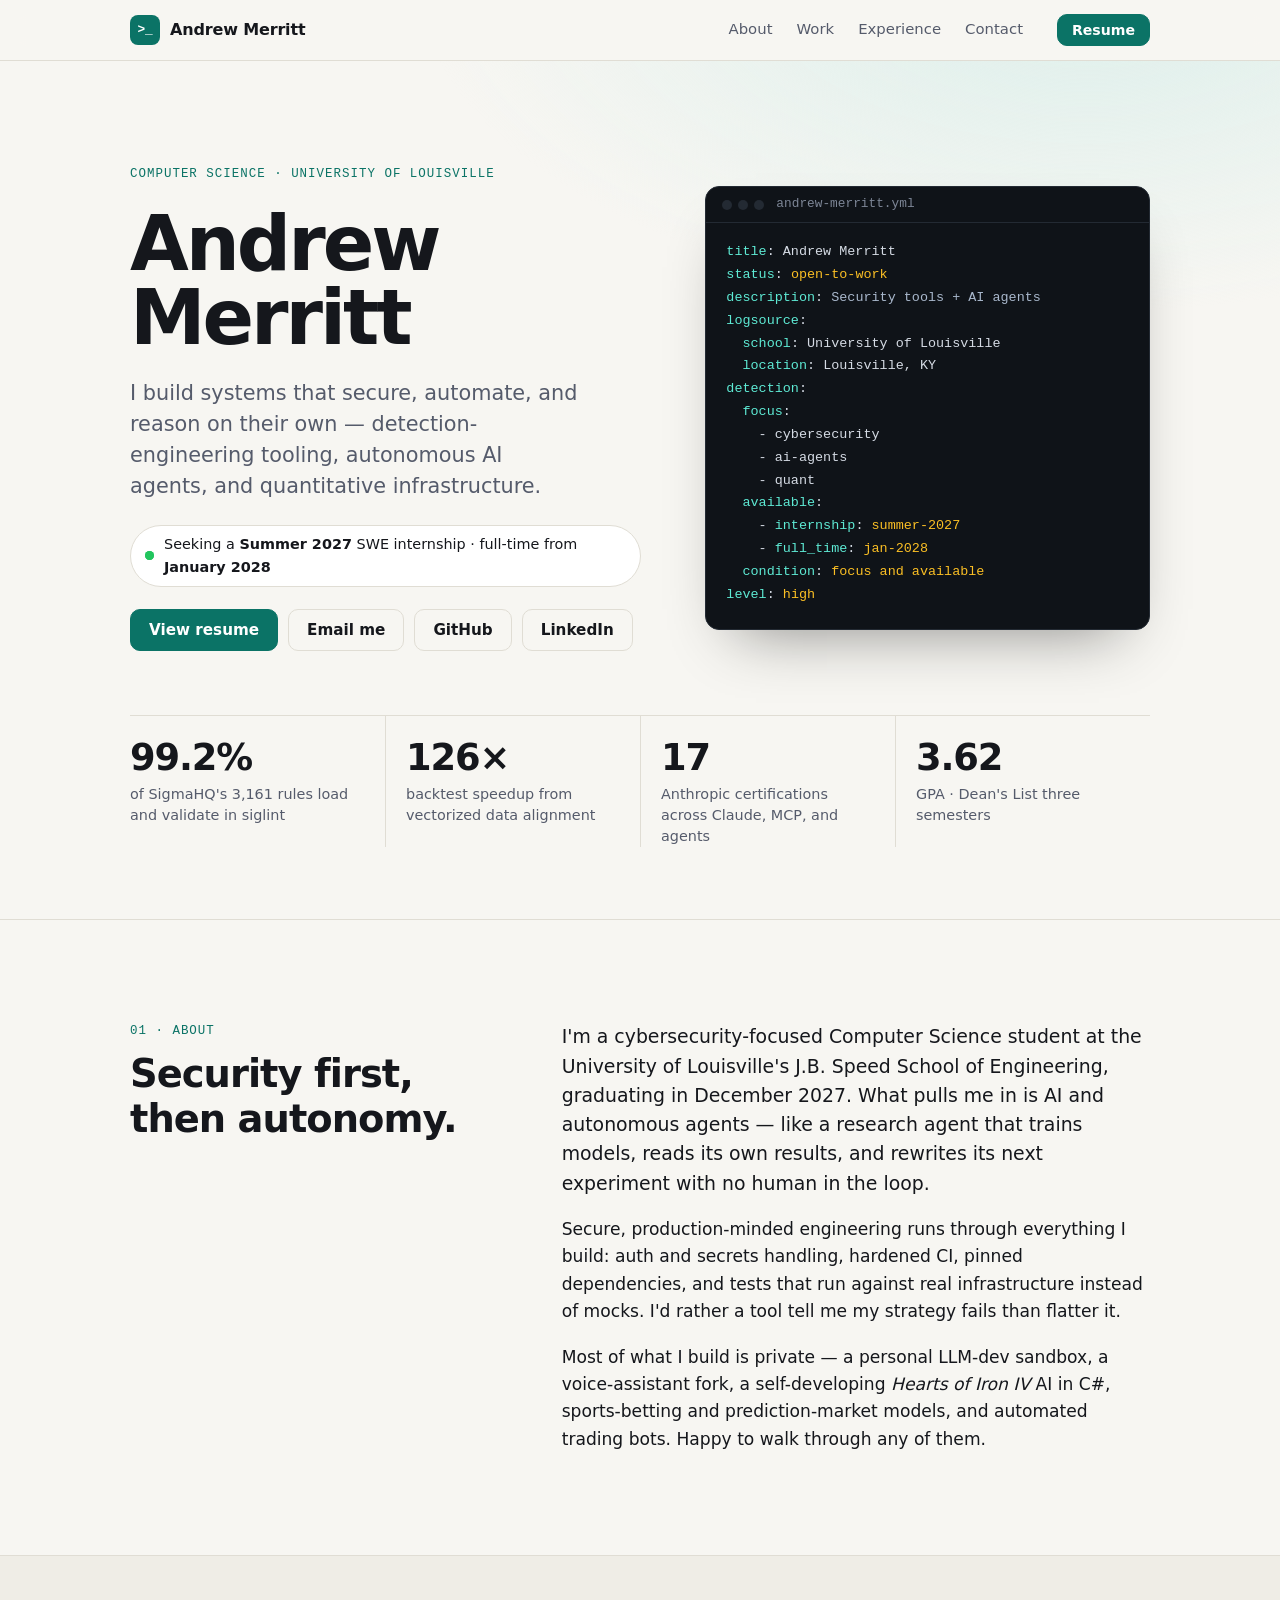
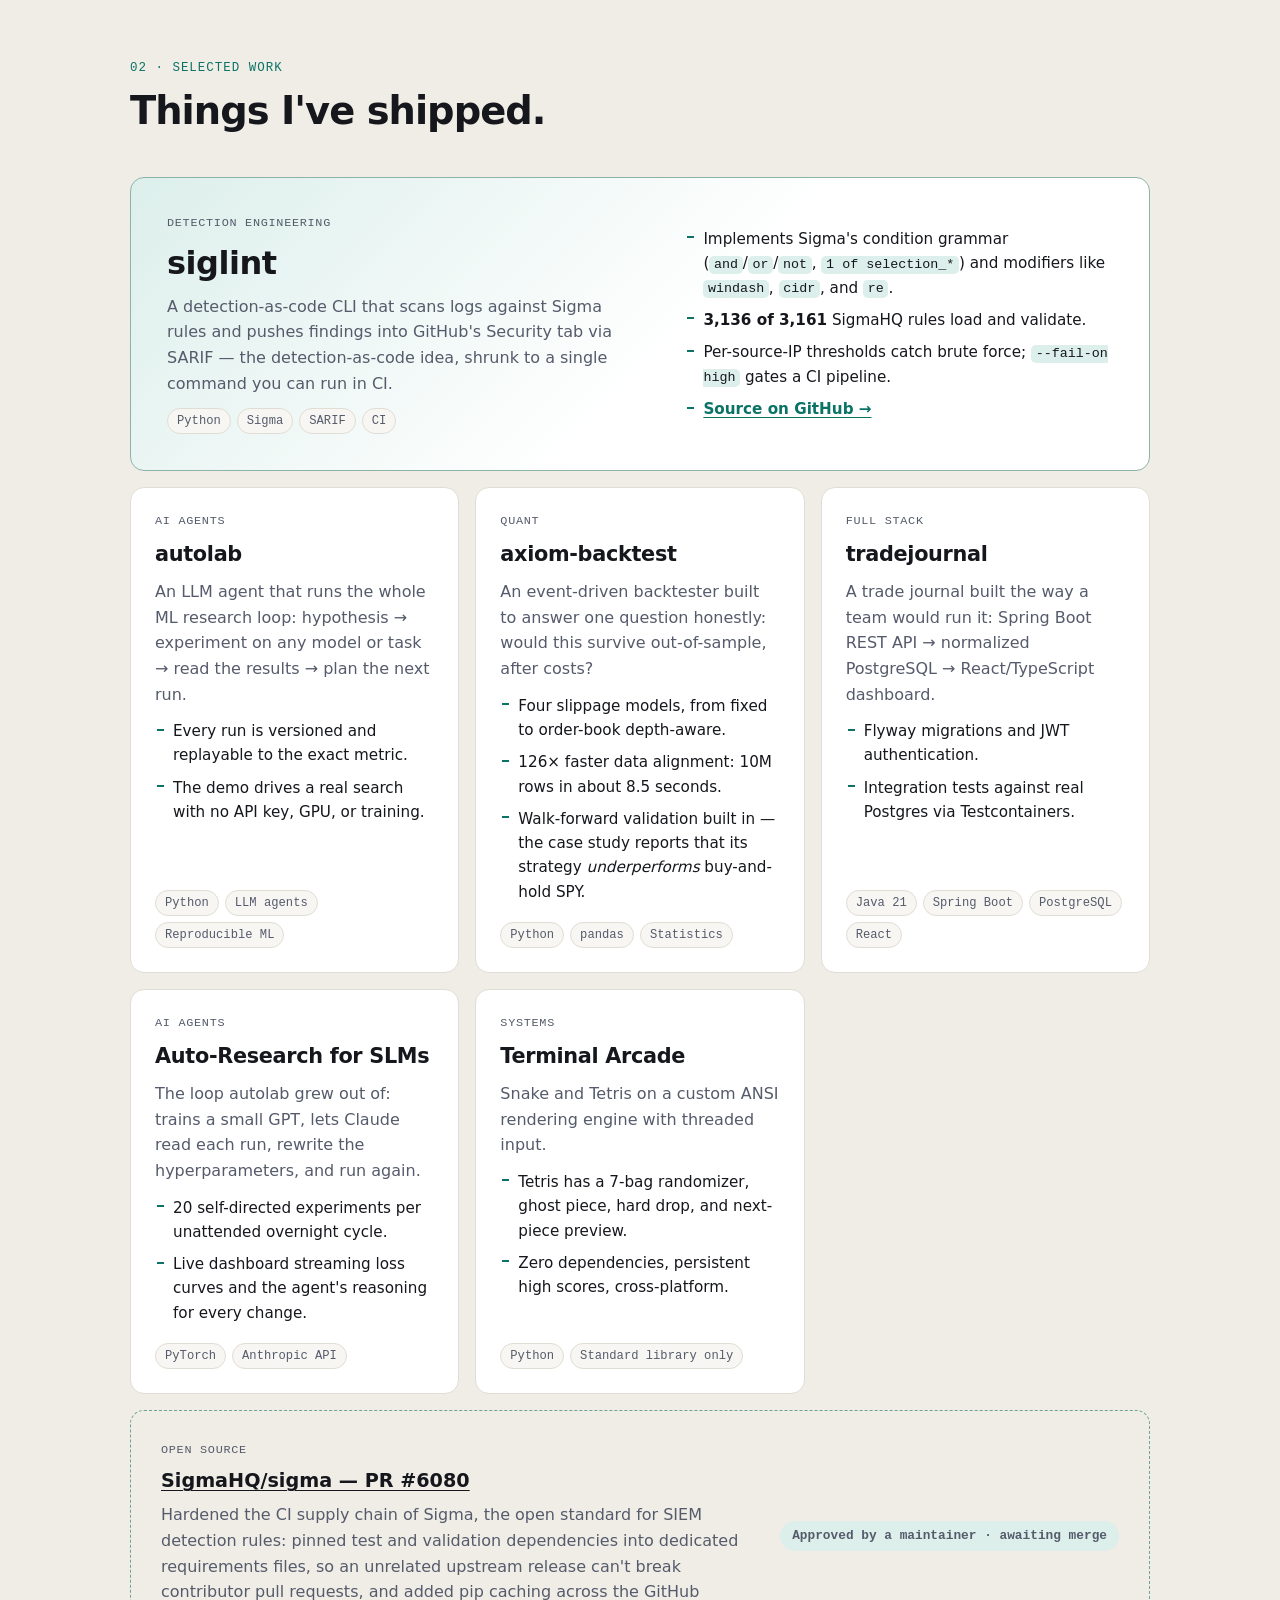
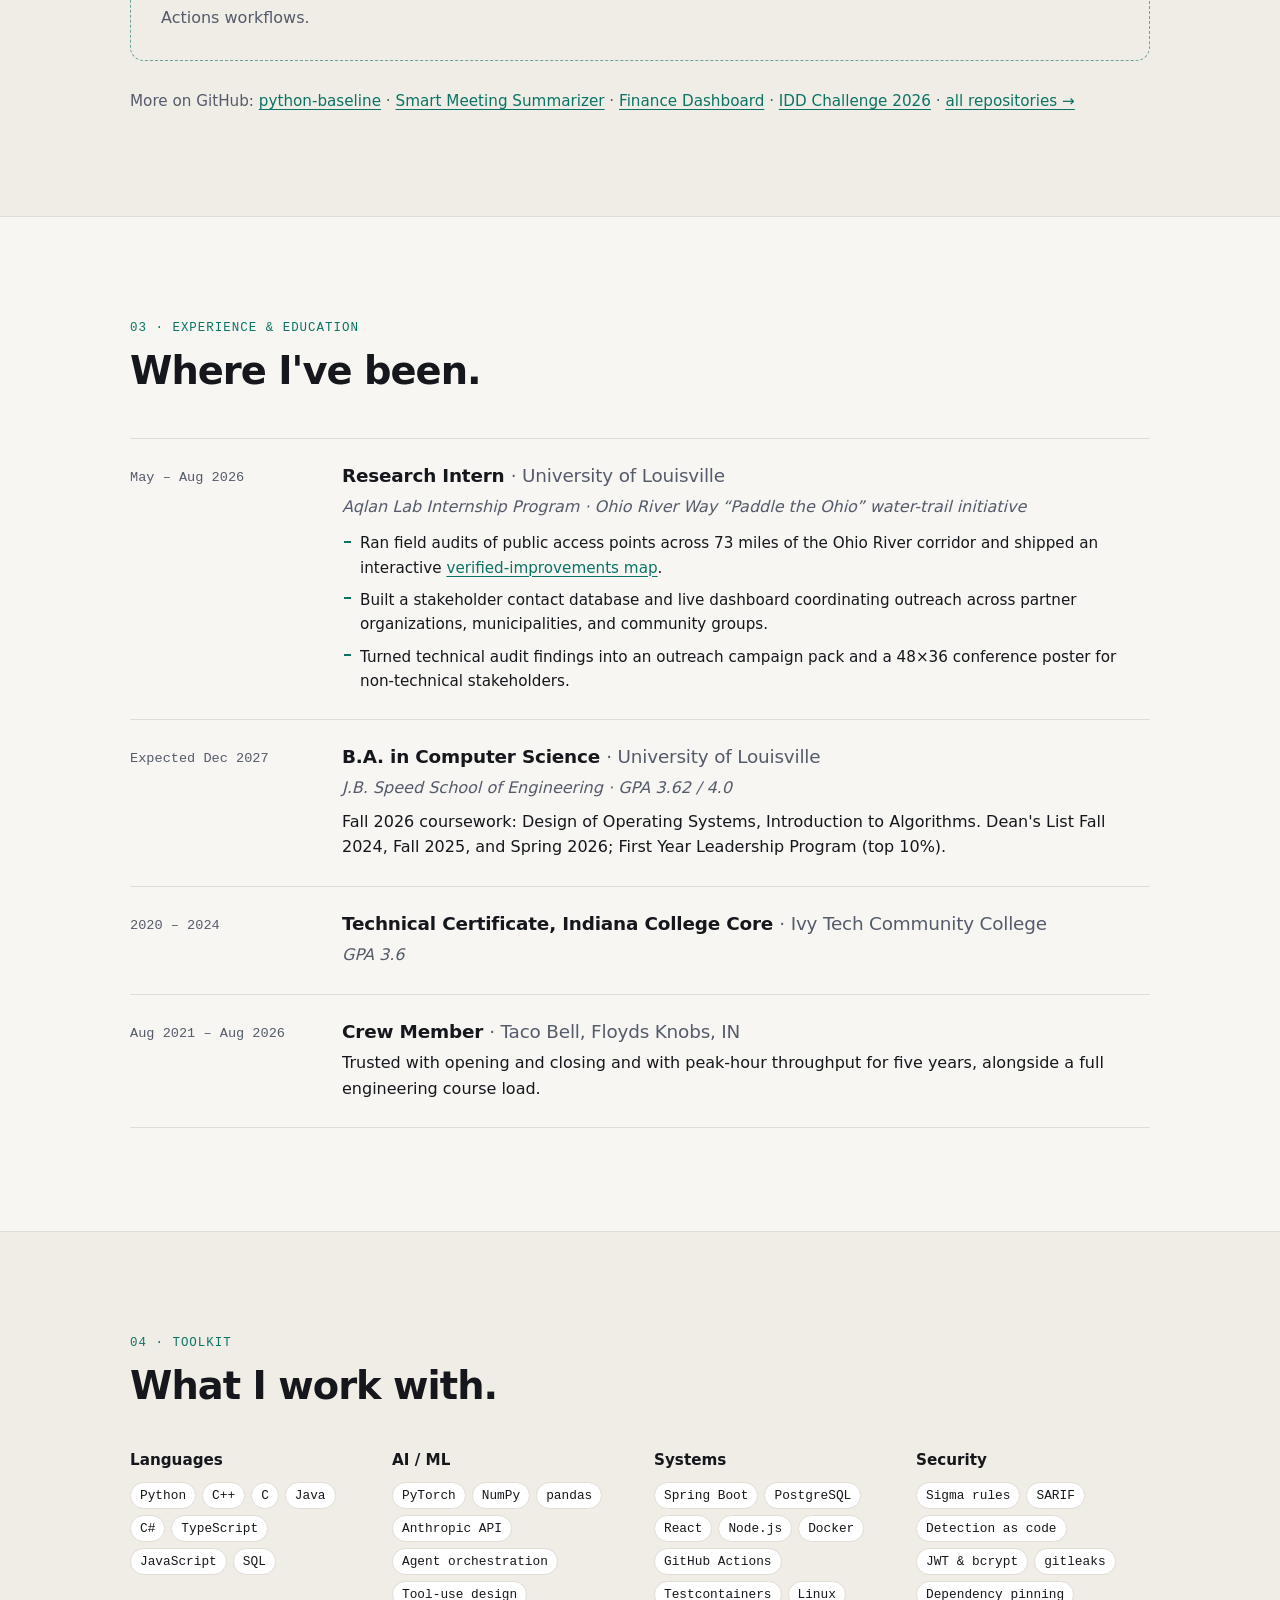
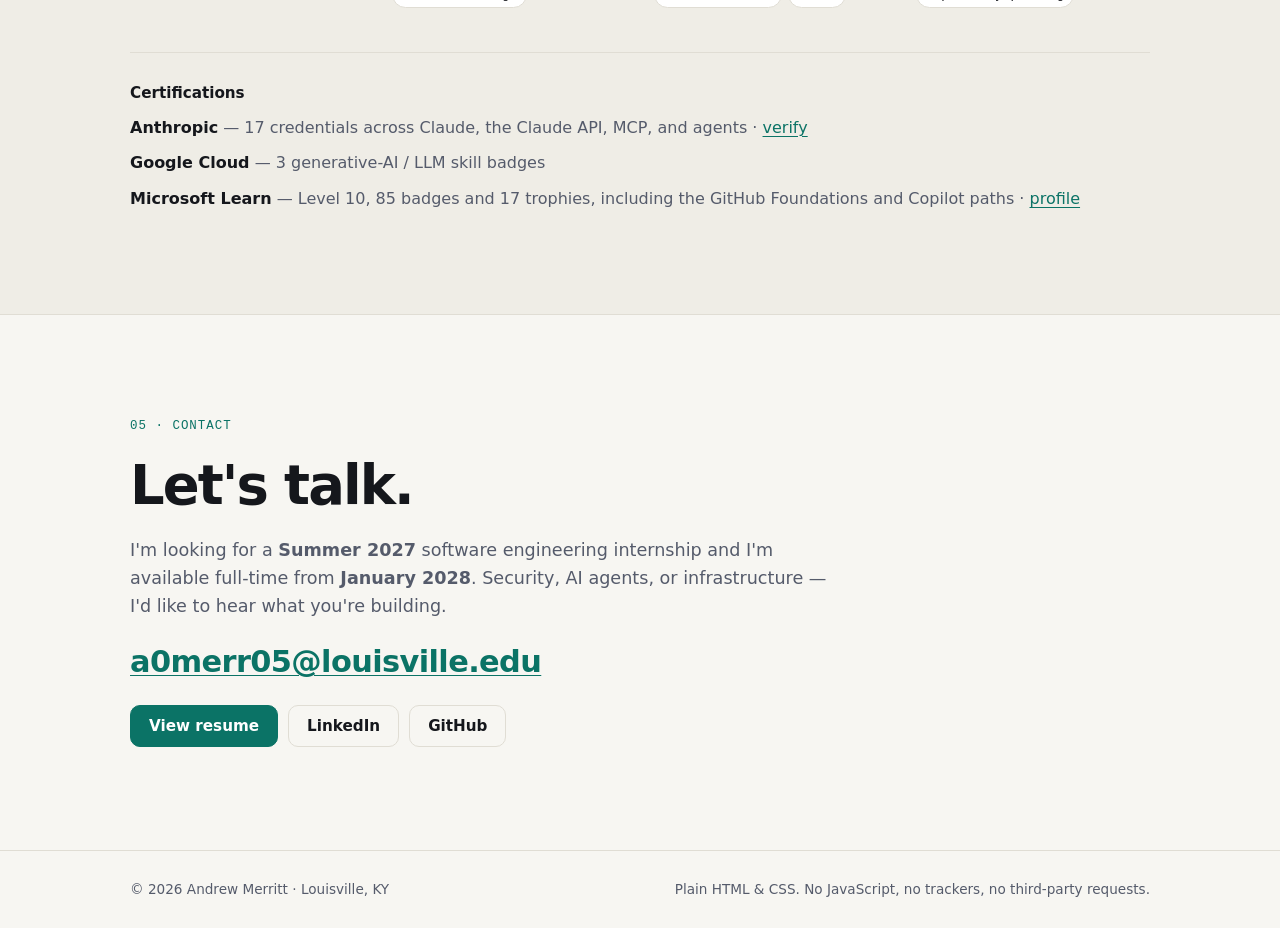
==== index.html @ a45d6a3e "Personal site: plain HTML/CSS, no JavaScript or third-party requests" ====
<!doctype html>
<html lang="en">
<head>
  <meta charset="utf-8">
  <meta name="viewport" content="width=device-width, initial-scale=1">
  <!-- GitHub Pages can't set response headers, so the policy rides in a meta
       tag. Nothing on this site loads from another origin and there is no
       script at all: no analytics, no trackers, no CDN fonts. -->
  <meta http-equiv="Content-Security-Policy" content="default-src 'none'; style-src 'self'; img-src 'self'; base-uri 'none'; form-action 'none'">
  <meta name="referrer" content="strict-origin-when-cross-origin">
  <meta name="color-scheme" content="light dark">
  <title>Andrew Merritt — Security tooling &amp; AI agents</title>
  <meta name="description" content="Andrew Merritt is a cybersecurity-focused Computer Science student at the University of Louisville who builds detection tooling, autonomous AI agents, and quantitative systems. Seeking a Summer 2027 internship.">
  <link rel="canonical" href="https://a0merr.github.io/">
  <link rel="icon" href="favicon.svg" type="image/svg+xml">
  <link rel="stylesheet" href="style.css">
  <meta property="og:type" content="website">
  <meta property="og:url" content="https://a0merr.github.io/">
  <meta property="og:title" content="Andrew Merritt — Security tooling &amp; AI agents">
  <meta property="og:description" content="CS student at the University of Louisville building detection tooling, autonomous AI agents, and quant systems. Seeking a Summer 2027 internship.">
  <meta property="og:image" content="https://a0merr.github.io/og.png">
  <meta property="og:image:width" content="1200">
  <meta property="og:image:height" content="630">
  <meta property="og:image:alt" content="Andrew Merritt — detection-engineering tooling, autonomous AI agents, and quantitative systems. Seeking a Summer 2027 SWE internship.">
  <meta name="twitter:card" content="summary_large_image">
</head>
<body>
  <a class="skip" href="#main">Skip to content</a>

  <header class="site-header">
    <div class="wrap header-row">
      <a class="brand" href="#top" aria-label="Andrew Merritt, back to top"><span class="brand-mark" aria-hidden="true">&gt;_</span> Andrew Merritt</a>
      <nav aria-label="Sections">
        <ul class="nav-links">
          <li><a href="#about">About</a></li>
          <li><a href="#work">Work</a></li>
          <li><a href="#experience">Experience</a></li>
          <li><a href="#contact">Contact</a></li>
        </ul>
      </nav>
      <a class="btn btn-small" href="https://github.com/a0merr/a0merr/blob/main/Andrew_Merritt_Resume.pdf">Resume</a>
    </div>
  </header>

  <main id="main">
    <!-- ================================================================ -->
    <section class="hero" id="top">
      <div class="wrap hero-grid">
        <div class="hero-copy">
          <p class="eyebrow">Computer Science · University of Louisville</p>
          <h1>Andrew Merritt</h1>
          <p class="lede">I build systems that secure, automate, and reason on their own — detection-engineering tooling, autonomous AI agents, and quantitative infrastructure.</p>
          <p class="status"><span class="pulse" aria-hidden="true"></span><span>Seeking a <strong>Summer 2027</strong> SWE internship · full-time from <strong>January 2028</strong></span></p>
          <div class="actions">
            <a class="btn" href="https://github.com/a0merr/a0merr/blob/main/Andrew_Merritt_Resume.pdf">View resume</a>
            <a class="btn btn-ghost" href="mailto:a0merr05@louisville.edu">Email me</a>
            <a class="btn btn-ghost" href="https://github.com/a0merr" rel="me">GitHub</a>
            <a class="btn btn-ghost" href="https://www.linkedin.com/in/andrew-merritt-ab425537a" rel="me">LinkedIn</a>
          </div>
        </div>

        <!-- The same facts as the copy beside it, written as a Sigma detection
             rule. Decorative, so hidden from screen readers. -->
        <figure class="rule" aria-hidden="true">
          <figcaption><span class="dots"><i></i><i></i><i></i></span>andrew-merritt.yml</figcaption>
<pre><code><span class="k">title</span>: Andrew Merritt
<span class="k">status</span>: <span class="v">open-to-work</span>
<span class="k">description</span>: <span class="s">Security tools + AI agents</span>
<span class="k">logsource</span>:
  <span class="k">school</span>: University of Louisville
  <span class="k">location</span>: Louisville, KY
<span class="k">detection</span>:
  <span class="k">focus</span>:
    - cybersecurity
    - ai-agents
    - quant
  <span class="k">available</span>:
    - <span class="k">internship</span>: <span class="v">summer-2027</span>
    - <span class="k">full_time</span>: <span class="v">jan-2028</span>
  <span class="k">condition</span>: <span class="v">focus and available</span>
<span class="k">level</span>: <span class="v">high</span></code></pre>
        </figure>
      </div>

      <div class="wrap">
        <dl class="stats">
          <div><dt>99.2%</dt><dd>of SigmaHQ's 3,161 rules load and validate in siglint</dd></div>
          <div><dt>126×</dt><dd>backtest speedup from vectorized data alignment</dd></div>
          <div><dt>17</dt><dd>Anthropic certifications across Claude, MCP, and agents</dd></div>
          <div><dt>3.62</dt><dd>GPA · Dean's List three semesters</dd></div>
        </dl>
      </div>
    </section>

    <!-- ================================================================ -->
    <section id="about" class="section">
      <div class="wrap two-col">
        <header class="section-head">
          <p class="eyebrow">01 · About</p>
          <h2>Security first, then autonomy.</h2>
        </header>
        <div class="prose">
          <p>I'm a cybersecurity-focused Computer Science student at the University of Louisville's J.B. Speed School of Engineering, graduating in December 2027. What pulls me in is AI and autonomous agents — like a research agent that trains models, reads its own results, and rewrites its next experiment with no human in the loop.</p>
          <p>Secure, production-minded engineering runs through everything I build: auth and secrets handling, hardened CI, pinned dependencies, and tests that run against real infrastructure instead of mocks. I'd rather a tool tell me my strategy fails than flatter it.</p>
          <p>Most of what I build is private — a personal LLM-dev sandbox, a voice-assistant fork, a self-developing <cite>Hearts of Iron IV</cite> AI in C#, sports-betting and prediction-market models, and automated trading bots. Happy to walk through any of them.</p>
        </div>
      </div>
    </section>

    <!-- ================================================================ -->
    <section id="work" class="section section-alt">
      <div class="wrap">
        <header class="section-head">
          <p class="eyebrow">02 · Selected work</p>
          <h2>Things I've shipped.</h2>
        </header>

        <div class="cards">
          <article class="card featured">
            <div class="card-main">
              <p class="card-kicker">Detection engineering</p>
              <h3><a href="https://github.com/a0merr/siglint">siglint</a></h3>
              <p>A detection-as-code CLI that scans logs against Sigma rules and pushes findings into GitHub's Security tab via SARIF — the detection-as-code idea, shrunk to a single command you can run in CI.</p>
              <ul class="tags"><li>Python</li><li>Sigma</li><li>SARIF</li><li>CI</li></ul>
            </div>
            <ul class="points">
              <li>Implements Sigma's condition grammar (<code>and</code>/<code>or</code>/<code>not</code>, <code>1 of selection_*</code>) and modifiers like <code>windash</code>, <code>cidr</code>, and <code>re</code>.</li>
              <li><strong>3,136 of 3,161</strong> SigmaHQ rules load and validate.</li>
              <li>Per-source-IP thresholds catch brute force; <code>--fail-on high</code> gates a CI pipeline.</li>
              <li><a class="more" href="https://github.com/a0merr/siglint">Source on GitHub →</a></li>
            </ul>
          </article>

          <article class="card">
            <p class="card-kicker">AI agents</p>
            <h3><a href="https://github.com/a0merr/autolab">autolab</a></h3>
            <p>An LLM agent that runs the whole ML research loop: hypothesis → experiment on any model or task → read the results → plan the next run.</p>
            <ul class="points">
              <li>Every run is versioned and replayable to the exact metric.</li>
              <li>The demo drives a real search with no API key, GPU, or training.</li>
            </ul>
            <ul class="tags"><li>Python</li><li>LLM agents</li><li>Reproducible ML</li></ul>
          </article>

          <article class="card">
            <p class="card-kicker">Quant</p>
            <h3><a href="https://github.com/a0merr/axiom-backtest">axiom-backtest</a></h3>
            <p>An event-driven backtester built to answer one question honestly: would this survive out-of-sample, after costs?</p>
            <ul class="points">
              <li>Four slippage models, from fixed to order-book depth-aware.</li>
              <li>126× faster data alignment: 10M rows in about 8.5 seconds.</li>
              <li>Walk-forward validation built in — the case study reports that its strategy <em>underperforms</em> buy-and-hold SPY.</li>
            </ul>
            <ul class="tags"><li>Python</li><li>pandas</li><li>Statistics</li></ul>
          </article>

          <article class="card">
            <p class="card-kicker">Full stack</p>
            <h3><a href="https://github.com/a0merr/tradejournal">tradejournal</a></h3>
            <p>A trade journal built the way a team would run it: Spring Boot REST API → normalized PostgreSQL → React/TypeScript dashboard.</p>
            <ul class="points">
              <li>Flyway migrations and JWT authentication.</li>
              <li>Integration tests against real Postgres via Testcontainers.</li>
            </ul>
            <ul class="tags"><li>Java 21</li><li>Spring Boot</li><li>PostgreSQL</li><li>React</li></ul>
          </article>

          <article class="card">
            <p class="card-kicker">AI agents</p>
            <h3><a href="https://github.com/a0merr/auto-research-slm">Auto-Research for SLMs</a></h3>
            <p>The loop autolab grew out of: trains a small GPT, lets Claude read each run, rewrite the hyperparameters, and run again.</p>
            <ul class="points">
              <li>20 self-directed experiments per unattended overnight cycle.</li>
              <li>Live dashboard streaming loss curves and the agent's reasoning for every change.</li>
            </ul>
            <ul class="tags"><li>PyTorch</li><li>Anthropic API</li></ul>
          </article>

          <article class="card">
            <p class="card-kicker">Systems</p>
            <h3><a href="https://github.com/a0merr/Arcade">Terminal Arcade</a></h3>
            <p>Snake and Tetris on a custom ANSI rendering engine with threaded input.</p>
            <ul class="points">
              <li>Tetris has a 7-bag randomizer, ghost piece, hard drop, and next-piece preview.</li>
              <li>Zero dependencies, persistent high scores, cross-platform.</li>
            </ul>
            <ul class="tags"><li>Python</li><li>Standard library only</li></ul>
          </article>
        </div>

        <div class="oss">
          <div>
            <p class="card-kicker">Open source</p>
            <h3><a href="https://github.com/SigmaHQ/sigma/pull/6080">SigmaHQ/sigma — PR #6080</a></h3>
            <p>Hardened the CI supply chain of Sigma, the open standard for SIEM detection rules: pinned test and validation dependencies into dedicated requirements files, so an unrelated upstream release can't break contributor pull requests, and added pip caching across the GitHub Actions workflows.</p>
          </div>
          <p class="badge">Approved by a maintainer · awaiting merge</p>
        </div>

        <p class="more-list">More on GitHub:
          <a href="https://github.com/a0merr/python-baseline">python-baseline</a> ·
          <a href="https://github.com/a0merr/Smart-Meeting-Summarizer">Smart Meeting Summarizer</a> ·
          <a href="https://github.com/a0merr/finance-dashboard">Finance Dashboard</a> ·
          <a href="https://github.com/a0merr/IDD_Programming_Challenge_2026">IDD Challenge 2026</a> ·
          <a href="https://github.com/a0merr?tab=repositories">all repositories →</a>
        </p>
      </div>
    </section>

    <!-- ================================================================ -->
    <section id="experience" class="section">
      <div class="wrap">
        <header class="section-head">
          <p class="eyebrow">03 · Experience &amp; education</p>
          <h2>Where I've been.</h2>
        </header>

        <ol class="timeline">
          <li>
            <p class="when">May – Aug 2026</p>
            <div>
              <h3>Research Intern <span class="at">· University of Louisville</span></h3>
              <p class="sub">Aqlan Lab Internship Program · Ohio River Way “Paddle the Ohio” water-trail initiative</p>
              <ul class="points">
                <li>Ran field audits of public access points across 73 miles of the Ohio River corridor and shipped an interactive <a href="https://github.com/a0merr/ohio-river-way-map">verified-improvements map</a>.</li>
                <li>Built a stakeholder contact database and live dashboard coordinating outreach across partner organizations, municipalities, and community groups.</li>
                <li>Turned technical audit findings into an outreach campaign pack and a 48×36 conference poster for non-technical stakeholders.</li>
              </ul>
            </div>
          </li>
          <li>
            <p class="when">Expected Dec 2027</p>
            <div>
              <h3>B.A. in Computer Science <span class="at">· University of Louisville</span></h3>
              <p class="sub">J.B. Speed School of Engineering · GPA 3.62 / 4.0</p>
              <p>Fall 2026 coursework: Design of Operating Systems, Introduction to Algorithms. Dean's List Fall 2024, Fall 2025, and Spring 2026; First Year Leadership Program (top 10%).</p>
            </div>
          </li>
          <li>
            <p class="when">2020 – 2024</p>
            <div>
              <h3>Technical Certificate, Indiana College Core <span class="at">· Ivy Tech Community College</span></h3>
              <p class="sub">GPA 3.6</p>
            </div>
          </li>
          <li>
            <p class="when">Aug 2021 – Aug 2026</p>
            <div>
              <h3>Crew Member <span class="at">· Taco Bell, Floyds Knobs, IN</span></h3>
              <p>Trusted with opening and closing and with peak-hour throughput for five years, alongside a full engineering course load.</p>
            </div>
          </li>
        </ol>
      </div>
    </section>

    <!-- ================================================================ -->
    <section id="skills" class="section section-alt">
      <div class="wrap">
        <header class="section-head">
          <p class="eyebrow">04 · Toolkit</p>
          <h2>What I work with.</h2>
        </header>

        <div class="skills">
          <div>
            <h3>Languages</h3>
            <ul class="tags"><li>Python</li><li>C++</li><li>C</li><li>Java</li><li>C#</li><li>TypeScript</li><li>JavaScript</li><li>SQL</li></ul>
          </div>
          <div>
            <h3>AI / ML</h3>
            <ul class="tags"><li>PyTorch</li><li>NumPy</li><li>pandas</li><li>Anthropic API</li><li>Agent orchestration</li><li>Tool-use design</li></ul>
          </div>
          <div>
            <h3>Systems</h3>
            <ul class="tags"><li>Spring Boot</li><li>PostgreSQL</li><li>React</li><li>Node.js</li><li>Docker</li><li>GitHub Actions</li><li>Testcontainers</li><li>Linux</li></ul>
          </div>
          <div>
            <h3>Security</h3>
            <ul class="tags"><li>Sigma rules</li><li>SARIF</li><li>Detection as code</li><li>JWT &amp; bcrypt</li><li>gitleaks</li><li>Dependency pinning</li></ul>
          </div>
        </div>

        <div class="certs">
          <h3>Certifications</h3>
          <ul>
            <li><strong>Anthropic</strong> — 17 credentials across Claude, the Claude API, MCP, and agents · <a href="https://github.com/a0merr#-honors--certifications">verify</a></li>
            <li><strong>Google Cloud</strong> — 3 generative-AI / LLM skill badges</li>
            <li><strong>Microsoft Learn</strong> — Level 10, 85 badges and 17 trophies, including the GitHub Foundations and Copilot paths · <a href="https://learn.microsoft.com/en-us/users/andrewmerritt-3862/">profile</a></li>
          </ul>
        </div>
      </div>
    </section>

    <!-- ================================================================ -->
    <section id="contact" class="section">
      <div class="wrap">
        <div class="contact">
          <p class="eyebrow">05 · Contact</p>
          <h2>Let's talk.</h2>
          <p>I'm looking for a <strong>Summer 2027</strong> software engineering internship and I'm available full-time from <strong>January 2028</strong>. Security, AI agents, or infrastructure — I'd like to hear what you're building.</p>
          <p class="email"><a href="mailto:a0merr05@louisville.edu">a0merr05@louisville.edu</a></p>
          <div class="actions">
            <a class="btn" href="https://github.com/a0merr/a0merr/blob/main/Andrew_Merritt_Resume.pdf">View resume</a>
            <a class="btn btn-ghost" href="https://www.linkedin.com/in/andrew-merritt-ab425537a" rel="me">LinkedIn</a>
            <a class="btn btn-ghost" href="https://github.com/a0merr" rel="me">GitHub</a>
          </div>
        </div>
      </div>
    </section>
  </main>

  <footer class="site-footer">
    <div class="wrap footer-row">
      <p>© 2026 Andrew Merritt · Louisville, KY</p>
      <p>Plain HTML &amp; CSS. No JavaScript, no trackers, no third-party requests.</p>
    </div>
  </footer>
</body>
</html>
---- style.css ----
/* a0merr.github.io
 *
 * One stylesheet, system fonts only (nothing is fetched from another origin -
 * see the Content-Security-Policy in index.html). Light and dark follow the
 * visitor's OS setting via prefers-color-scheme.
 */

/* ---- Tokens ------------------------------------------------------------ */

:root {
  color-scheme: light;
  --bg: #f7f6f2;
  --bg-alt: #efede6;
  --surface: #ffffff;
  --ink: #15171c;
  --muted: #555b6b;
  --line: #e0ddd4;
  --accent: #0b7366;
  --accent-ink: #ffffff;
  --accent-soft: #dcefeb;

  /* The rule card is a terminal in both themes. */
  --code-bg: #0f1318;
  --code-line: #232a33;
  --code-ink: #d5dbe4;
  --code-dim: #7d8696;
  --code-key: #5eead4;
  --code-val: #fbbf24;
  --code-str: #a9b8cc;

  --radius: 14px;
  --sans: ui-sans-serif, system-ui, -apple-system, "Segoe UI", Roboto, "Helvetica Neue", Arial, sans-serif;
  --mono: ui-monospace, "SF Mono", "Cascadia Code", "JetBrains Mono", Menlo, Consolas, "Liberation Mono", monospace;
}

@media (prefers-color-scheme: dark) {
  :root {
    color-scheme: dark;
    --bg: #0b0e12;
    --bg-alt: #0f1318;
    --surface: #131820;
    --ink: #e8ebf0;
    --muted: #9aa2b2;
    --line: #232a35;
    --accent: #4fd1c0;
    --accent-ink: #052520;
    --accent-soft: #0e2a27;
    --code-bg: #080b0e;
  }
}

/* ---- Base -------------------------------------------------------------- */

*,
*::before,
*::after {
  box-sizing: border-box;
}

html {
  scroll-behavior: smooth;
  -webkit-text-size-adjust: 100%;
}

@media (prefers-reduced-motion: reduce) {
  html { scroll-behavior: auto; }
  *, *::before, *::after { animation: none !important; transition: none !important; }
}

body {
  margin: 0;
  background: var(--bg);
  color: var(--ink);
  font: 400 1rem/1.6 var(--sans);
  text-rendering: optimizeLegibility;
}

a {
  color: var(--accent);
  text-decoration-thickness: 1px;
  text-underline-offset: 3px;
}

a:hover {
  text-decoration-thickness: 2px;
}

:focus-visible {
  outline: 2px solid var(--accent);
  outline-offset: 3px;
  border-radius: 4px;
}

h1, h2, h3 {
  line-height: 1.15;
  margin: 0;
}

p {
  margin: 0;
}

code {
  font-family: var(--mono);
  font-size: 0.88em;
  padding: 0.1em 0.35em;
  border-radius: 5px;
  background: var(--accent-soft);
}

strong {
  font-weight: 650;
}

.wrap {
  width: 100%;
  max-width: 1100px;
  margin-inline: auto;
  padding-inline: clamp(16px, 5vw, 40px);
}

.skip {
  position: absolute;
  left: 16px;
  top: -100px;
  z-index: 100;
  padding: 10px 14px;
  border-radius: 8px;
  background: var(--accent);
  color: var(--accent-ink);
}

.skip:focus {
  top: 12px;
}

.eyebrow {
  font-family: var(--mono);
  font-size: 0.78rem;
  letter-spacing: 0.08em;
  text-transform: uppercase;
  color: var(--accent);
}

/* ---- Buttons ----------------------------------------------------------- */

.btn {
  display: inline-flex;
  align-items: center;
  gap: 8px;
  padding: 11px 18px;
  border: 1px solid var(--accent);
  border-radius: 10px;
  background: var(--accent);
  color: var(--accent-ink);
  font-weight: 600;
  font-size: 0.95rem;
  line-height: 1.2;
  text-decoration: none;
  transition: transform 0.15s ease, background-color 0.15s ease, border-color 0.15s ease;
}

.btn:hover {
  transform: translateY(-1px);
}

.btn-ghost {
  background: transparent;
  color: var(--ink);
  border-color: var(--line);
}

.btn-ghost:hover {
  border-color: var(--accent);
  color: var(--accent);
}

.btn-small {
  padding: 7px 14px;
  font-size: 0.88rem;
}

.actions {
  display: flex;
  flex-wrap: wrap;
  gap: 10px;
}

/* ---- Header ------------------------------------------------------------ */

.site-header {
  position: sticky;
  top: 0;
  z-index: 50;
  background: color-mix(in srgb, var(--bg) 85%, transparent);
  -webkit-backdrop-filter: saturate(160%) blur(12px);
  backdrop-filter: saturate(160%) blur(12px);
  border-bottom: 1px solid var(--line);
}

.header-row {
  display: flex;
  align-items: center;
  gap: 24px;
  min-height: 60px;
}

.brand {
  display: inline-flex;
  align-items: center;
  gap: 10px;
  font-weight: 700;
  color: var(--ink);
  text-decoration: none;
  letter-spacing: -0.01em;
}

.brand-mark {
  display: inline-grid;
  place-items: center;
  width: 30px;
  height: 30px;
  border-radius: 8px;
  background: var(--accent);
  color: var(--accent-ink);
  font: 700 0.8rem/1 var(--mono);
}

nav {
  margin-left: auto;
}

.nav-links {
  display: flex;
  gap: 4px;
  margin: 0;
  padding: 0;
  list-style: none;
}

.nav-links a {
  display: block;
  padding: 6px 10px;
  border-radius: 8px;
  color: var(--muted);
  font-size: 0.93rem;
  text-decoration: none;
}

.nav-links a:hover {
  color: var(--ink);
  background: var(--bg-alt);
}

@media (max-width: 680px) {
  nav { display: none; }
  .header-row > .btn { margin-left: auto; }
}

/* ---- Hero -------------------------------------------------------------- */

.hero {
  padding-block: clamp(48px, 9vw, 104px) clamp(40px, 6vw, 72px);
  border-bottom: 1px solid var(--line);
  background:
    radial-gradient(60rem 30rem at 85% -10%, var(--accent-soft), transparent 70%),
    var(--bg);
}

.hero-grid {
  display: grid;
  grid-template-columns: minmax(0, 1.15fr) minmax(0, 1fr);
  gap: clamp(32px, 5vw, 64px);
  align-items: center;
}

.hero-copy {
  display: grid;
  gap: 22px;
  justify-items: start;
}

h1 {
  font-size: clamp(2.7rem, 7.5vw, 4.75rem);
  font-weight: 800;
  letter-spacing: -0.04em;
  line-height: 0.98;
}

.lede {
  font-size: clamp(1.1rem, 2.1vw, 1.3rem);
  line-height: 1.5;
  color: var(--muted);
  max-width: 34ch;
}

.status {
  display: inline-flex;
  align-items: center;
  gap: 10px;
  padding: 7px 14px;
  border: 1px solid var(--line);
  border-radius: 999px;
  background: var(--surface);
  font-size: 0.9rem;
}

.pulse {
  position: relative;
  flex: none;
  width: 9px;
  height: 9px;
  border-radius: 50%;
  background: #22c55e;
}

.pulse::after {
  content: "";
  position: absolute;
  inset: 0;
  border-radius: 50%;
  background: #22c55e;
  animation: pulse 2.2s ease-out infinite;
}

@keyframes pulse {
  from { transform: scale(1); opacity: 0.6; }
  to { transform: scale(3); opacity: 0; }
}

/* The Sigma-rule card */
.rule {
  margin: 0;
  min-width: 0;
  border: 1px solid var(--code-line);
  border-radius: var(--radius);
  background: var(--code-bg);
  color: var(--code-ink);
  box-shadow: 0 30px 60px -30px rgb(0 0 0 / 0.45);
  overflow: hidden;
}

.rule figcaption {
  display: flex;
  align-items: center;
  gap: 12px;
  padding: 11px 16px;
  border-bottom: 1px solid var(--code-line);
  color: var(--code-dim);
  font: 0.8rem/1 var(--mono);
}

.dots {
  display: inline-flex;
  gap: 6px;
}

.dots i {
  width: 10px;
  height: 10px;
  border-radius: 50%;
  background: var(--code-line);
}

.rule pre {
  margin: 0;
  padding: 18px 20px 22px;
  overflow-x: auto;
  font: 0.84rem/1.7 var(--mono);
}

.rule code {
  padding: 0;
  background: none;
  font-size: inherit;
}

.rule .k { color: var(--code-key); }
.rule .v { color: var(--code-val); }
.rule .s { color: var(--code-str); }

/* Stats strip */
.stats {
  display: grid;
  grid-template-columns: repeat(4, minmax(0, 1fr));
  gap: 0;
  margin: clamp(40px, 6vw, 64px) 0 0;
  border-top: 1px solid var(--line);
}

.stats > div {
  padding: 22px 20px 0 0;
}

.stats > div + div {
  padding-left: 20px;
  border-left: 1px solid var(--line);
}

.stats dt {
  font-size: clamp(1.7rem, 3.4vw, 2.3rem);
  font-weight: 800;
  letter-spacing: -0.03em;
  line-height: 1.1;
}

.stats dd {
  margin: 6px 0 0;
  color: var(--muted);
  font-size: 0.9rem;
  line-height: 1.45;
}

@media (max-width: 880px) {
  .hero-grid { grid-template-columns: minmax(0, 1fr); }
  .stats { grid-template-columns: repeat(2, minmax(0, 1fr)); }
  .stats > div:nth-child(3) { padding-left: 0; border-left: 0; }
  .stats > div:nth-child(n + 3) { margin-top: 8px; }
}

@media (max-width: 420px) {
  .stats dd { font-size: 0.84rem; }
  .rule pre { padding-inline: 16px; font-size: 0.78rem; }
}

/* ---- Sections ---------------------------------------------------------- */

.section {
  padding-block: clamp(56px, 8vw, 104px);
  scroll-margin-top: 60px;
}

.section-alt {
  background: var(--bg-alt);
  border-block: 1px solid var(--line);
}

.section-head {
  display: grid;
  gap: 10px;
  margin-bottom: clamp(28px, 4vw, 44px);
}

h2 {
  font-size: clamp(1.75rem, 3.6vw, 2.4rem);
  font-weight: 750;
  letter-spacing: -0.025em;
}

.two-col {
  display: grid;
  grid-template-columns: minmax(0, 1fr) minmax(0, 1.6fr);
  gap: clamp(24px, 5vw, 64px);
}

.two-col .section-head {
  margin-bottom: 0;
  align-content: start;
}

@media (max-width: 880px) {
  .two-col { grid-template-columns: minmax(0, 1fr); }
}

.prose {
  display: grid;
  gap: 18px;
  font-size: 1.07rem;
  max-width: 64ch;
}

.prose p:first-child {
  font-size: 1.18rem;
  line-height: 1.55;
}

/* ---- Project cards ----------------------------------------------------- */

.cards {
  display: grid;
  grid-template-columns: repeat(auto-fill, minmax(min(100%, 320px), 1fr));
  gap: 16px;
}

.card {
  display: flex;
  flex-direction: column;
  gap: 12px;
  padding: 24px;
  border: 1px solid var(--line);
  border-radius: var(--radius);
  background: var(--surface);
  transition: border-color 0.15s ease, transform 0.15s ease;
}

.card:hover {
  border-color: var(--accent);
}

.card > .tags {
  margin-top: auto;
  padding-top: 6px;
}

.card-kicker {
  font-family: var(--mono);
  font-size: 0.74rem;
  letter-spacing: 0.06em;
  text-transform: uppercase;
  color: var(--muted);
}

.card h3 {
  font-size: 1.3rem;
  letter-spacing: -0.015em;
}

.card h3 a {
  color: var(--ink);
  text-decoration: none;
}

.card h3 a:hover {
  color: var(--accent);
}

.card p {
  color: var(--muted);
}

.featured {
  grid-column: 1 / -1;
  display: grid;
  grid-template-columns: minmax(0, 1.1fr) minmax(0, 1fr);
  gap: clamp(20px, 4vw, 48px);
  padding: clamp(24px, 4vw, 36px);
  border-color: color-mix(in srgb, var(--accent) 40%, var(--line));
  background:
    linear-gradient(135deg, var(--accent-soft), transparent 55%),
    var(--surface);
}

.featured .card-main {
  display: grid;
  gap: 12px;
  align-content: start;
}

.featured h3 {
  font-size: clamp(1.6rem, 3vw, 2rem);
}

.featured > .points {
  align-self: center;
}

@media (max-width: 760px) {
  .featured { grid-template-columns: minmax(0, 1fr); }
}

.points {
  display: grid;
  gap: 8px;
  margin: 0;
  padding: 0;
  list-style: none;
}

.points li {
  position: relative;
  padding-left: 18px;
  font-size: 0.95rem;
}

.points li::before {
  content: "";
  position: absolute;
  left: 2px;
  top: 0.62em;
  width: 7px;
  height: 2px;
  background: var(--accent);
}

.points .more {
  font-weight: 600;
}

.tags {
  display: flex;
  flex-wrap: wrap;
  gap: 6px;
  margin: 0;
  padding: 0;
  list-style: none;
}

.tags li {
  padding: 3px 9px;
  border: 1px solid var(--line);
  border-radius: 999px;
  background: var(--bg);
  color: var(--muted);
  font: 0.76rem/1.5 var(--mono);
}

/* Open-source callout */
.oss {
  display: flex;
  flex-wrap: wrap;
  align-items: center;
  justify-content: space-between;
  gap: 16px 32px;
  margin-top: 16px;
  padding: clamp(22px, 3vw, 30px);
  border: 1px dashed color-mix(in srgb, var(--accent) 55%, var(--line));
  border-radius: var(--radius);
}

.oss > div {
  display: grid;
  gap: 10px;
  flex: 1 1 420px;
}

.oss h3 {
  font-size: 1.2rem;
}

.oss h3 a {
  color: var(--ink);
}

.oss p {
  color: var(--muted);
}

.badge {
  flex: 0 1 auto;
  max-width: 100%;
  padding: 6px 12px;
  border-radius: 999px;
  background: var(--accent-soft);
  color: var(--accent);
  font: 600 0.8rem/1.4 var(--mono);
}

.more-list {
  margin-top: 28px;
  color: var(--muted);
  font-size: 0.95rem;
}

/* ---- Timeline ---------------------------------------------------------- */

.timeline {
  margin: 0;
  padding: 0;
  list-style: none;
  border-top: 1px solid var(--line);
}

.timeline > li {
  display: grid;
  grid-template-columns: 180px minmax(0, 1fr);
  gap: 8px 32px;
  padding-block: 26px;
  border-bottom: 1px solid var(--line);
}

.timeline > li > div {
  display: grid;
  gap: 8px;
}

.when {
  padding-top: 3px;
  color: var(--muted);
  font: 0.85rem/1.5 var(--mono);
}

.timeline h3 {
  font-size: 1.15rem;
  letter-spacing: -0.01em;
}

.timeline .at {
  color: var(--muted);
  font-weight: 500;
}

.timeline .sub {
  color: var(--muted);
  font-style: italic;
}

.timeline .points {
  margin-top: 4px;
}

@media (max-width: 680px) {
  .timeline > li { grid-template-columns: minmax(0, 1fr); }
}

/* ---- Skills ------------------------------------------------------------ */

.skills {
  display: grid;
  grid-template-columns: repeat(auto-fit, minmax(min(100%, 230px), 1fr));
  gap: 28px;
}

.skills h3,
.certs h3 {
  margin-bottom: 12px;
  font-size: 0.95rem;
  font-weight: 700;
}

.skills .tags li {
  background: var(--surface);
  color: var(--ink);
  font-size: 0.8rem;
}

.certs {
  margin-top: 44px;
  padding-top: 32px;
  border-top: 1px solid var(--line);
}

.certs ul {
  display: grid;
  gap: 10px;
  margin: 0;
  padding: 0;
  list-style: none;
  color: var(--muted);
}

.certs strong {
  color: var(--ink);
}

/* ---- Contact ----------------------------------------------------------- */

.contact {
  display: grid;
  gap: 18px;
  justify-items: start;
  max-width: 720px;
}

.contact > p:not(.eyebrow):not(.email) {
  color: var(--muted);
  font-size: 1.1rem;
}

.contact h2 {
  font-size: clamp(2.2rem, 5vw, 3.4rem);
  letter-spacing: -0.035em;
}

.email a {
  font-size: clamp(1.25rem, 3.4vw, 1.9rem);
  font-weight: 700;
  letter-spacing: -0.02em;
  overflow-wrap: anywhere;
}

/* ---- Footer ------------------------------------------------------------ */

.site-footer {
  padding-block: 28px;
  border-top: 1px solid var(--line);
  color: var(--muted);
  font-size: 0.85rem;
}

.footer-row {
  display: flex;
  flex-wrap: wrap;
  justify-content: space-between;
  gap: 8px 24px;
}

/* ---- 404 --------------------------------------------------------------- */

.not-found {
  display: grid;
  gap: 18px;
  justify-items: start;
  min-height: 70vh;
  align-content: center;
}
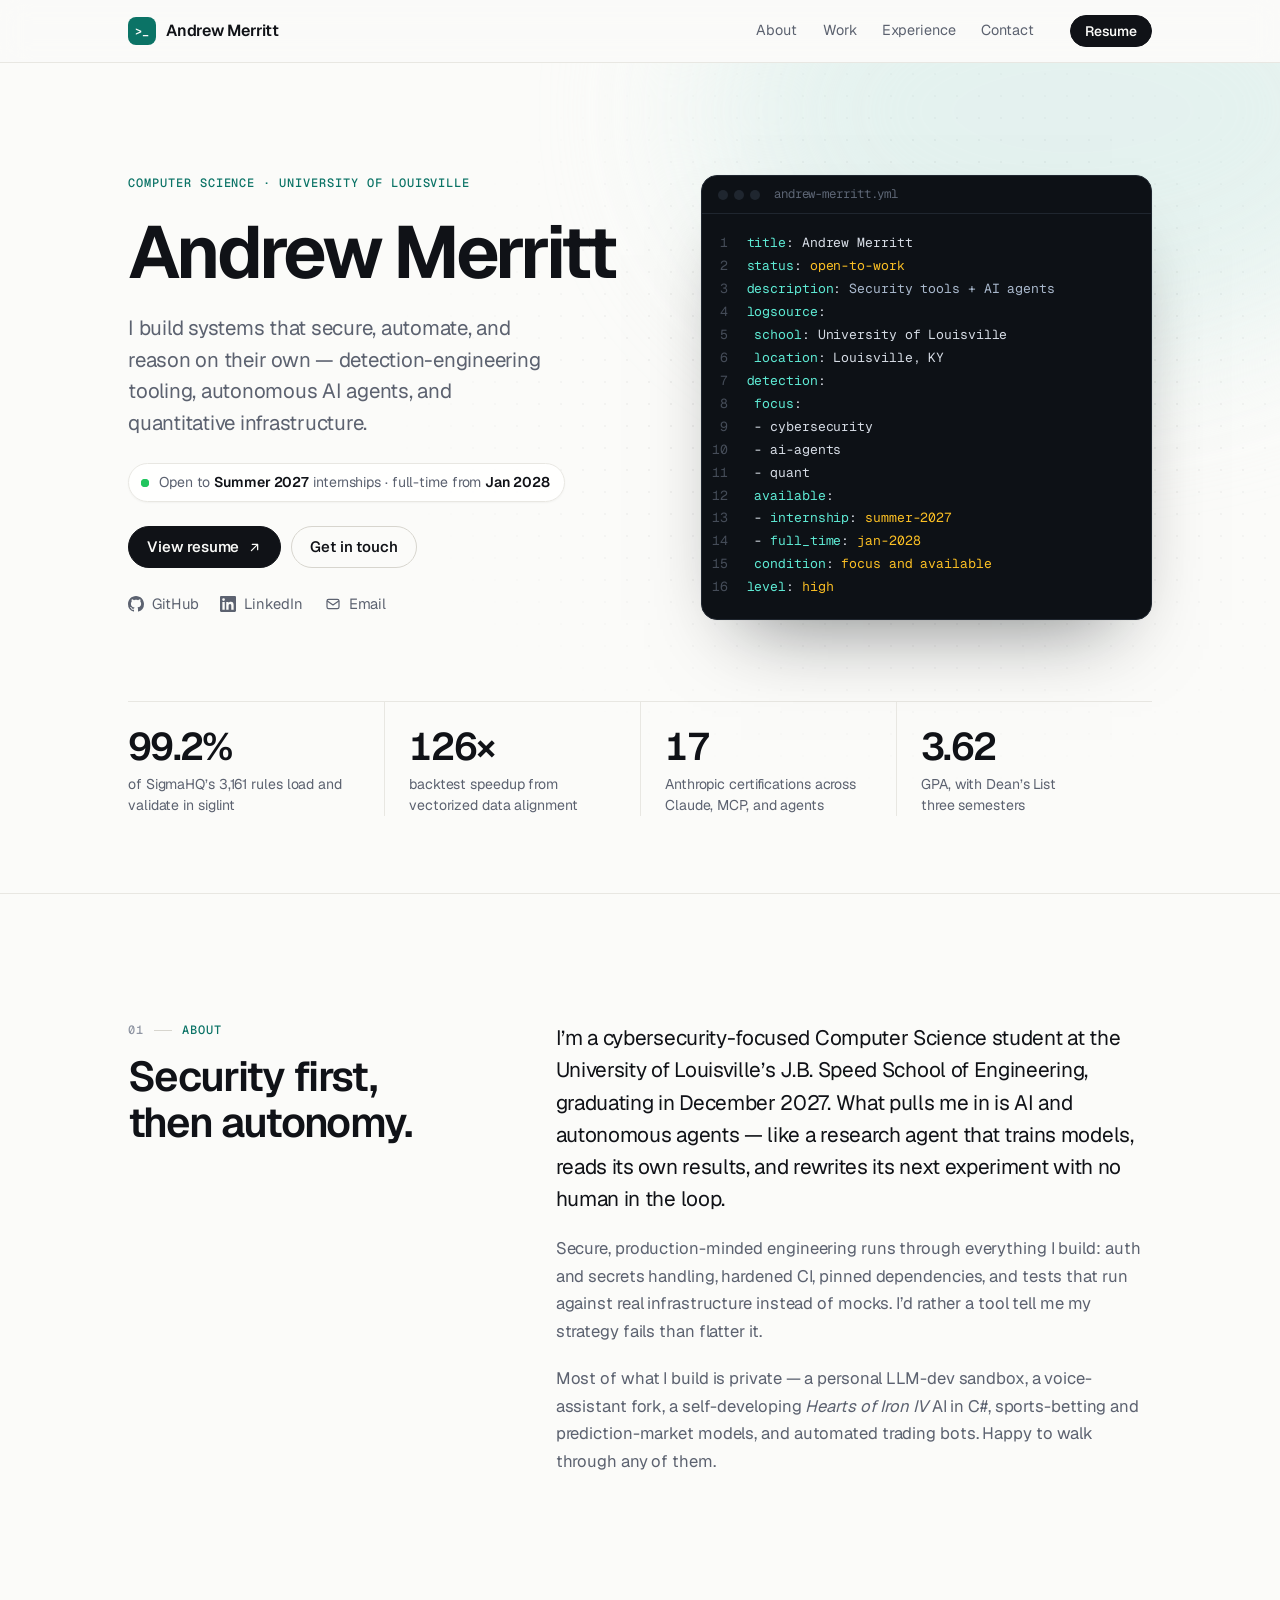
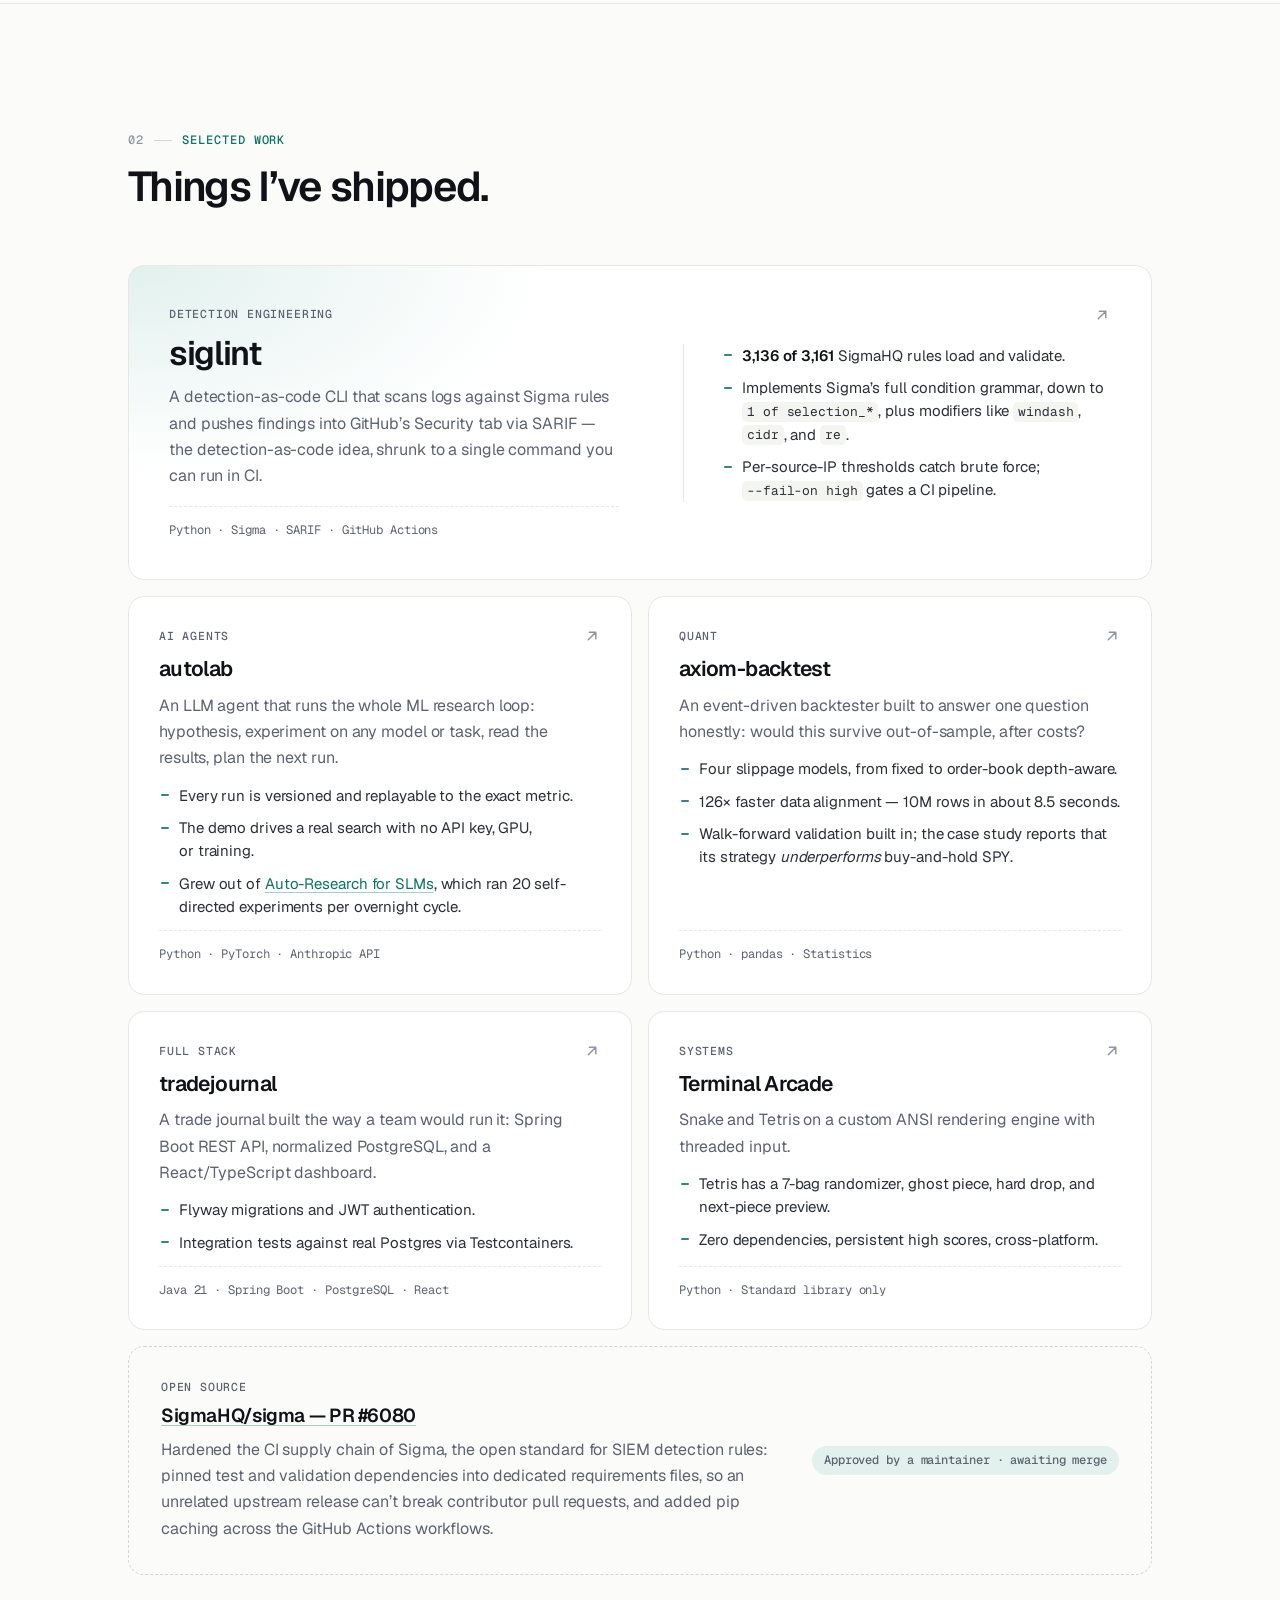
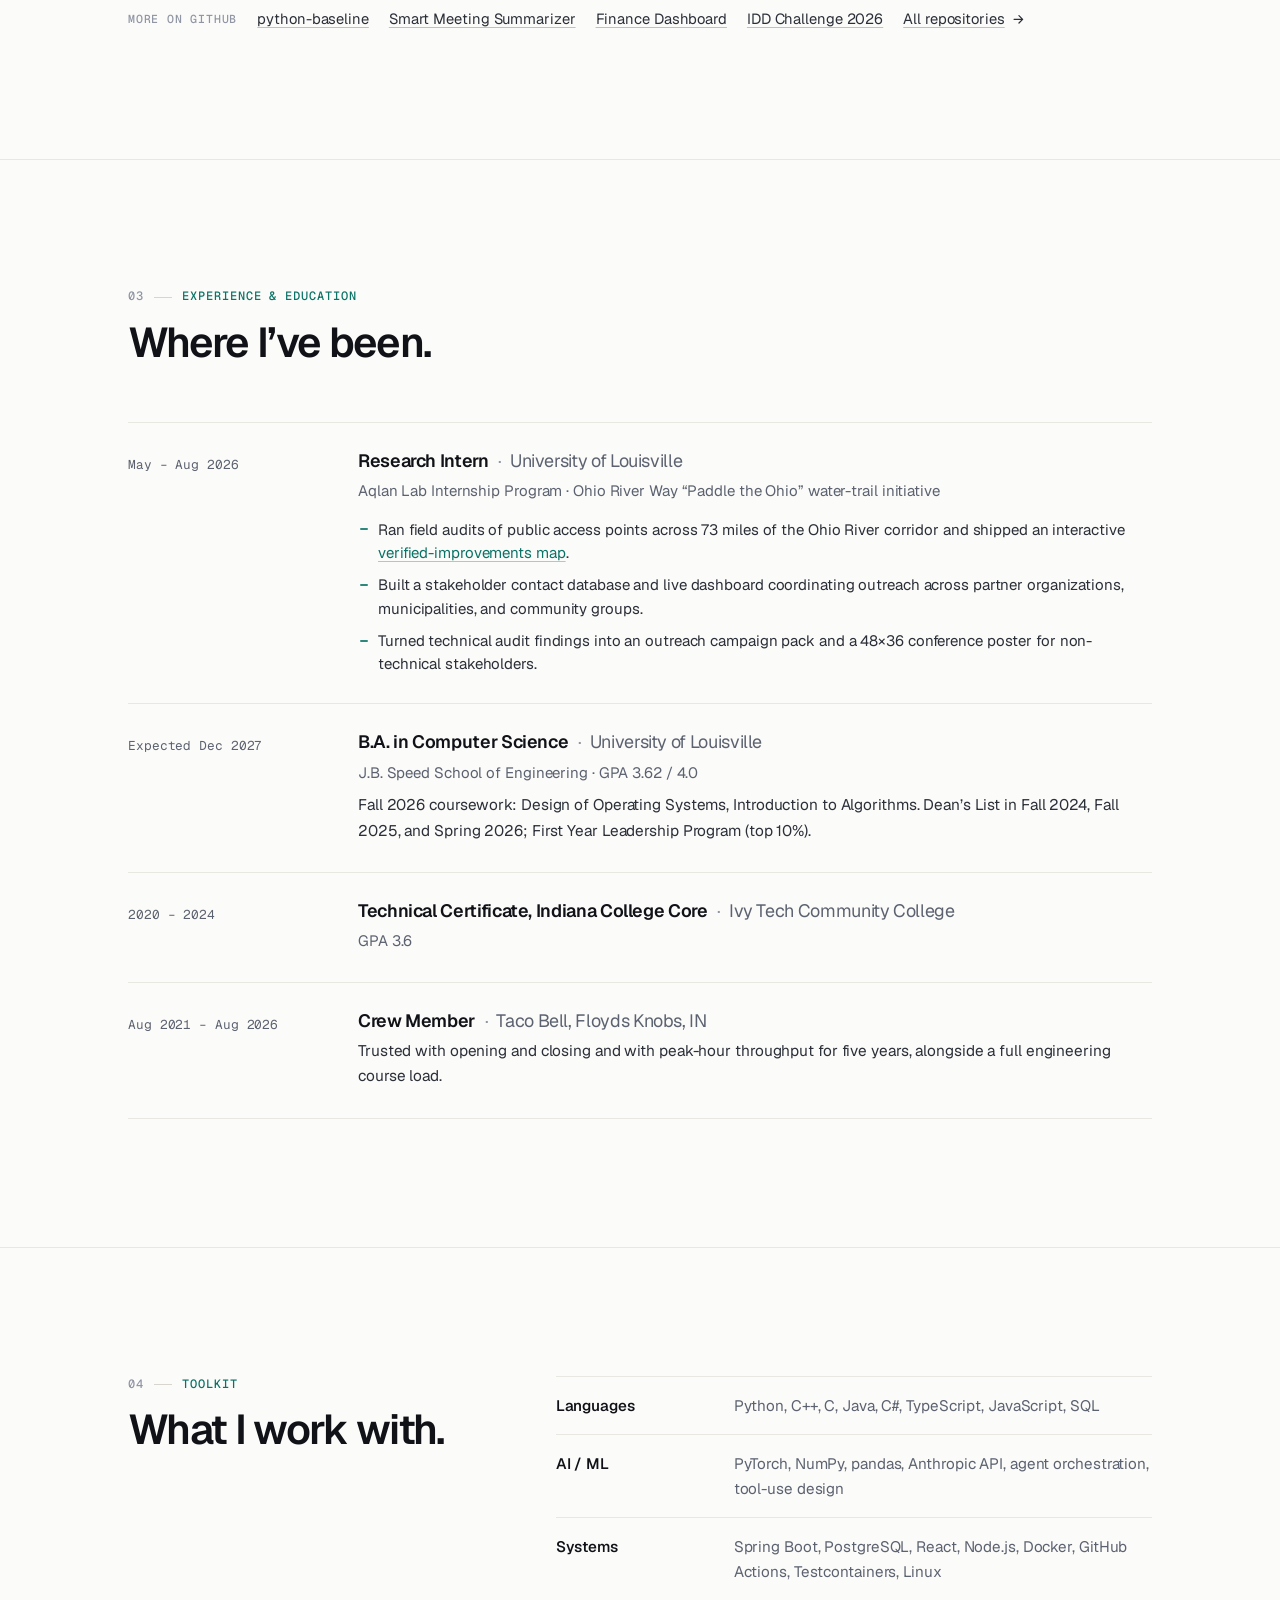
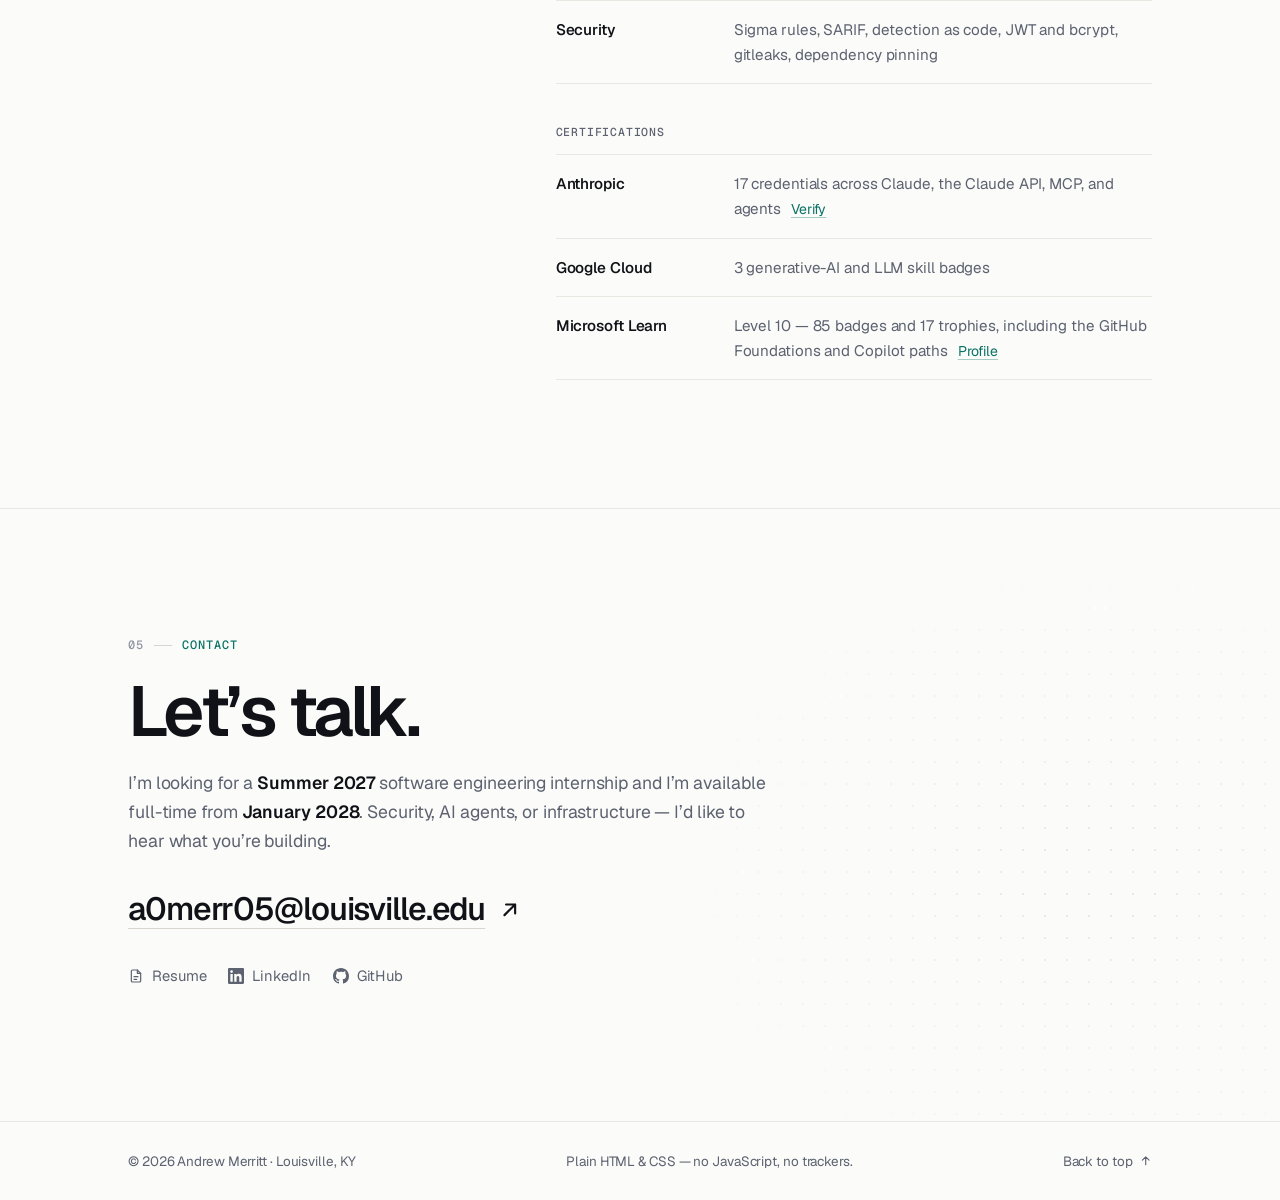
==== commit afd18876: "Refine design: self-hosted Geist, calmer hero, cleaner work grid - Self-host Geist and Geist Mono (O" ====
--- a/index.html
+++ b/index.html
@@ -4,15 +4,17 @@
   <meta charset="utf-8">
   <meta name="viewport" content="width=device-width, initial-scale=1">
   <!-- GitHub Pages can't set response headers, so the policy rides in a meta
-       tag. Nothing on this site loads from another origin and there is no
-       script at all: no analytics, no trackers, no CDN fonts. -->
-  <meta http-equiv="Content-Security-Policy" content="default-src 'none'; style-src 'self'; img-src 'self'; base-uri 'none'; form-action 'none'">
+       tag. Everything - fonts included - is served from this origin, and
+       there is no script at all: no analytics, no trackers, no CDNs. -->
+  <meta http-equiv="Content-Security-Policy" content="default-src 'none'; style-src 'self'; img-src 'self'; font-src 'self'; base-uri 'none'; form-action 'none'">
   <meta name="referrer" content="strict-origin-when-cross-origin">
   <meta name="color-scheme" content="light dark">
   <title>Andrew Merritt — Security tooling &amp; AI agents</title>
   <meta name="description" content="Andrew Merritt is a cybersecurity-focused Computer Science student at the University of Louisville who builds detection tooling, autonomous AI agents, and quantitative systems. Seeking a Summer 2027 internship.">
   <link rel="canonical" href="https://a0merr.github.io/">
   <link rel="icon" href="favicon.svg" type="image/svg+xml">
+  <link rel="preload" href="fonts/geist-latin-wght-normal.woff2" as="font" type="font/woff2" crossorigin>
+  <link rel="preload" href="fonts/geist-mono-latin-wght-normal.woff2" as="font" type="font/woff2" crossorigin>
   <link rel="stylesheet" href="style.css">
   <meta property="og:type" content="website">
   <meta property="og:url" content="https://a0merr.github.io/">
@@ -25,11 +27,22 @@
   <meta name="twitter:card" content="summary_large_image">
 </head>
 <body>
+  <!-- Icon sprite, referenced below with <use href="#…">. -->
+  <svg class="sprite" aria-hidden="true" focusable="false">
+    <symbol id="i-arrow" viewBox="0 0 24 24"><path d="M7 17 17 7M8.5 7H17v8.5" fill="none" stroke="currentColor" stroke-width="2" stroke-linecap="round" stroke-linejoin="round"/></symbol>
+    <symbol id="i-right" viewBox="0 0 24 24"><path d="M5 12h14M13 6l6 6-6 6" fill="none" stroke="currentColor" stroke-width="2" stroke-linecap="round" stroke-linejoin="round"/></symbol>
+    <symbol id="i-up" viewBox="0 0 24 24"><path d="M12 19V5M6 11l6-6 6 6" fill="none" stroke="currentColor" stroke-width="2" stroke-linecap="round" stroke-linejoin="round"/></symbol>
+    <symbol id="i-mail" viewBox="0 0 24 24"><g fill="none" stroke="currentColor" stroke-width="1.8" stroke-linecap="round" stroke-linejoin="round"><rect x="3" y="5" width="18" height="14" rx="2.5"/><path d="m3.5 7.5 8.5 6 8.5-6"/></g></symbol>
+    <symbol id="i-github" viewBox="0 0 16 16"><path fill="currentColor" d="M8 0c4.42 0 8 3.58 8 8a8.013 8.013 0 0 1-5.45 7.59c-.4.08-.55-.17-.55-.38 0-.27.01-1.13.01-2.2 0-.75-.25-1.23-.54-1.48 1.78-.2 3.65-.88 3.65-3.95 0-.88-.31-1.59-.82-2.15.08-.2.36-1.02-.08-2.12 0 0-.67-.22-2.2.82-.64-.18-1.32-.27-2-.27-.68 0-1.36.09-2 .27-1.53-1.03-2.2-.82-2.2-.82-.44 1.1-.16 1.92-.08 2.12-.51.56-.82 1.28-.82 2.15 0 3.06 1.86 3.75 3.64 3.95-.23.2-.44.55-.51 1.07-.46.21-1.61.55-2.33-.66-.15-.24-.6-.83-1.23-.82-.67.01-.27.38.01.53.34.19.73.9.82 1.13.16.45.68 1.31 2.69.94 0 .67.01 1.3.01 1.49 0 .21-.15.45-.55.38A7.995 7.995 0 0 1 0 8c0-4.42 3.58-8 8-8Z"/></symbol>
+    <symbol id="i-linkedin" viewBox="0 0 24 24"><path fill="currentColor" d="M20.447 20.452h-3.554v-5.569c0-1.328-.027-3.037-1.852-3.037-1.853 0-2.136 1.445-2.136 2.939v5.667H9.351V9h3.414v1.561h.046c.477-.9 1.637-1.85 3.37-1.85 3.601 0 4.267 2.37 4.267 5.455v6.286zM5.337 7.433a2.062 2.062 0 1 1 0-4.125 2.062 2.062 0 0 1 0 4.125zM7.119 20.452H3.555V9h3.564v11.452zM22.225 0H1.771C.792 0 0 .774 0 1.729v20.542C0 23.227.792 24 1.771 24h20.451C23.2 24 24 23.227 24 22.271V1.729C24 .774 23.2 0 22.222 0h.003z"/></symbol>
+    <symbol id="i-doc" viewBox="0 0 24 24"><g fill="none" stroke="currentColor" stroke-width="1.8" stroke-linecap="round" stroke-linejoin="round"><path d="M14 3H7a2 2 0 0 0-2 2v14a2 2 0 0 0 2 2h10a2 2 0 0 0 2-2V8z"/><path d="M14 3v5h5M9 13h6M9 17h4"/></g></symbol>
+  </svg>
+
   <a class="skip" href="#main">Skip to content</a>
 
   <header class="site-header">
     <div class="wrap header-row">
-      <a class="brand" href="#top" aria-label="Andrew Merritt, back to top"><span class="brand-mark" aria-hidden="true">&gt;_</span> Andrew Merritt</a>
+      <a class="brand" href="#top"><span class="brand-mark" aria-hidden="true">&gt;_</span><span>Andrew Merritt</span></a>
       <nav aria-label="Sections">
         <ul class="nav-links">
           <li><a href="#about">About</a></li>
@@ -50,159 +63,168 @@
           <p class="eyebrow">Computer Science · University of Louisville</p>
           <h1>Andrew Merritt</h1>
           <p class="lede">I build systems that secure, automate, and reason on their own — detection-engineering tooling, autonomous AI agents, and quantitative infrastructure.</p>
-          <p class="status"><span class="pulse" aria-hidden="true"></span><span>Seeking a <strong>Summer 2027</strong> SWE internship · full-time from <strong>January 2028</strong></span></p>
+          <p class="status"><span class="pulse" aria-hidden="true"></span><span>Open to <strong>Summer 2027</strong> internships · full-time from <strong>Jan 2028</strong></span></p>
           <div class="actions">
-            <a class="btn" href="https://github.com/a0merr/a0merr/blob/main/Andrew_Merritt_Resume.pdf">View resume</a>
-            <a class="btn btn-ghost" href="mailto:a0merr05@louisville.edu">Email me</a>
-            <a class="btn btn-ghost" href="https://github.com/a0merr" rel="me">GitHub</a>
-            <a class="btn btn-ghost" href="https://www.linkedin.com/in/andrew-merritt-ab425537a" rel="me">LinkedIn</a>
+            <a class="btn" href="https://github.com/a0merr/a0merr/blob/main/Andrew_Merritt_Resume.pdf">View resume <svg class="icon" aria-hidden="true"><use href="#i-arrow"/></svg></a>
+            <a class="btn btn-ghost" href="#contact">Get in touch</a>
           </div>
+          <ul class="social">
+            <li><a href="https://github.com/a0merr" rel="me"><svg class="icon" aria-hidden="true"><use href="#i-github"/></svg>GitHub</a></li>
+            <li><a href="https://www.linkedin.com/in/andrew-merritt-ab425537a" rel="me"><svg class="icon" aria-hidden="true"><use href="#i-linkedin"/></svg>LinkedIn</a></li>
+            <li><a href="mailto:a0merr05@louisville.edu"><svg class="icon" aria-hidden="true"><use href="#i-mail"/></svg>Email</a></li>
+          </ul>
         </div>
 
         <!-- The same facts as the copy beside it, written as a Sigma detection
-             rule. Decorative, so hidden from screen readers. -->
+             rule. Decorative, so hidden from screen readers. Each line is its
+             own block for the line-number gutter; the line breaks sit inside
+             the tags so <pre> doesn't render them as blank lines. -->
         <figure class="rule" aria-hidden="true">
           <figcaption><span class="dots"><i></i><i></i><i></i></span>andrew-merritt.yml</figcaption>
-<pre><code><span class="k">title</span>: Andrew Merritt
-<span class="k">status</span>: <span class="v">open-to-work</span>
-<span class="k">description</span>: <span class="s">Security tools + AI agents</span>
-<span class="k">logsource</span>:
-  <span class="k">school</span>: University of Louisville
-  <span class="k">location</span>: Louisville, KY
-<span class="k">detection</span>:
-  <span class="k">focus</span>:
-    - cybersecurity
-    - ai-agents
-    - quant
-  <span class="k">available</span>:
-    - <span class="k">internship</span>: <span class="v">summer-2027</span>
-    - <span class="k">full_time</span>: <span class="v">jan-2028</span>
-  <span class="k">condition</span>: <span class="v">focus and available</span>
-<span class="k">level</span>: <span class="v">high</span></code></pre>
+<pre><code><span class="l"><span class="k">title</span>: Andrew Merritt</span
+><span class="l"><span class="k">status</span>: <span class="v">open-to-work</span></span
+><span class="l"><span class="k">description</span>: <span class="s">Security tools + AI agents</span></span
+><span class="l"><span class="k">logsource</span>:</span
+><span class="l">  <span class="k">school</span>: University of Louisville</span
+><span class="l">  <span class="k">location</span>: Louisville, KY</span
+><span class="l"><span class="k">detection</span>:</span
+><span class="l">  <span class="k">focus</span>:</span
+><span class="l">    - cybersecurity</span
+><span class="l">    - ai-agents</span
+><span class="l">    - quant</span
+><span class="l">  <span class="k">available</span>:</span
+><span class="l">    - <span class="k">internship</span>: <span class="v">summer-2027</span></span
+><span class="l">    - <span class="k">full_time</span>: <span class="v">jan-2028</span></span
+><span class="l">  <span class="k">condition</span>: <span class="v">focus and available</span></span
+><span class="l"><span class="k">level</span>: <span class="v">high</span></span></code></pre>
         </figure>
       </div>
 
       <div class="wrap">
         <dl class="stats">
-          <div><dt>99.2%</dt><dd>of SigmaHQ's 3,161 rules load and validate in siglint</dd></div>
+          <div><dt>99.2%</dt><dd>of SigmaHQ’s 3,161 rules load and validate in siglint</dd></div>
           <div><dt>126×</dt><dd>backtest speedup from vectorized data alignment</dd></div>
           <div><dt>17</dt><dd>Anthropic certifications across Claude, MCP, and agents</dd></div>
-          <div><dt>3.62</dt><dd>GPA · Dean's List three semesters</dd></div>
+          <div><dt>3.62</dt><dd>GPA, with Dean’s List three semesters</dd></div>
         </dl>
       </div>
     </section>
 
     <!-- ================================================================ -->
     <section id="about" class="section">
-      <div class="wrap two-col">
+      <div class="wrap split">
         <header class="section-head">
-          <p class="eyebrow">01 · About</p>
+          <p class="eyebrow"><span>01</span>About</p>
           <h2>Security first, then autonomy.</h2>
         </header>
         <div class="prose">
-          <p>I'm a cybersecurity-focused Computer Science student at the University of Louisville's J.B. Speed School of Engineering, graduating in December 2027. What pulls me in is AI and autonomous agents — like a research agent that trains models, reads its own results, and rewrites its next experiment with no human in the loop.</p>
-          <p>Secure, production-minded engineering runs through everything I build: auth and secrets handling, hardened CI, pinned dependencies, and tests that run against real infrastructure instead of mocks. I'd rather a tool tell me my strategy fails than flatter it.</p>
+          <p class="prose-lead">I’m a cybersecurity-focused Computer Science student at the University of Louisville’s J.B. Speed School of Engineering, graduating in December 2027. What pulls me in is AI and autonomous agents — like a research agent that trains models, reads its own results, and rewrites its next experiment with no human in the loop.</p>
+          <p>Secure, production-minded engineering runs through everything I build: auth and secrets handling, hardened CI, pinned dependencies, and tests that run against real infrastructure instead of mocks. I’d rather a tool tell me my strategy fails than flatter it.</p>
           <p>Most of what I build is private — a personal LLM-dev sandbox, a voice-assistant fork, a self-developing <cite>Hearts of Iron IV</cite> AI in C#, sports-betting and prediction-market models, and automated trading bots. Happy to walk through any of them.</p>
         </div>
       </div>
     </section>
 
     <!-- ================================================================ -->
-    <section id="work" class="section section-alt">
+    <section id="work" class="section">
       <div class="wrap">
         <header class="section-head">
-          <p class="eyebrow">02 · Selected work</p>
-          <h2>Things I've shipped.</h2>
+          <p class="eyebrow"><span>02</span>Selected work</p>
+          <h2>Things I’ve shipped.</h2>
         </header>
 
+        <article class="card featured">
+          <div class="featured-main">
+            <div class="card-top">
+              <p class="kicker">Detection engineering</p>
+              <svg class="icon card-arrow" aria-hidden="true"><use href="#i-arrow"/></svg>
+            </div>
+            <h3><a class="stretched" href="https://github.com/a0merr/siglint">siglint</a></h3>
+            <p>A detection-as-code CLI that scans logs against Sigma rules and pushes findings into GitHub’s Security tab via SARIF — the detection-as-code idea, shrunk to a single command you can run in CI.</p>
+            <p class="stack">Python · Sigma · SARIF · GitHub Actions</p>
+          </div>
+          <ul class="points">
+            <li><strong>3,136 of 3,161</strong> SigmaHQ rules load and validate.</li>
+            <li>Implements Sigma’s full condition grammar, down to <code>1 of selection_*</code>, plus modifiers like <code>windash</code>, <code>cidr</code>, and <code>re</code>.</li>
+            <li>Per-source-IP thresholds catch brute force; <code>--fail-on high</code> gates a CI pipeline.</li>
+          </ul>
+        </article>
+
         <div class="cards">
-          <article class="card featured">
-            <div class="card-main">
-              <p class="card-kicker">Detection engineering</p>
-              <h3><a href="https://github.com/a0merr/siglint">siglint</a></h3>
-              <p>A detection-as-code CLI that scans logs against Sigma rules and pushes findings into GitHub's Security tab via SARIF — the detection-as-code idea, shrunk to a single command you can run in CI.</p>
-              <ul class="tags"><li>Python</li><li>Sigma</li><li>SARIF</li><li>CI</li></ul>
-            </div>
-            <ul class="points">
-              <li>Implements Sigma's condition grammar (<code>and</code>/<code>or</code>/<code>not</code>, <code>1 of selection_*</code>) and modifiers like <code>windash</code>, <code>cidr</code>, and <code>re</code>.</li>
-              <li><strong>3,136 of 3,161</strong> SigmaHQ rules load and validate.</li>
-              <li>Per-source-IP thresholds catch brute force; <code>--fail-on high</code> gates a CI pipeline.</li>
-              <li><a class="more" href="https://github.com/a0merr/siglint">Source on GitHub →</a></li>
-            </ul>
-          </article>
-
           <article class="card">
-            <p class="card-kicker">AI agents</p>
-            <h3><a href="https://github.com/a0merr/autolab">autolab</a></h3>
-            <p>An LLM agent that runs the whole ML research loop: hypothesis → experiment on any model or task → read the results → plan the next run.</p>
+            <div class="card-top">
+              <p class="kicker">AI agents</p>
+              <svg class="icon card-arrow" aria-hidden="true"><use href="#i-arrow"/></svg>
+            </div>
+            <h3><a class="stretched" href="https://github.com/a0merr/autolab">autolab</a></h3>
+            <p>An LLM agent that runs the whole ML research loop: hypothesis, experiment on any model or task, read the results, plan the next run.</p>
             <ul class="points">
               <li>Every run is versioned and replayable to the exact metric.</li>
               <li>The demo drives a real search with no API key, GPU, or training.</li>
+              <li>Grew out of <a class="inner" href="https://github.com/a0merr/auto-research-slm">Auto-Research for SLMs</a>, which ran 20 self-directed experiments per overnight cycle.</li>
             </ul>
-            <ul class="tags"><li>Python</li><li>LLM agents</li><li>Reproducible ML</li></ul>
+            <p class="stack">Python · PyTorch · Anthropic API</p>
           </article>
 
           <article class="card">
-            <p class="card-kicker">Quant</p>
-            <h3><a href="https://github.com/a0merr/axiom-backtest">axiom-backtest</a></h3>
+            <div class="card-top">
+              <p class="kicker">Quant</p>
+              <svg class="icon card-arrow" aria-hidden="true"><use href="#i-arrow"/></svg>
+            </div>
+            <h3><a class="stretched" href="https://github.com/a0merr/axiom-backtest">axiom-backtest</a></h3>
             <p>An event-driven backtester built to answer one question honestly: would this survive out-of-sample, after costs?</p>
             <ul class="points">
               <li>Four slippage models, from fixed to order-book depth-aware.</li>
-              <li>126× faster data alignment: 10M rows in about 8.5 seconds.</li>
-              <li>Walk-forward validation built in — the case study reports that its strategy <em>underperforms</em> buy-and-hold SPY.</li>
+              <li>126× faster data alignment — 10M rows in about 8.5 seconds.</li>
+              <li>Walk-forward validation built in; the case study reports that its strategy <em>underperforms</em> buy-and-hold SPY.</li>
             </ul>
-            <ul class="tags"><li>Python</li><li>pandas</li><li>Statistics</li></ul>
+            <p class="stack">Python · pandas · Statistics</p>
           </article>
 
           <article class="card">
-            <p class="card-kicker">Full stack</p>
-            <h3><a href="https://github.com/a0merr/tradejournal">tradejournal</a></h3>
-            <p>A trade journal built the way a team would run it: Spring Boot REST API → normalized PostgreSQL → React/TypeScript dashboard.</p>
+            <div class="card-top">
+              <p class="kicker">Full stack</p>
+              <svg class="icon card-arrow" aria-hidden="true"><use href="#i-arrow"/></svg>
+            </div>
+            <h3><a class="stretched" href="https://github.com/a0merr/tradejournal">tradejournal</a></h3>
+            <p>A trade journal built the way a team would run it: Spring Boot REST API, normalized PostgreSQL, and a React/TypeScript dashboard.</p>
             <ul class="points">
               <li>Flyway migrations and JWT authentication.</li>
               <li>Integration tests against real Postgres via Testcontainers.</li>
             </ul>
-            <ul class="tags"><li>Java 21</li><li>Spring Boot</li><li>PostgreSQL</li><li>React</li></ul>
+            <p class="stack">Java 21 · Spring Boot · PostgreSQL · React</p>
           </article>
 
           <article class="card">
-            <p class="card-kicker">AI agents</p>
-            <h3><a href="https://github.com/a0merr/auto-research-slm">Auto-Research for SLMs</a></h3>
-            <p>The loop autolab grew out of: trains a small GPT, lets Claude read each run, rewrite the hyperparameters, and run again.</p>
-            <ul class="points">
-              <li>20 self-directed experiments per unattended overnight cycle.</li>
-              <li>Live dashboard streaming loss curves and the agent's reasoning for every change.</li>
-            </ul>
-            <ul class="tags"><li>PyTorch</li><li>Anthropic API</li></ul>
-          </article>
-
-          <article class="card">
-            <p class="card-kicker">Systems</p>
-            <h3><a href="https://github.com/a0merr/Arcade">Terminal Arcade</a></h3>
+            <div class="card-top">
+              <p class="kicker">Systems</p>
+              <svg class="icon card-arrow" aria-hidden="true"><use href="#i-arrow"/></svg>
+            </div>
+            <h3><a class="stretched" href="https://github.com/a0merr/Arcade">Terminal Arcade</a></h3>
             <p>Snake and Tetris on a custom ANSI rendering engine with threaded input.</p>
             <ul class="points">
               <li>Tetris has a 7-bag randomizer, ghost piece, hard drop, and next-piece preview.</li>
               <li>Zero dependencies, persistent high scores, cross-platform.</li>
             </ul>
-            <ul class="tags"><li>Python</li><li>Standard library only</li></ul>
+            <p class="stack">Python · Standard library only</p>
           </article>
         </div>
 
-        <div class="oss">
-          <div>
-            <p class="card-kicker">Open source</p>
+        <article class="oss">
+          <div class="oss-body">
+            <p class="kicker">Open source</p>
             <h3><a href="https://github.com/SigmaHQ/sigma/pull/6080">SigmaHQ/sigma — PR #6080</a></h3>
-            <p>Hardened the CI supply chain of Sigma, the open standard for SIEM detection rules: pinned test and validation dependencies into dedicated requirements files, so an unrelated upstream release can't break contributor pull requests, and added pip caching across the GitHub Actions workflows.</p>
+            <p>Hardened the CI supply chain of Sigma, the open standard for SIEM detection rules: pinned test and validation dependencies into dedicated requirements files, so an unrelated upstream release can’t break contributor pull requests, and added pip caching across the GitHub Actions workflows.</p>
           </div>
           <p class="badge">Approved by a maintainer · awaiting merge</p>
-        </div>
-
-        <p class="more-list">More on GitHub:
-          <a href="https://github.com/a0merr/python-baseline">python-baseline</a> ·
-          <a href="https://github.com/a0merr/Smart-Meeting-Summarizer">Smart Meeting Summarizer</a> ·
-          <a href="https://github.com/a0merr/finance-dashboard">Finance Dashboard</a> ·
-          <a href="https://github.com/a0merr/IDD_Programming_Challenge_2026">IDD Challenge 2026</a> ·
-          <a href="https://github.com/a0merr?tab=repositories">all repositories →</a>
+        </article>
+
+        <p class="more-list"><span>More on GitHub</span>
+          <a href="https://github.com/a0merr/python-baseline">python-baseline</a>
+          <a href="https://github.com/a0merr/Smart-Meeting-Summarizer">Smart Meeting Summarizer</a>
+          <a href="https://github.com/a0merr/finance-dashboard">Finance Dashboard</a>
+          <a href="https://github.com/a0merr/IDD_Programming_Challenge_2026">IDD Challenge 2026</a>
+          <a href="https://github.com/a0merr?tab=repositories">All repositories <svg class="icon" aria-hidden="true"><use href="#i-right"/></svg></a>
         </p>
       </div>
     </section>
@@ -211,15 +233,15 @@
     <section id="experience" class="section">
       <div class="wrap">
         <header class="section-head">
-          <p class="eyebrow">03 · Experience &amp; education</p>
-          <h2>Where I've been.</h2>
+          <p class="eyebrow"><span>03</span>Experience &amp; education</p>
+          <h2>Where I’ve been.</h2>
         </header>
 
         <ol class="timeline">
           <li>
             <p class="when">May – Aug 2026</p>
             <div>
-              <h3>Research Intern <span class="at">· University of Louisville</span></h3>
+              <h3>Research Intern <span class="at">University of Louisville</span></h3>
               <p class="sub">Aqlan Lab Internship Program · Ohio River Way “Paddle the Ohio” water-trail initiative</p>
               <ul class="points">
                 <li>Ran field audits of public access points across 73 miles of the Ohio River corridor and shipped an interactive <a href="https://github.com/a0merr/ohio-river-way-map">verified-improvements map</a>.</li>
@@ -231,22 +253,22 @@
           <li>
             <p class="when">Expected Dec 2027</p>
             <div>
-              <h3>B.A. in Computer Science <span class="at">· University of Louisville</span></h3>
+              <h3>B.A. in Computer Science <span class="at">University of Louisville</span></h3>
               <p class="sub">J.B. Speed School of Engineering · GPA 3.62 / 4.0</p>
-              <p>Fall 2026 coursework: Design of Operating Systems, Introduction to Algorithms. Dean's List Fall 2024, Fall 2025, and Spring 2026; First Year Leadership Program (top 10%).</p>
+              <p>Fall 2026 coursework: Design of Operating Systems, Introduction to Algorithms. Dean’s List in Fall 2024, Fall 2025, and Spring 2026; First Year Leadership Program (top 10%).</p>
             </div>
           </li>
           <li>
             <p class="when">2020 – 2024</p>
             <div>
-              <h3>Technical Certificate, Indiana College Core <span class="at">· Ivy Tech Community College</span></h3>
+              <h3>Technical Certificate, Indiana College Core <span class="at">Ivy Tech Community College</span></h3>
               <p class="sub">GPA 3.6</p>
             </div>
           </li>
           <li>
             <p class="when">Aug 2021 – Aug 2026</p>
             <div>
-              <h3>Crew Member <span class="at">· Taco Bell, Floyds Knobs, IN</span></h3>
+              <h3>Crew Member <span class="at">Taco Bell, Floyds Knobs, IN</span></h3>
               <p>Trusted with opening and closing and with peak-hour throughput for five years, alongside a full engineering course load.</p>
             </div>
           </li>
@@ -255,57 +277,43 @@
     </section>
 
     <!-- ================================================================ -->
-    <section id="skills" class="section section-alt">
-      <div class="wrap">
+    <section id="skills" class="section">
+      <div class="wrap split">
         <header class="section-head">
-          <p class="eyebrow">04 · Toolkit</p>
+          <p class="eyebrow"><span>04</span>Toolkit</p>
           <h2>What I work with.</h2>
         </header>
 
-        <div class="skills">
-          <div>
-            <h3>Languages</h3>
-            <ul class="tags"><li>Python</li><li>C++</li><li>C</li><li>Java</li><li>C#</li><li>TypeScript</li><li>JavaScript</li><li>SQL</li></ul>
-          </div>
-          <div>
-            <h3>AI / ML</h3>
-            <ul class="tags"><li>PyTorch</li><li>NumPy</li><li>pandas</li><li>Anthropic API</li><li>Agent orchestration</li><li>Tool-use design</li></ul>
-          </div>
-          <div>
-            <h3>Systems</h3>
-            <ul class="tags"><li>Spring Boot</li><li>PostgreSQL</li><li>React</li><li>Node.js</li><li>Docker</li><li>GitHub Actions</li><li>Testcontainers</li><li>Linux</li></ul>
-          </div>
-          <div>
-            <h3>Security</h3>
-            <ul class="tags"><li>Sigma rules</li><li>SARIF</li><li>Detection as code</li><li>JWT &amp; bcrypt</li><li>gitleaks</li><li>Dependency pinning</li></ul>
-          </div>
+        <div>
+          <dl class="rows">
+            <div><dt>Languages</dt><dd>Python, C++, C, Java, C#, TypeScript, JavaScript, SQL</dd></div>
+            <div><dt>AI / ML</dt><dd>PyTorch, NumPy, pandas, Anthropic API, agent orchestration, tool-use design</dd></div>
+            <div><dt>Systems</dt><dd>Spring Boot, PostgreSQL, React, Node.js, Docker, GitHub Actions, Testcontainers, Linux</dd></div>
+            <div><dt>Security</dt><dd>Sigma rules, SARIF, detection as code, JWT and bcrypt, gitleaks, dependency pinning</dd></div>
+          </dl>
+
+          <h3 class="rows-title">Certifications</h3>
+          <dl class="rows">
+            <div><dt>Anthropic</dt><dd>17 credentials across Claude, the Claude API, MCP, and agents <a href="https://github.com/a0merr#-honors--certifications">Verify</a></dd></div>
+            <div><dt>Google Cloud</dt><dd>3 generative-AI and LLM skill badges</dd></div>
+            <div><dt>Microsoft Learn</dt><dd>Level 10 — 85 badges and 17 trophies, including the GitHub Foundations and Copilot paths <a href="https://learn.microsoft.com/en-us/users/andrewmerritt-3862/">Profile</a></dd></div>
+          </dl>
         </div>
-
-        <div class="certs">
-          <h3>Certifications</h3>
-          <ul>
-            <li><strong>Anthropic</strong> — 17 credentials across Claude, the Claude API, MCP, and agents · <a href="https://github.com/a0merr#-honors--certifications">verify</a></li>
-            <li><strong>Google Cloud</strong> — 3 generative-AI / LLM skill badges</li>
-            <li><strong>Microsoft Learn</strong> — Level 10, 85 badges and 17 trophies, including the GitHub Foundations and Copilot paths · <a href="https://learn.microsoft.com/en-us/users/andrewmerritt-3862/">profile</a></li>
-          </ul>
-        </div>
-      </div>
-    </section>
-
-    <!-- ================================================================ -->
-    <section id="contact" class="section">
-      <div class="wrap">
-        <div class="contact">
-          <p class="eyebrow">05 · Contact</p>
-          <h2>Let's talk.</h2>
-          <p>I'm looking for a <strong>Summer 2027</strong> software engineering internship and I'm available full-time from <strong>January 2028</strong>. Security, AI agents, or infrastructure — I'd like to hear what you're building.</p>
-          <p class="email"><a href="mailto:a0merr05@louisville.edu">a0merr05@louisville.edu</a></p>
-          <div class="actions">
-            <a class="btn" href="https://github.com/a0merr/a0merr/blob/main/Andrew_Merritt_Resume.pdf">View resume</a>
-            <a class="btn btn-ghost" href="https://www.linkedin.com/in/andrew-merritt-ab425537a" rel="me">LinkedIn</a>
-            <a class="btn btn-ghost" href="https://github.com/a0merr" rel="me">GitHub</a>
-          </div>
-        </div>
+      </div>
+    </section>
+
+    <!-- ================================================================ -->
+    <section id="contact" class="section contact-section">
+      <div class="wrap contact">
+        <p class="eyebrow"><span>05</span>Contact</p>
+        <h2>Let’s talk.</h2>
+        <p class="contact-lede">I’m looking for a <strong>Summer 2027</strong> software engineering internship and I’m available full-time from <strong>January 2028</strong>. Security, AI agents, or infrastructure — I’d like to hear what you’re building.</p>
+        <a class="email" href="mailto:a0merr05@louisville.edu">a0merr05@louisville.edu <svg class="icon" aria-hidden="true"><use href="#i-arrow"/></svg></a>
+        <ul class="social">
+          <li><a href="https://github.com/a0merr/a0merr/blob/main/Andrew_Merritt_Resume.pdf"><svg class="icon" aria-hidden="true"><use href="#i-doc"/></svg>Resume</a></li>
+          <li><a href="https://www.linkedin.com/in/andrew-merritt-ab425537a" rel="me"><svg class="icon" aria-hidden="true"><use href="#i-linkedin"/></svg>LinkedIn</a></li>
+          <li><a href="https://github.com/a0merr" rel="me"><svg class="icon" aria-hidden="true"><use href="#i-github"/></svg>GitHub</a></li>
+        </ul>
       </div>
     </section>
   </main>
@@ -313,7 +321,8 @@
   <footer class="site-footer">
     <div class="wrap footer-row">
       <p>© 2026 Andrew Merritt · Louisville, KY</p>
-      <p>Plain HTML &amp; CSS. No JavaScript, no trackers, no third-party requests.</p>
+      <p>Plain HTML &amp; CSS — no JavaScript, no trackers.</p>
+      <p><a href="#top">Back to top <svg class="icon" aria-hidden="true"><use href="#i-up"/></svg></a></p>
     </div>
   </footer>
 </body>
--- a/style.css
+++ b/style.css
@@ -1,51 +1,79 @@
 /* a0merr.github.io
  *
- * One stylesheet, system fonts only (nothing is fetched from another origin -
- * see the Content-Security-Policy in index.html). Light and dark follow the
- * visitor's OS setting via prefers-color-scheme.
+ * One stylesheet. Fonts are self-hosted (fonts/, SIL OFL) so nothing is
+ * fetched from another origin - see the Content-Security-Policy in
+ * index.html. Light and dark follow the visitor's OS setting.
  */
+
+/* ---- Fonts ------------------------------------------------------------- */
+
+@font-face {
+  font-family: "Geist";
+  src: url("fonts/geist-latin-wght-normal.woff2") format("woff2");
+  font-weight: 100 900;
+  font-style: normal;
+  font-display: swap;
+}
+
+@font-face {
+  font-family: "Geist Mono";
+  src: url("fonts/geist-mono-latin-wght-normal.woff2") format("woff2");
+  font-weight: 100 900;
+  font-style: normal;
+  font-display: swap;
+}
 
 /* ---- Tokens ------------------------------------------------------------ */
 
 :root {
   color-scheme: light;
-  --bg: #f7f6f2;
-  --bg-alt: #efede6;
+
+  --bg: #fbfbf9;
+  --bg-soft: #f4f4f1;
   --surface: #ffffff;
-  --ink: #15171c;
-  --muted: #555b6b;
-  --line: #e0ddd4;
+  --ink: #101217;
+  --ink-2: #2b2f38;
+  --muted: #5c6270;
+  --faint: #9096a3;
+  --line: #e8e7e2;
+  --line-strong: #d7d5ce;
   --accent: #0b7366;
-  --accent-ink: #ffffff;
-  --accent-soft: #dcefeb;
+  --accent-soft: #e2f1ee;
+  --grid: rgb(16 18 23 / 0.07);
+  --shadow: 0 1px 2px rgb(16 18 23 / 0.04), 0 12px 32px -16px rgb(16 18 23 / 0.16);
 
   /* The rule card is a terminal in both themes. */
-  --code-bg: #0f1318;
-  --code-line: #232a33;
-  --code-ink: #d5dbe4;
-  --code-dim: #7d8696;
+  --code-bg: #0d1116;
+  --code-line: #1f262f;
+  --code-ink: #d6dce5;
+  --code-dim: #5d6675;
   --code-key: #5eead4;
   --code-val: #fbbf24;
   --code-str: #a9b8cc;
 
-  --radius: 14px;
-  --sans: ui-sans-serif, system-ui, -apple-system, "Segoe UI", Roboto, "Helvetica Neue", Arial, sans-serif;
-  --mono: ui-monospace, "SF Mono", "Cascadia Code", "JetBrains Mono", Menlo, Consolas, "Liberation Mono", monospace;
+  --radius: 16px;
+  --sans: "Geist", ui-sans-serif, system-ui, -apple-system, "Segoe UI", Roboto, "Helvetica Neue", Arial, sans-serif;
+  --mono: "Geist Mono", ui-monospace, "SF Mono", "Cascadia Code", Menlo, Consolas, monospace;
+  --ease: cubic-bezier(0.2, 0.7, 0.2, 1);
 }
 
 @media (prefers-color-scheme: dark) {
   :root {
     color-scheme: dark;
-    --bg: #0b0e12;
-    --bg-alt: #0f1318;
-    --surface: #131820;
-    --ink: #e8ebf0;
-    --muted: #9aa2b2;
-    --line: #232a35;
-    --accent: #4fd1c0;
-    --accent-ink: #052520;
-    --accent-soft: #0e2a27;
-    --code-bg: #080b0e;
+    --bg: #0a0c10;
+    --bg-soft: #0e1116;
+    --surface: #11151b;
+    --ink: #eceef2;
+    --ink-2: #c8cdd7;
+    --muted: #949bab;
+    --faint: #687082;
+    --line: #1d232c;
+    --line-strong: #2a313c;
+    --accent: #5fd4c4;
+    --accent-soft: rgb(95 212 196 / 0.1);
+    --grid: rgb(255 255 255 / 0.06);
+    --shadow: 0 1px 2px rgb(0 0 0 / 0.3), 0 16px 40px -20px rgb(0 0 0 / 0.7);
+    --code-bg: #07090c;
   }
 }
 
@@ -59,64 +87,96 @@
 
 html {
   scroll-behavior: smooth;
+  scroll-padding-top: 72px;
   -webkit-text-size-adjust: 100%;
-}
-
-@media (prefers-reduced-motion: reduce) {
-  html { scroll-behavior: auto; }
-  *, *::before, *::after { animation: none !important; transition: none !important; }
 }
 
 body {
   margin: 0;
   background: var(--bg);
   color: var(--ink);
-  font: 400 1rem/1.6 var(--sans);
+  font: 400 1rem/1.65 var(--sans);
+  letter-spacing: -0.006em;
+  -webkit-font-smoothing: antialiased;
+  -moz-osx-font-smoothing: grayscale;
   text-rendering: optimizeLegibility;
+}
+
+::selection {
+  background: var(--accent-soft);
+  color: var(--ink);
+}
+
+h1, h2, h3 {
+  margin: 0;
+  line-height: 1.12;
+  text-wrap: balance;
+}
+
+p, li, dd {
+  text-wrap: pretty;
+}
+
+p {
+  margin: 0;
 }
 
 a {
   color: var(--accent);
+  text-decoration-line: underline;
   text-decoration-thickness: 1px;
+  text-decoration-color: color-mix(in srgb, var(--accent) 35%, transparent);
   text-underline-offset: 3px;
+  transition: color 0.15s ease, text-decoration-color 0.15s ease;
 }
 
 a:hover {
-  text-decoration-thickness: 2px;
+  text-decoration-color: currentColor;
 }
 
 :focus-visible {
   outline: 2px solid var(--accent);
   outline-offset: 3px;
-  border-radius: 4px;
-}
-
-h1, h2, h3 {
-  line-height: 1.15;
-  margin: 0;
-}
-
-p {
-  margin: 0;
+  border-radius: 6px;
+}
+
+strong {
+  font-weight: 600;
+  color: var(--ink);
 }
 
 code {
   font-family: var(--mono);
-  font-size: 0.88em;
-  padding: 0.1em 0.35em;
+  font-size: 0.86em;
+  padding: 0.1em 0.38em;
   border-radius: 5px;
-  background: var(--accent-soft);
-}
-
-strong {
-  font-weight: 650;
+  background: var(--bg-soft);
+  color: var(--ink-2);
+  white-space: nowrap;
+}
+
+cite {
+  font-style: italic;
+}
+
+.sprite {
+  position: absolute;
+  width: 0;
+  height: 0;
+  overflow: hidden;
+}
+
+.icon {
+  flex: none;
+  width: 1em;
+  height: 1em;
 }
 
 .wrap {
   width: 100%;
-  max-width: 1100px;
+  max-width: 1120px;
   margin-inline: auto;
-  padding-inline: clamp(16px, 5vw, 40px);
+  padding-inline: clamp(20px, 5vw, 48px);
 }
 
 .skip {
@@ -125,9 +185,9 @@
   top: -100px;
   z-index: 100;
   padding: 10px 14px;
-  border-radius: 8px;
-  background: var(--accent);
-  color: var(--accent-ink);
+  border-radius: 10px;
+  background: var(--ink);
+  color: var(--bg);
 }
 
 .skip:focus {
@@ -135,49 +195,83 @@
 }
 
 .eyebrow {
-  font-family: var(--mono);
-  font-size: 0.78rem;
+  display: flex;
+  align-items: center;
+  gap: 10px;
+  font: 500 0.75rem/1.4 var(--mono);
   letter-spacing: 0.08em;
   text-transform: uppercase;
   color: var(--accent);
 }
 
-/* ---- Buttons ----------------------------------------------------------- */
+.eyebrow span {
+  color: var(--faint);
+}
+
+.eyebrow span::after {
+  content: "";
+  display: inline-block;
+  width: 18px;
+  height: 1px;
+  margin-left: 10px;
+  vertical-align: middle;
+  background: var(--line-strong);
+}
+
+.kicker {
+  font: 500 0.72rem/1.4 var(--mono);
+  letter-spacing: 0.07em;
+  text-transform: uppercase;
+  color: var(--muted);
+}
+
+/* ---- Buttons & link rows ----------------------------------------------- */
 
 .btn {
   display: inline-flex;
   align-items: center;
   gap: 8px;
   padding: 11px 18px;
-  border: 1px solid var(--accent);
-  border-radius: 10px;
-  background: var(--accent);
-  color: var(--accent-ink);
-  font-weight: 600;
-  font-size: 0.95rem;
+  border: 1px solid var(--ink);
+  border-radius: 999px;
+  background: var(--ink);
+  color: var(--bg);
+  font-weight: 550;
+  font-size: 0.94rem;
   line-height: 1.2;
+  letter-spacing: -0.01em;
   text-decoration: none;
-  transition: transform 0.15s ease, background-color 0.15s ease, border-color 0.15s ease;
+  transition: transform 0.2s var(--ease), background-color 0.2s ease, border-color 0.2s ease, color 0.2s ease;
 }
 
 .btn:hover {
   transform: translateY(-1px);
+  background: var(--ink-2);
+  border-color: var(--ink-2);
+}
+
+.btn .icon {
+  transition: transform 0.2s var(--ease);
+}
+
+.btn:hover .icon {
+  transform: translate(2px, -2px);
 }
 
 .btn-ghost {
   background: transparent;
   color: var(--ink);
-  border-color: var(--line);
+  border-color: var(--line-strong);
 }
 
 .btn-ghost:hover {
-  border-color: var(--accent);
-  color: var(--accent);
+  background: var(--surface);
+  border-color: var(--ink);
 }
 
 .btn-small {
   padding: 7px 14px;
-  font-size: 0.88rem;
+  font-size: 0.86rem;
 }
 
 .actions {
@@ -186,15 +280,42 @@
   gap: 10px;
 }
 
+.social {
+  display: flex;
+  flex-wrap: wrap;
+  gap: 6px 22px;
+  margin: 0;
+  padding: 0;
+  list-style: none;
+}
+
+.social a {
+  display: inline-flex;
+  align-items: center;
+  gap: 8px;
+  color: var(--muted);
+  font-size: 0.92rem;
+  text-decoration: none;
+}
+
+.social a:hover {
+  color: var(--ink);
+}
+
+.social .icon {
+  width: 16px;
+  height: 16px;
+}
+
 /* ---- Header ------------------------------------------------------------ */
 
 .site-header {
   position: sticky;
   top: 0;
   z-index: 50;
-  background: color-mix(in srgb, var(--bg) 85%, transparent);
-  -webkit-backdrop-filter: saturate(160%) blur(12px);
-  backdrop-filter: saturate(160%) blur(12px);
+  background: color-mix(in srgb, var(--bg) 80%, transparent);
+  -webkit-backdrop-filter: saturate(170%) blur(14px);
+  backdrop-filter: saturate(170%) blur(14px);
   border-bottom: 1px solid var(--line);
 }
 
@@ -202,28 +323,28 @@
   display: flex;
   align-items: center;
   gap: 24px;
-  min-height: 60px;
+  min-height: 62px;
 }
 
 .brand {
   display: inline-flex;
   align-items: center;
   gap: 10px;
-  font-weight: 700;
+  font-weight: 600;
+  letter-spacing: -0.015em;
   color: var(--ink);
   text-decoration: none;
-  letter-spacing: -0.01em;
 }
 
 .brand-mark {
   display: inline-grid;
   place-items: center;
-  width: 30px;
-  height: 30px;
+  width: 28px;
+  height: 28px;
   border-radius: 8px;
   background: var(--accent);
-  color: var(--accent-ink);
-  font: 700 0.8rem/1 var(--mono);
+  color: var(--bg);
+  font: 600 0.74rem/1 var(--mono);
 }
 
 nav {
@@ -232,7 +353,7 @@
 
 .nav-links {
   display: flex;
-  gap: 4px;
+  gap: 2px;
   margin: 0;
   padding: 0;
   list-style: none;
@@ -240,19 +361,19 @@
 
 .nav-links a {
   display: block;
-  padding: 6px 10px;
-  border-radius: 8px;
-  color: var(--muted);
-  font-size: 0.93rem;
+  padding: 6px 12px;
+  border-radius: 999px;
+  color: var(--muted);
+  font-size: 0.9rem;
   text-decoration: none;
 }
 
 .nav-links a:hover {
   color: var(--ink);
-  background: var(--bg-alt);
-}
-
-@media (max-width: 680px) {
+  background: var(--bg-soft);
+}
+
+@media (max-width: 720px) {
   nav { display: none; }
   .header-row > .btn { margin-left: auto; }
 }
@@ -260,56 +381,88 @@
 /* ---- Hero -------------------------------------------------------------- */
 
 .hero {
-  padding-block: clamp(48px, 9vw, 104px) clamp(40px, 6vw, 72px);
-  border-bottom: 1px solid var(--line);
-  background:
-    radial-gradient(60rem 30rem at 85% -10%, var(--accent-soft), transparent 70%),
-    var(--bg);
+  position: relative;
+  isolation: isolate;
+  overflow: hidden;
+  padding-block: clamp(56px, 9vw, 112px) clamp(48px, 6vw, 80px);
+}
+
+/* A faint dot grid, faded out toward the edges. */
+.hero::before {
+  content: "";
+  position: absolute;
+  inset: 0;
+  z-index: -1;
+  background-image: radial-gradient(var(--grid) 1px, transparent 1.2px);
+  background-size: 22px 22px;
+  -webkit-mask-image: radial-gradient(ellipse 60% 70% at 72% 40%, #000 15%, transparent 70%);
+  mask-image: radial-gradient(ellipse 60% 70% at 72% 40%, #000 15%, transparent 70%);
+}
+
+.hero::after {
+  content: "";
+  position: absolute;
+  z-index: -2;
+  width: 46rem;
+  height: 30rem;
+  right: -10rem;
+  top: -12rem;
+  border-radius: 50%;
+  background: var(--accent-soft);
+  filter: blur(80px);
+  opacity: 0.9;
 }
 
 .hero-grid {
   display: grid;
-  grid-template-columns: minmax(0, 1.15fr) minmax(0, 1fr);
-  gap: clamp(32px, 5vw, 64px);
+  grid-template-columns: minmax(0, 1.1fr) minmax(0, 1fr);
+  gap: clamp(40px, 6vw, 80px);
   align-items: center;
 }
 
 .hero-copy {
   display: grid;
-  gap: 22px;
+  gap: 24px;
   justify-items: start;
 }
 
 h1 {
-  font-size: clamp(2.7rem, 7.5vw, 4.75rem);
-  font-weight: 800;
-  letter-spacing: -0.04em;
+  font-size: clamp(2.8rem, 7vw, 4.6rem);
+  font-weight: 650;
+  letter-spacing: -0.05em;
   line-height: 0.98;
 }
 
 .lede {
-  font-size: clamp(1.1rem, 2.1vw, 1.3rem);
-  line-height: 1.5;
-  color: var(--muted);
   max-width: 34ch;
+  font-size: clamp(1.1rem, 2vw, 1.28rem);
+  line-height: 1.55;
+  color: var(--muted);
+  letter-spacing: -0.012em;
 }
 
 .status {
   display: inline-flex;
   align-items: center;
   gap: 10px;
-  padding: 7px 14px;
+  padding: 7px 14px 7px 12px;
   border: 1px solid var(--line);
   border-radius: 999px;
-  background: var(--surface);
-  font-size: 0.9rem;
+  background: color-mix(in srgb, var(--surface) 85%, transparent);
+  font-size: 0.88rem;
+  color: var(--muted);
+  box-shadow: 0 1px 2px rgb(16 18 23 / 0.04);
+}
+
+@media (min-width: 560px) {
+  .status { white-space: nowrap; }
 }
 
 .pulse {
   position: relative;
   flex: none;
-  width: 9px;
-  height: 9px;
+  width: 8px;
+  height: 8px;
   border-radius: 50%;
   background: #22c55e;
 }
@@ -320,12 +473,12 @@
   inset: 0;
   border-radius: 50%;
   background: #22c55e;
-  animation: pulse 2.2s ease-out infinite;
+  animation: pulse 2.4s ease-out infinite;
 }
 
 @keyframes pulse {
-  from { transform: scale(1); opacity: 0.6; }
-  to { transform: scale(3); opacity: 0; }
+  from { transform: scale(1); opacity: 0.55; }
+  to { transform: scale(3.2); opacity: 0; }
 }
 
 /* The Sigma-rule card */
@@ -336,18 +489,18 @@
   border-radius: var(--radius);
   background: var(--code-bg);
   color: var(--code-ink);
-  box-shadow: 0 30px 60px -30px rgb(0 0 0 / 0.45);
+  box-shadow: 0 0 0 1px rgb(0 0 0 / 0.02), 0 40px 80px -40px rgb(8 12 16 / 0.55);
   overflow: hidden;
 }
 
 .rule figcaption {
   display: flex;
   align-items: center;
-  gap: 12px;
-  padding: 11px 16px;
+  gap: 14px;
+  padding: 12px 16px;
   border-bottom: 1px solid var(--code-line);
   color: var(--code-dim);
-  font: 0.8rem/1 var(--mono);
+  font: 0.78rem/1 var(--mono);
 }
 
 .dots {
@@ -364,15 +517,34 @@
 
 .rule pre {
   margin: 0;
-  padding: 18px 20px 22px;
+  padding: 18px 20px 20px 0;
   overflow-x: auto;
-  font: 0.84rem/1.7 var(--mono);
+  font: 0.82rem/1.75 var(--mono);
 }
 
 .rule code {
+  display: block;
   padding: 0;
+  border: 0;
   background: none;
+  color: inherit;
   font-size: inherit;
+  counter-reset: ln;
+}
+
+.rule .l {
+  display: block;
+  counter-increment: ln;
+}
+
+.rule .l::before {
+  content: counter(ln);
+  display: inline-block;
+  width: 3.4em;
+  padding-right: 1.4em;
+  text-align: right;
+  color: var(--code-dim);
+  opacity: 0.7;
 }
 
 .rule .k { color: var(--code-key); }
@@ -383,136 +555,170 @@
 .stats {
   display: grid;
   grid-template-columns: repeat(4, minmax(0, 1fr));
-  gap: 0;
-  margin: clamp(40px, 6vw, 64px) 0 0;
+  margin: clamp(48px, 7vw, 80px) 0 0;
   border-top: 1px solid var(--line);
 }
 
 .stats > div {
-  padding: 22px 20px 0 0;
+  padding: 24px 24px 0 0;
 }
 
 .stats > div + div {
-  padding-left: 20px;
+  padding-left: 24px;
   border-left: 1px solid var(--line);
 }
 
 .stats dt {
-  font-size: clamp(1.7rem, 3.4vw, 2.3rem);
-  font-weight: 800;
-  letter-spacing: -0.03em;
-  line-height: 1.1;
+  font-size: clamp(1.8rem, 3.4vw, 2.4rem);
+  font-weight: 600;
+  letter-spacing: -0.045em;
+  line-height: 1.05;
+  font-variant-numeric: tabular-nums;
 }
 
 .stats dd {
-  margin: 6px 0 0;
-  color: var(--muted);
-  font-size: 0.9rem;
-  line-height: 1.45;
-}
-
-@media (max-width: 880px) {
+  margin: 8px 0 0;
+  max-width: 24ch;
+  color: var(--muted);
+  font-size: 0.88rem;
+  line-height: 1.5;
+}
+
+/* Gentle entrance. Disabled under prefers-reduced-motion (see the end). */
+.hero-copy > *,
+.rule,
+.stats > div {
+  animation: rise 0.7s var(--ease) both;
+}
+
+.hero-copy > :nth-child(2) { animation-delay: 0.05s; }
+.hero-copy > :nth-child(3) { animation-delay: 0.1s; }
+.hero-copy > :nth-child(4) { animation-delay: 0.15s; }
+.hero-copy > :nth-child(5) { animation-delay: 0.2s; }
+.hero-copy > :nth-child(6) { animation-delay: 0.25s; }
+.rule { animation-delay: 0.15s; }
+.stats > div:nth-child(1) { animation-delay: 0.3s; }
+.stats > div:nth-child(2) { animation-delay: 0.35s; }
+.stats > div:nth-child(3) { animation-delay: 0.4s; }
+.stats > div:nth-child(4) { animation-delay: 0.45s; }
+
+@keyframes rise {
+  from { opacity: 0; transform: translateY(10px); }
+  to { opacity: 1; transform: none; }
+}
+
+@media (max-width: 900px) {
   .hero-grid { grid-template-columns: minmax(0, 1fr); }
   .stats { grid-template-columns: repeat(2, minmax(0, 1fr)); }
   .stats > div:nth-child(3) { padding-left: 0; border-left: 0; }
-  .stats > div:nth-child(n + 3) { margin-top: 8px; }
-}
-
-@media (max-width: 420px) {
-  .stats dd { font-size: 0.84rem; }
-  .rule pre { padding-inline: 16px; font-size: 0.78rem; }
+  .stats > div:nth-child(n + 3) { margin-top: 12px; }
+}
+
+@media (max-width: 440px) {
+  .rule pre { font-size: 0.74rem; padding-right: 14px; }
+  .rule .l::before { width: 2.8em; padding-right: 1.1em; }
+  .stats > div { padding-right: 14px; }
+  .stats > div + div { padding-left: 14px; }
+  .stats dd { font-size: 0.82rem; }
 }
 
 /* ---- Sections ---------------------------------------------------------- */
 
 .section {
-  padding-block: clamp(56px, 8vw, 104px);
-  scroll-margin-top: 60px;
-}
-
-.section-alt {
-  background: var(--bg-alt);
-  border-block: 1px solid var(--line);
+  padding-block: clamp(72px, 10vw, 128px);
+  border-top: 1px solid var(--line);
 }
 
 .section-head {
   display: grid;
-  gap: 10px;
-  margin-bottom: clamp(28px, 4vw, 44px);
+  gap: 14px;
+  margin-bottom: clamp(32px, 5vw, 56px);
 }
 
 h2 {
-  font-size: clamp(1.75rem, 3.6vw, 2.4rem);
-  font-weight: 750;
-  letter-spacing: -0.025em;
-}
-
-.two-col {
-  display: grid;
-  grid-template-columns: minmax(0, 1fr) minmax(0, 1.6fr);
-  gap: clamp(24px, 5vw, 64px);
-}
-
-.two-col .section-head {
+  font-size: clamp(1.9rem, 3.8vw, 2.6rem);
+  font-weight: 600;
+  letter-spacing: -0.04em;
+}
+
+/* Heading on the left, content on the right. */
+.split {
+  display: grid;
+  grid-template-columns: minmax(0, 1fr) minmax(0, 1.7fr);
+  gap: clamp(28px, 6vw, 80px);
+}
+
+.split .section-head {
   margin-bottom: 0;
   align-content: start;
 }
 
-@media (max-width: 880px) {
-  .two-col { grid-template-columns: minmax(0, 1fr); }
+@media (max-width: 900px) {
+  .split { grid-template-columns: minmax(0, 1fr); }
 }
 
 .prose {
   display: grid;
-  gap: 18px;
-  font-size: 1.07rem;
-  max-width: 64ch;
-}
-
-.prose p:first-child {
-  font-size: 1.18rem;
+  gap: 20px;
+  max-width: 62ch;
+  color: var(--muted);
+  font-size: 1.04rem;
+}
+
+.prose-lead {
+  color: var(--ink);
+  font-size: clamp(1.15rem, 2vw, 1.3rem);
   line-height: 1.55;
+  letter-spacing: -0.015em;
 }
 
 /* ---- Project cards ----------------------------------------------------- */
 
-.cards {
-  display: grid;
-  grid-template-columns: repeat(auto-fill, minmax(min(100%, 320px), 1fr));
-  gap: 16px;
-}
-
 .card {
+  position: relative;
   display: flex;
   flex-direction: column;
   gap: 12px;
-  padding: 24px;
+  padding: clamp(22px, 3vw, 30px);
   border: 1px solid var(--line);
   border-radius: var(--radius);
   background: var(--surface);
-  transition: border-color 0.15s ease, transform 0.15s ease;
+  transition: border-color 0.25s ease, box-shadow 0.25s ease, transform 0.25s var(--ease);
 }
 
 .card:hover {
-  border-color: var(--accent);
-}
-
-.card > .tags {
-  margin-top: auto;
-  padding-top: 6px;
-}
-
-.card-kicker {
-  font-family: var(--mono);
-  font-size: 0.74rem;
-  letter-spacing: 0.06em;
-  text-transform: uppercase;
-  color: var(--muted);
+  border-color: var(--line-strong);
+  box-shadow: var(--shadow);
+  transform: translateY(-2px);
+}
+
+.card:has(.stretched:focus-visible) {
+  outline: 2px solid var(--accent);
+  outline-offset: 3px;
+}
+
+.card-top {
+  display: flex;
+  align-items: center;
+  justify-content: space-between;
+}
+
+.card-arrow {
+  width: 18px;
+  height: 18px;
+  color: var(--faint);
+  transition: transform 0.25s var(--ease), color 0.25s ease;
+}
+
+.card:hover .card-arrow {
+  color: var(--accent);
+  transform: translate(2px, -2px);
 }
 
 .card h3 {
-  font-size: 1.3rem;
-  letter-spacing: -0.015em;
+  font-size: 1.32rem;
+  font-weight: 600;
+  letter-spacing: -0.03em;
 }
 
 .card h3 a {
@@ -520,47 +726,94 @@
   text-decoration: none;
 }
 
-.card h3 a:hover {
-  color: var(--accent);
-}
-
-.card p {
+/* The title link covers the whole card, so the card is one click target. */
+.stretched::after {
+  content: "";
+  position: absolute;
+  inset: 0;
+  border-radius: inherit;
+}
+
+.stretched:focus-visible {
+  outline: none;
+}
+
+/* A link inside a stretched card has to sit above the overlay. */
+.card .inner {
+  position: relative;
+  z-index: 1;
+}
+
+.card > p:not(.kicker):not(.stack),
+.featured-main > p:not(.kicker):not(.stack) {
+  color: var(--muted);
+}
+
+.stack {
+  margin-top: auto;
+  padding-top: 14px;
+  border-top: 1px dashed var(--line);
+  font: 0.76rem/1.5 var(--mono);
   color: var(--muted);
 }
 
 .featured {
-  grid-column: 1 / -1;
-  display: grid;
-  grid-template-columns: minmax(0, 1.1fr) minmax(0, 1fr);
-  gap: clamp(20px, 4vw, 48px);
-  padding: clamp(24px, 4vw, 36px);
-  border-color: color-mix(in srgb, var(--accent) 40%, var(--line));
+  display: grid;
+  grid-template-columns: minmax(0, 1.05fr) minmax(0, 1fr);
+  gap: clamp(24px, 5vw, 64px);
+  align-items: center;
+  margin-bottom: 16px;
+  padding: clamp(24px, 4vw, 40px);
   background:
-    linear-gradient(135deg, var(--accent-soft), transparent 55%),
+    radial-gradient(40rem 20rem at 0% 0%, var(--accent-soft), transparent 65%),
     var(--surface);
 }
 
-.featured .card-main {
-  display: grid;
+.featured-main {
+  display: flex;
+  flex-direction: column;
   gap: 12px;
-  align-content: start;
 }
 
 .featured h3 {
-  font-size: clamp(1.6rem, 3vw, 2rem);
+  font-size: clamp(1.7rem, 3vw, 2.1rem);
+  letter-spacing: -0.04em;
+}
+
+.featured .stack {
+  margin-top: 4px;
+}
+
+/* Pinned to the card's corner rather than the end of the left column. */
+.featured .card-arrow {
+  position: absolute;
+  top: clamp(24px, 4vw, 40px);
+  right: clamp(24px, 4vw, 40px);
 }
 
 .featured > .points {
-  align-self: center;
-}
-
-@media (max-width: 760px) {
+  padding-left: clamp(0px, 3vw, 40px);
+  border-left: 1px solid var(--line);
+}
+
+@media (max-width: 780px) {
   .featured { grid-template-columns: minmax(0, 1fr); }
+  .featured > .points { padding-left: 0; border-left: 0; }
+}
+
+.cards {
+  display: grid;
+  grid-template-columns: repeat(2, minmax(0, 1fr));
+  gap: 16px;
+}
+
+@media (max-width: 780px) {
+  .cards { grid-template-columns: minmax(0, 1fr); }
 }
 
 .points {
   display: grid;
-  gap: 8px;
+  gap: 9px;
   margin: 0;
   padding: 0;
   list-style: none;
@@ -568,40 +821,22 @@
 
 .points li {
   position: relative;
-  padding-left: 18px;
-  font-size: 0.95rem;
+  padding-left: 20px;
+  color: var(--ink-2);
+  font-size: 0.94rem;
+  line-height: 1.55;
 }
 
 .points li::before {
   content: "";
   position: absolute;
   left: 2px;
-  top: 0.62em;
-  width: 7px;
+  top: calc(0.775em - 1px);
+  width: 8px;
   height: 2px;
+  border-radius: 1px;
   background: var(--accent);
-}
-
-.points .more {
-  font-weight: 600;
-}
-
-.tags {
-  display: flex;
-  flex-wrap: wrap;
-  gap: 6px;
-  margin: 0;
-  padding: 0;
-  list-style: none;
-}
-
-.tags li {
-  padding: 3px 9px;
-  border: 1px solid var(--line);
-  border-radius: 999px;
-  background: var(--bg);
-  color: var(--muted);
-  font: 0.76rem/1.5 var(--mono);
+  opacity: 0.85;
 }
 
 /* Open-source callout */
@@ -610,28 +845,30 @@
   flex-wrap: wrap;
   align-items: center;
   justify-content: space-between;
-  gap: 16px 32px;
+  gap: 18px 40px;
   margin-top: 16px;
-  padding: clamp(22px, 3vw, 30px);
-  border: 1px dashed color-mix(in srgb, var(--accent) 55%, var(--line));
+  padding: clamp(22px, 3vw, 32px);
+  border: 1px dashed var(--line-strong);
   border-radius: var(--radius);
 }
 
-.oss > div {
+.oss-body {
   display: grid;
   gap: 10px;
-  flex: 1 1 420px;
+  flex: 1 1 460px;
 }
 
 .oss h3 {
-  font-size: 1.2rem;
+  font-size: 1.18rem;
+  font-weight: 600;
+  letter-spacing: -0.02em;
 }
 
 .oss h3 a {
   color: var(--ink);
 }
 
-.oss p {
+.oss p:not(.kicker) {
   color: var(--muted);
 }
 
@@ -642,13 +879,34 @@
   border-radius: 999px;
   background: var(--accent-soft);
   color: var(--accent);
-  font: 600 0.8rem/1.4 var(--mono);
+  font: 500 0.76rem/1.4 var(--mono);
 }
 
 .more-list {
-  margin-top: 28px;
-  color: var(--muted);
-  font-size: 0.95rem;
+  display: flex;
+  flex-wrap: wrap;
+  align-items: center;
+  gap: 8px 20px;
+  margin-top: 32px;
+  font-size: 0.92rem;
+}
+
+.more-list span {
+  color: var(--faint);
+  font: 500 0.72rem/1.4 var(--mono);
+  letter-spacing: 0.07em;
+  text-transform: uppercase;
+}
+
+.more-list a {
+  display: inline-flex;
+  align-items: center;
+  gap: 6px;
+  color: var(--ink-2);
+}
+
+.more-list a:hover {
+  color: var(--accent);
 }
 
 /* ---- Timeline ---------------------------------------------------------- */
@@ -657,115 +915,179 @@
   margin: 0;
   padding: 0;
   list-style: none;
+}
+
+.timeline > li {
+  display: grid;
+  grid-template-columns: 190px minmax(0, 1fr);
+  gap: 8px 40px;
+  padding-block: 28px;
   border-top: 1px solid var(--line);
 }
 
-.timeline > li {
-  display: grid;
-  grid-template-columns: 180px minmax(0, 1fr);
-  gap: 8px 32px;
-  padding-block: 26px;
+.timeline > li:last-child {
   border-bottom: 1px solid var(--line);
 }
 
 .timeline > li > div {
   display: grid;
   gap: 8px;
+  max-width: 72ch;
 }
 
 .when {
-  padding-top: 3px;
-  color: var(--muted);
-  font: 0.85rem/1.5 var(--mono);
+  padding-top: 4px;
+  color: var(--muted);
+  font: 0.8rem/1.5 var(--mono);
+  font-variant-numeric: tabular-nums;
 }
 
 .timeline h3 {
-  font-size: 1.15rem;
-  letter-spacing: -0.01em;
+  font-size: 1.12rem;
+  font-weight: 600;
+  letter-spacing: -0.02em;
 }
 
 .timeline .at {
-  color: var(--muted);
-  font-weight: 500;
+  margin-left: 6px;
+  color: var(--muted);
+  font-weight: 400;
+}
+
+.timeline .at::before {
+  content: "·";
+  margin-right: 8px;
+  color: var(--faint);
 }
 
 .timeline .sub {
   color: var(--muted);
-  font-style: italic;
+  font-size: 0.94rem;
+}
+
+.timeline > li > div > p:not(.sub) {
+  color: var(--ink-2);
+  font-size: 0.96rem;
 }
 
 .timeline .points {
-  margin-top: 4px;
-}
-
-@media (max-width: 680px) {
+  margin-top: 6px;
+}
+
+@media (max-width: 700px) {
   .timeline > li { grid-template-columns: minmax(0, 1fr); }
 }
 
-/* ---- Skills ------------------------------------------------------------ */
-
-.skills {
-  display: grid;
-  grid-template-columns: repeat(auto-fit, minmax(min(100%, 230px), 1fr));
-  gap: 28px;
-}
-
-.skills h3,
-.certs h3 {
-  margin-bottom: 12px;
+/* ---- Toolkit rows ------------------------------------------------------ */
+
+.rows {
+  margin: 0;
+}
+
+.rows > div {
+  display: grid;
+  grid-template-columns: 150px minmax(0, 1fr);
+  gap: 4px 28px;
+  padding-block: 16px;
+  border-top: 1px solid var(--line);
+}
+
+.rows > div:last-child {
+  border-bottom: 1px solid var(--line);
+}
+
+.rows dt {
+  font-weight: 550;
   font-size: 0.95rem;
-  font-weight: 700;
-}
-
-.skills .tags li {
-  background: var(--surface);
+}
+
+.rows dd {
+  margin: 0;
+  color: var(--muted);
+  font-size: 0.95rem;
+}
+
+.rows dd a {
+  margin-left: 6px;
+  font-size: 0.88rem;
+}
+
+.rows-title {
+  margin: 40px 0 14px;
+  font: 500 0.72rem/1.4 var(--mono);
+  letter-spacing: 0.07em;
+  text-transform: uppercase;
+  color: var(--muted);
+}
+
+@media (max-width: 560px) {
+  .rows > div { grid-template-columns: minmax(0, 1fr); }
+}
+
+/* ---- Contact ----------------------------------------------------------- */
+
+.contact-section {
+  position: relative;
+  isolation: isolate;
+  overflow: hidden;
+}
+
+.contact-section::before {
+  content: "";
+  position: absolute;
+  inset: 0;
+  z-index: -1;
+  background-image: radial-gradient(var(--grid) 1px, transparent 1.2px);
+  background-size: 22px 22px;
+  -webkit-mask-image: radial-gradient(ellipse 50% 80% at 85% 60%, #000 10%, transparent 70%);
+  mask-image: radial-gradient(ellipse 50% 80% at 85% 60%, #000 10%, transparent 70%);
+}
+
+.contact {
+  display: grid;
+  gap: 22px;
+  justify-items: start;
+}
+
+.contact h2 {
+  font-size: clamp(2.6rem, 6.5vw, 4.4rem);
+  letter-spacing: -0.05em;
+  line-height: 1;
+}
+
+.contact-lede {
+  max-width: 54ch;
+  color: var(--muted);
+  font-size: 1.1rem;
+}
+
+.email {
+  display: inline-flex;
+  align-items: center;
+  gap: 12px;
+  margin-block: 6px;
   color: var(--ink);
-  font-size: 0.8rem;
-}
-
-.certs {
-  margin-top: 44px;
-  padding-top: 32px;
-  border-top: 1px solid var(--line);
-}
-
-.certs ul {
-  display: grid;
-  gap: 10px;
-  margin: 0;
-  padding: 0;
-  list-style: none;
-  color: var(--muted);
-}
-
-.certs strong {
-  color: var(--ink);
-}
-
-/* ---- Contact ----------------------------------------------------------- */
-
-.contact {
-  display: grid;
-  gap: 18px;
-  justify-items: start;
-  max-width: 720px;
-}
-
-.contact > p:not(.eyebrow):not(.email) {
-  color: var(--muted);
-  font-size: 1.1rem;
-}
-
-.contact h2 {
-  font-size: clamp(2.2rem, 5vw, 3.4rem);
+  font-size: clamp(1.3rem, 3.6vw, 2rem);
+  font-weight: 550;
   letter-spacing: -0.035em;
-}
-
-.email a {
-  font-size: clamp(1.25rem, 3.4vw, 1.9rem);
-  font-weight: 700;
-  letter-spacing: -0.02em;
+  text-decoration-color: var(--line-strong);
+  text-underline-offset: 8px;
   overflow-wrap: anywhere;
+}
+
+.email:hover {
+  color: var(--accent);
+  text-decoration-color: currentColor;
+}
+
+.email .icon {
+  width: 0.8em;
+  height: 0.8em;
+  transition: transform 0.2s var(--ease);
+}
+
+.email:hover .icon {
+  transform: translate(3px, -3px);
 }
 
 /* ---- Footer ------------------------------------------------------------ */
@@ -774,7 +1096,7 @@
   padding-block: 28px;
   border-top: 1px solid var(--line);
   color: var(--muted);
-  font-size: 0.85rem;
+  font-size: 0.84rem;
 }
 
 .footer-row {
@@ -784,12 +1106,34 @@
   gap: 8px 24px;
 }
 
+.site-footer a {
+  display: inline-flex;
+  align-items: center;
+  gap: 6px;
+  color: var(--muted);
+  text-decoration: none;
+}
+
+.site-footer a:hover {
+  color: var(--ink);
+}
+
 /* ---- 404 --------------------------------------------------------------- */
 
 .not-found {
   display: grid;
-  gap: 18px;
+  gap: 20px;
   justify-items: start;
-  min-height: 70vh;
   align-content: center;
-}
+  min-height: 80vh;
+}
+
+/* ---- Motion preferences ------------------------------------------------ */
+
+@media (prefers-reduced-motion: reduce) {
+  html { scroll-behavior: auto; }
+  *, *::before, *::after {
+    animation: none !important;
+    transition: none !important;
+  }
+}
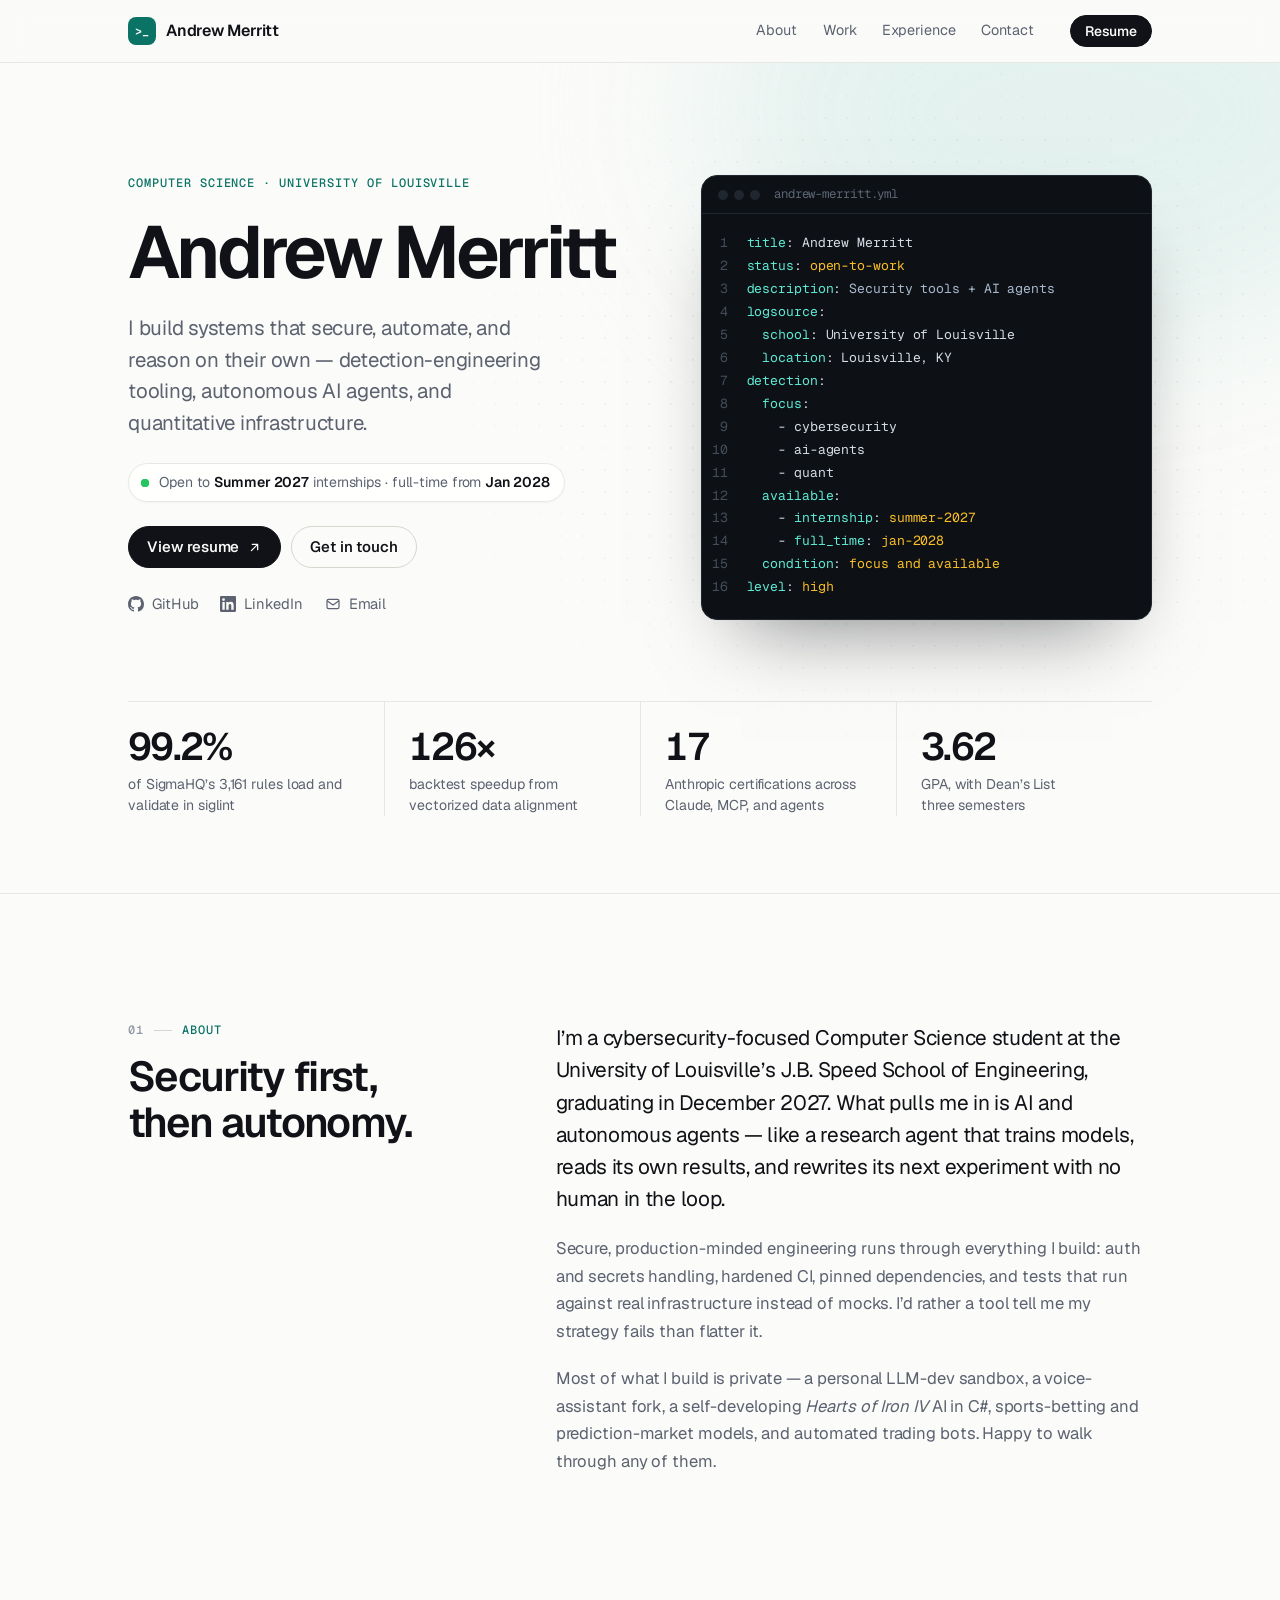
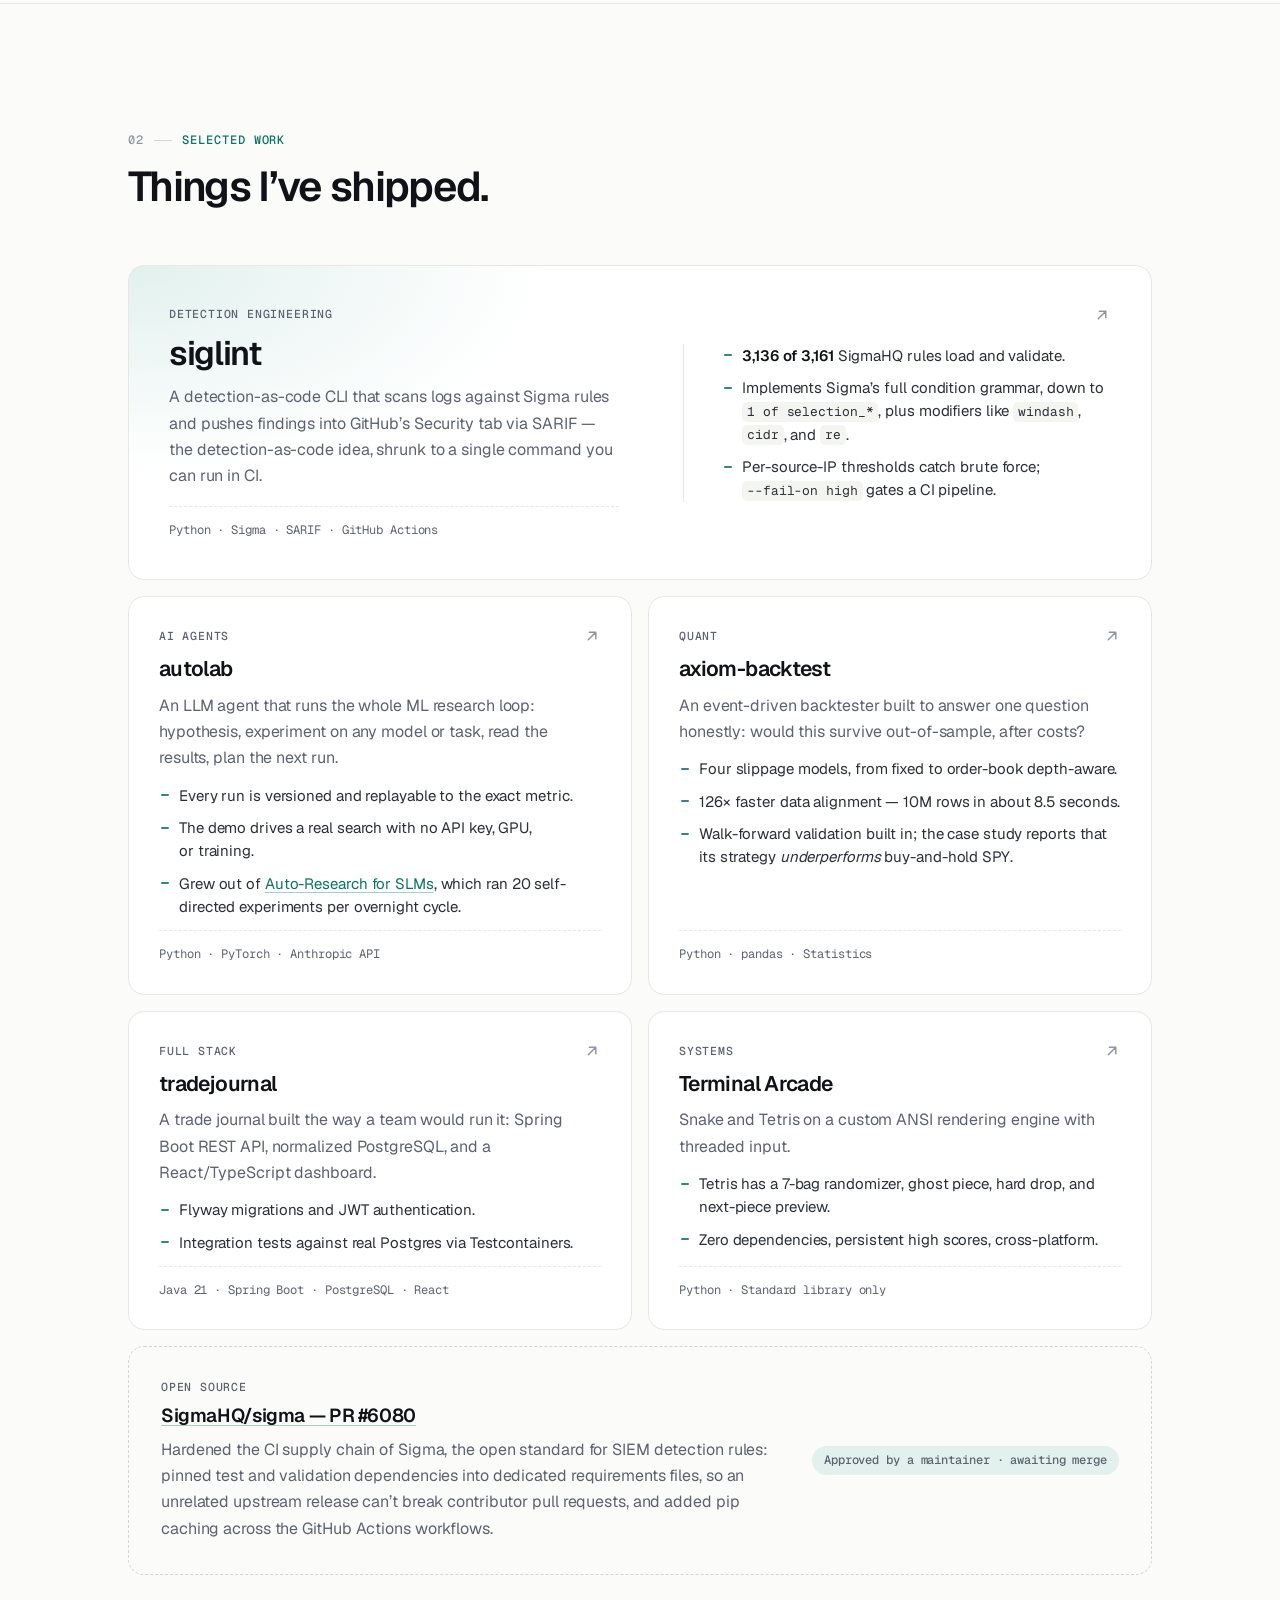
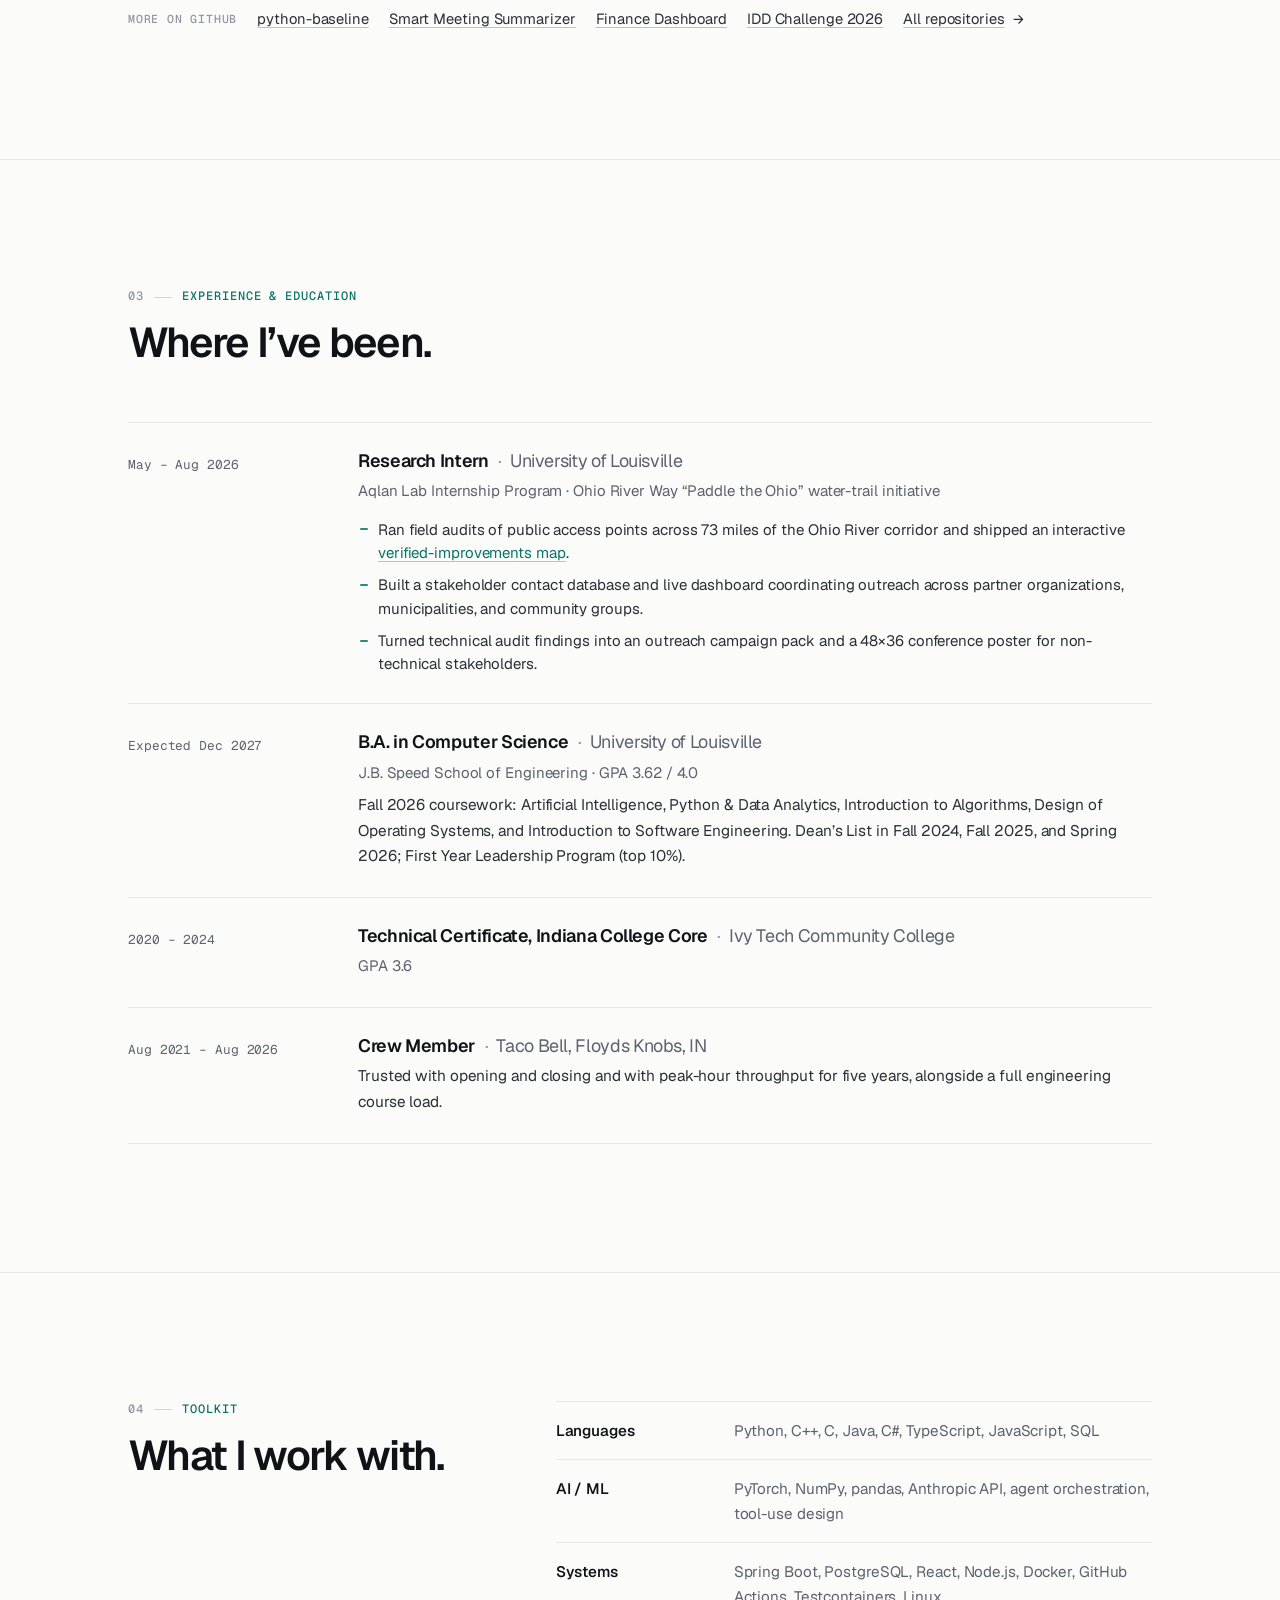
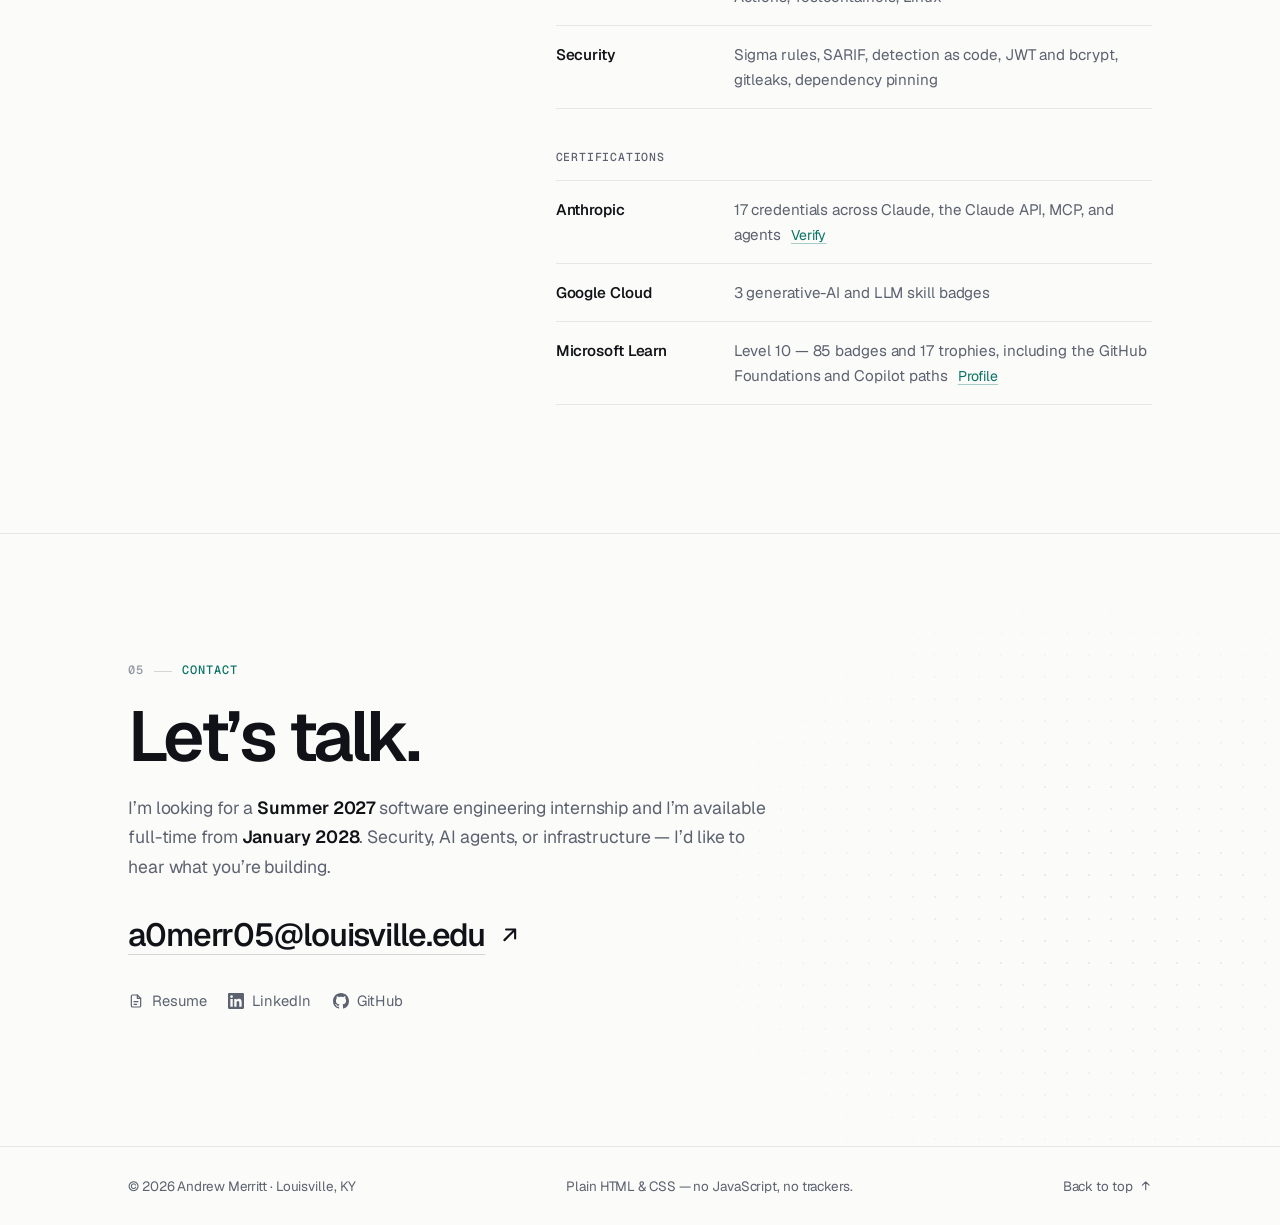
==== commit 08987a1e: "Education: list all five Fall 2026 courses" ====
--- a/index.html
+++ b/index.html
@@ -255,7 +255,7 @@
             <div>
               <h3>B.A. in Computer Science <span class="at">University of Louisville</span></h3>
               <p class="sub">J.B. Speed School of Engineering · GPA 3.62 / 4.0</p>
-              <p>Fall 2026 coursework: Design of Operating Systems, Introduction to Algorithms. Dean’s List in Fall 2024, Fall 2025, and Spring 2026; First Year Leadership Program (top 10%).</p>
+              <p>Fall 2026 coursework: Artificial Intelligence, Python &amp; Data Analytics, Introduction to Algorithms, Design of Operating Systems, and Introduction to Software Engineering. Dean’s List in Fall 2024, Fall 2025, and Spring 2026; First Year Leadership Program (top 10%).</p>
             </div>
           </li>
           <li>
--- a/style.css
+++ b/style.css
@@ -529,6 +529,9 @@
   background: none;
   color: inherit;
   font-size: inherit;
+  /* Inline code is nowrap, which collapses runs of spaces; the YAML's
+   * indentation needs <pre>'s whitespace back. */
+  white-space: pre;
   counter-reset: ln;
 }
 
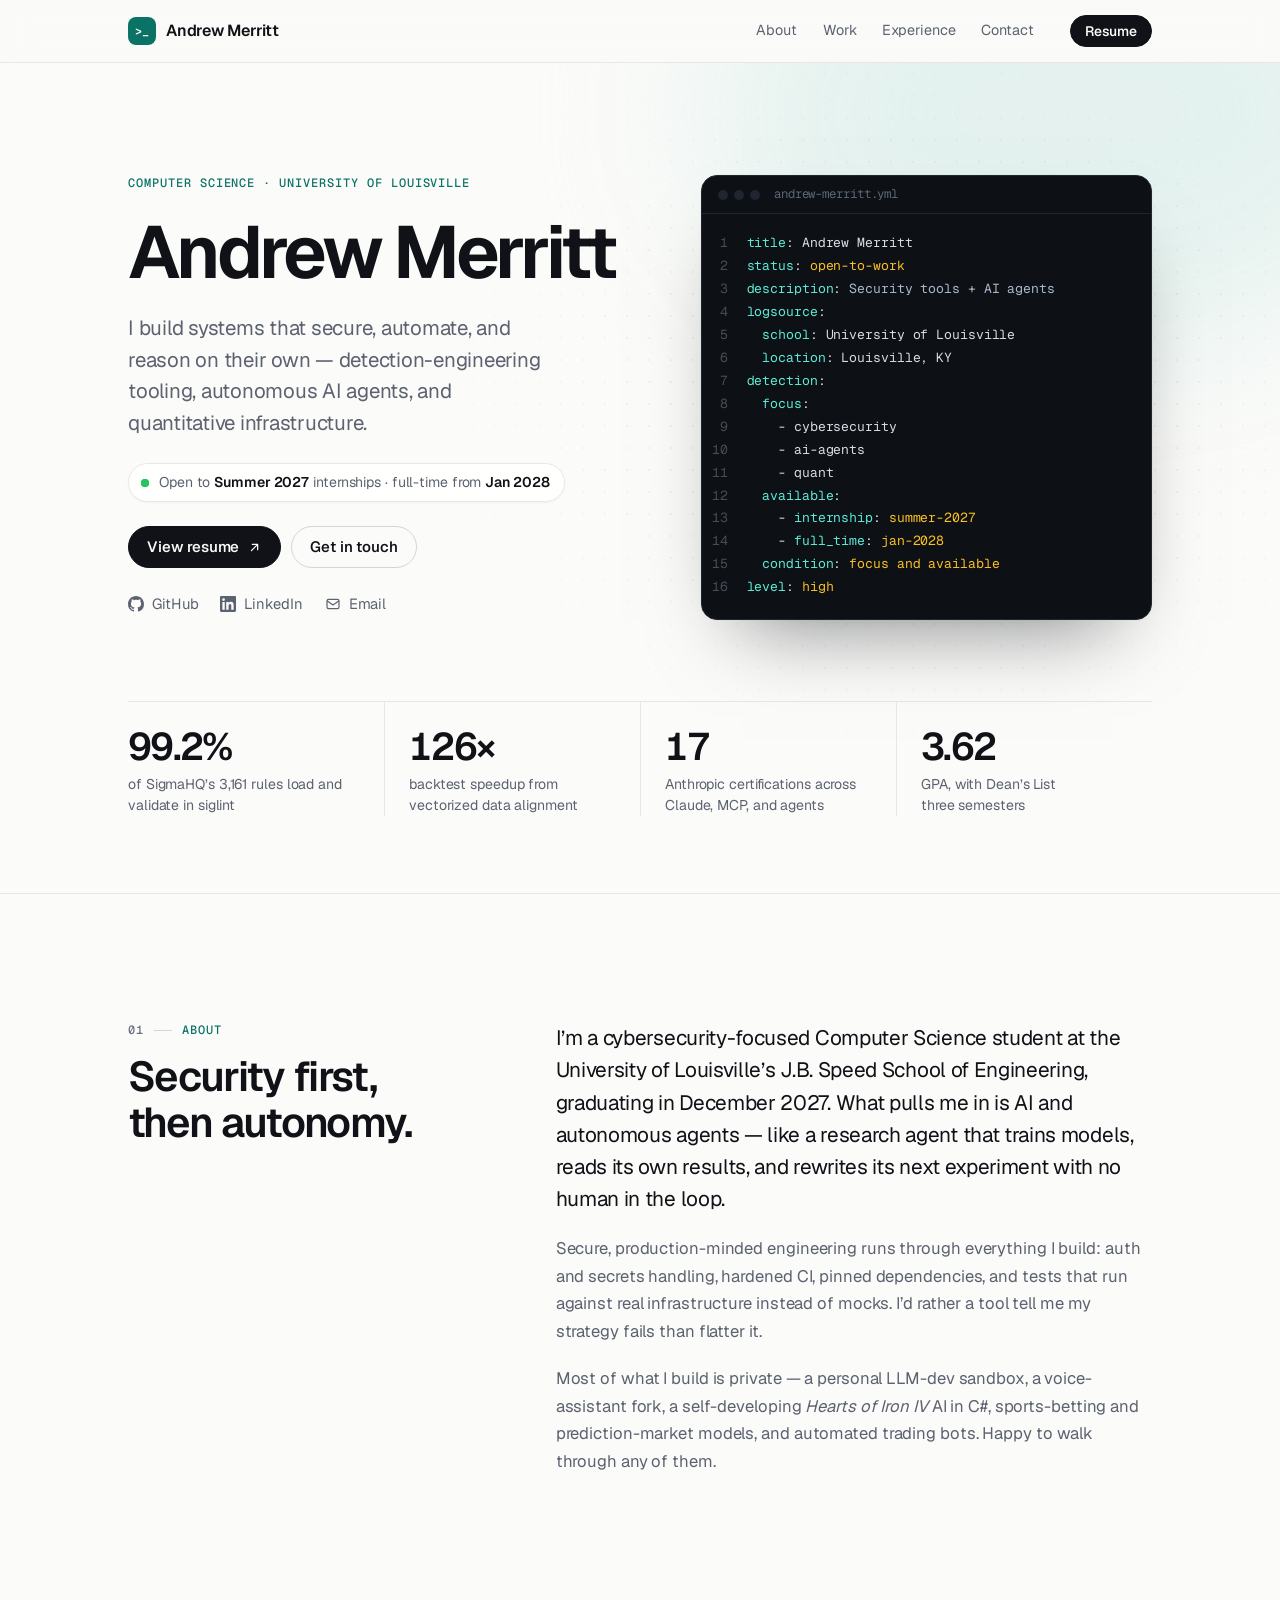
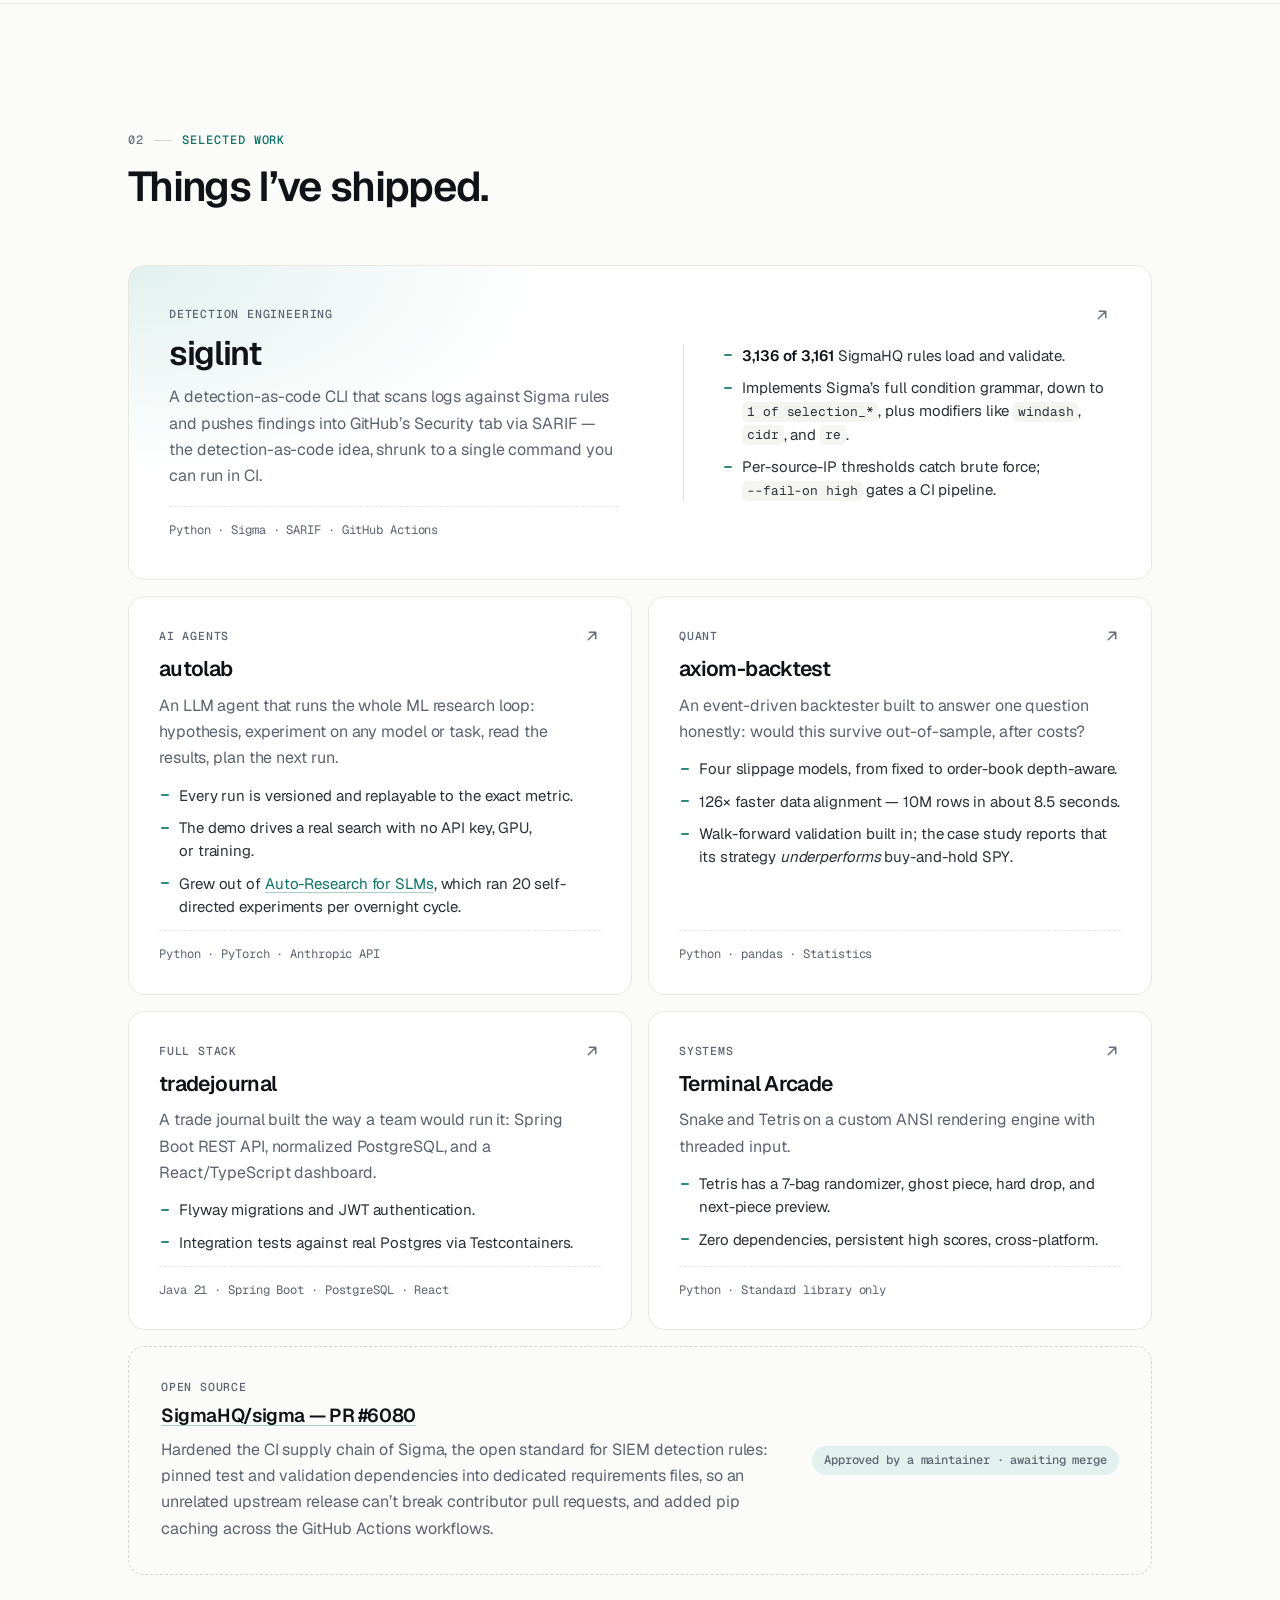
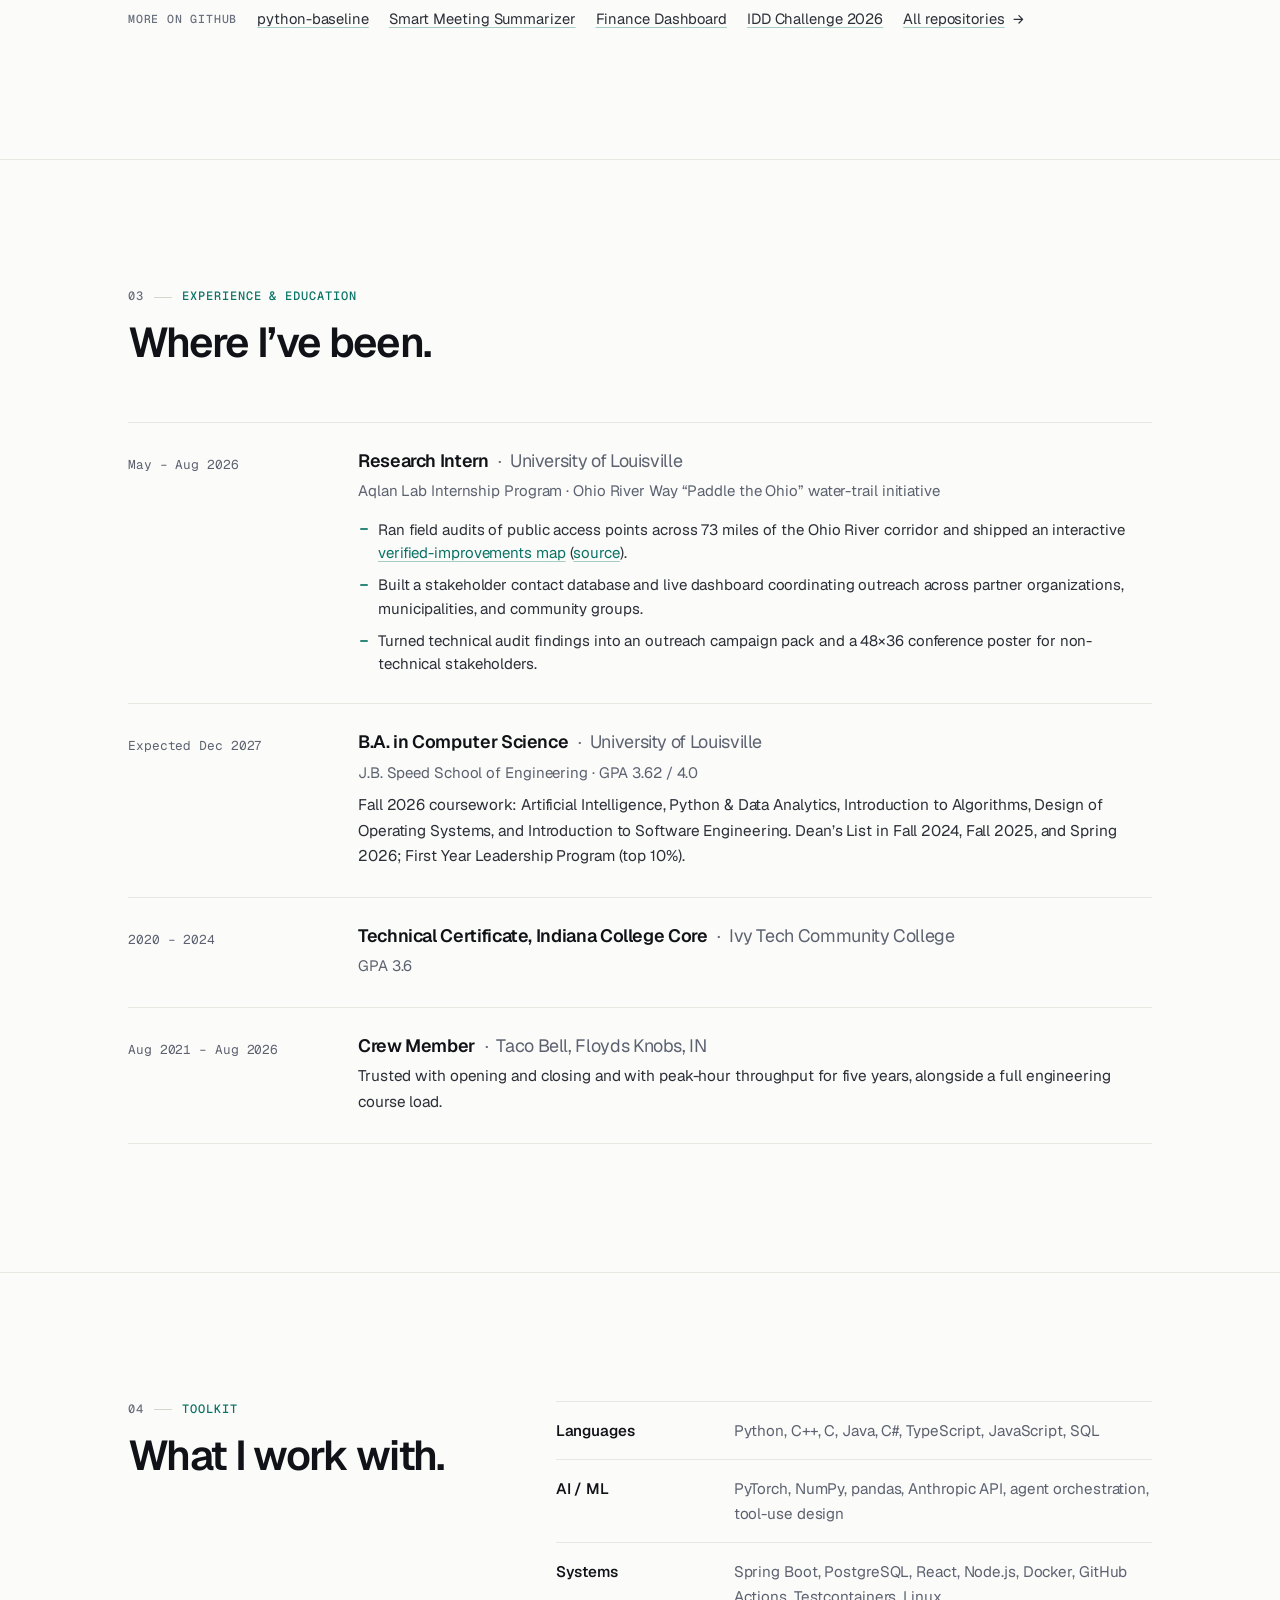
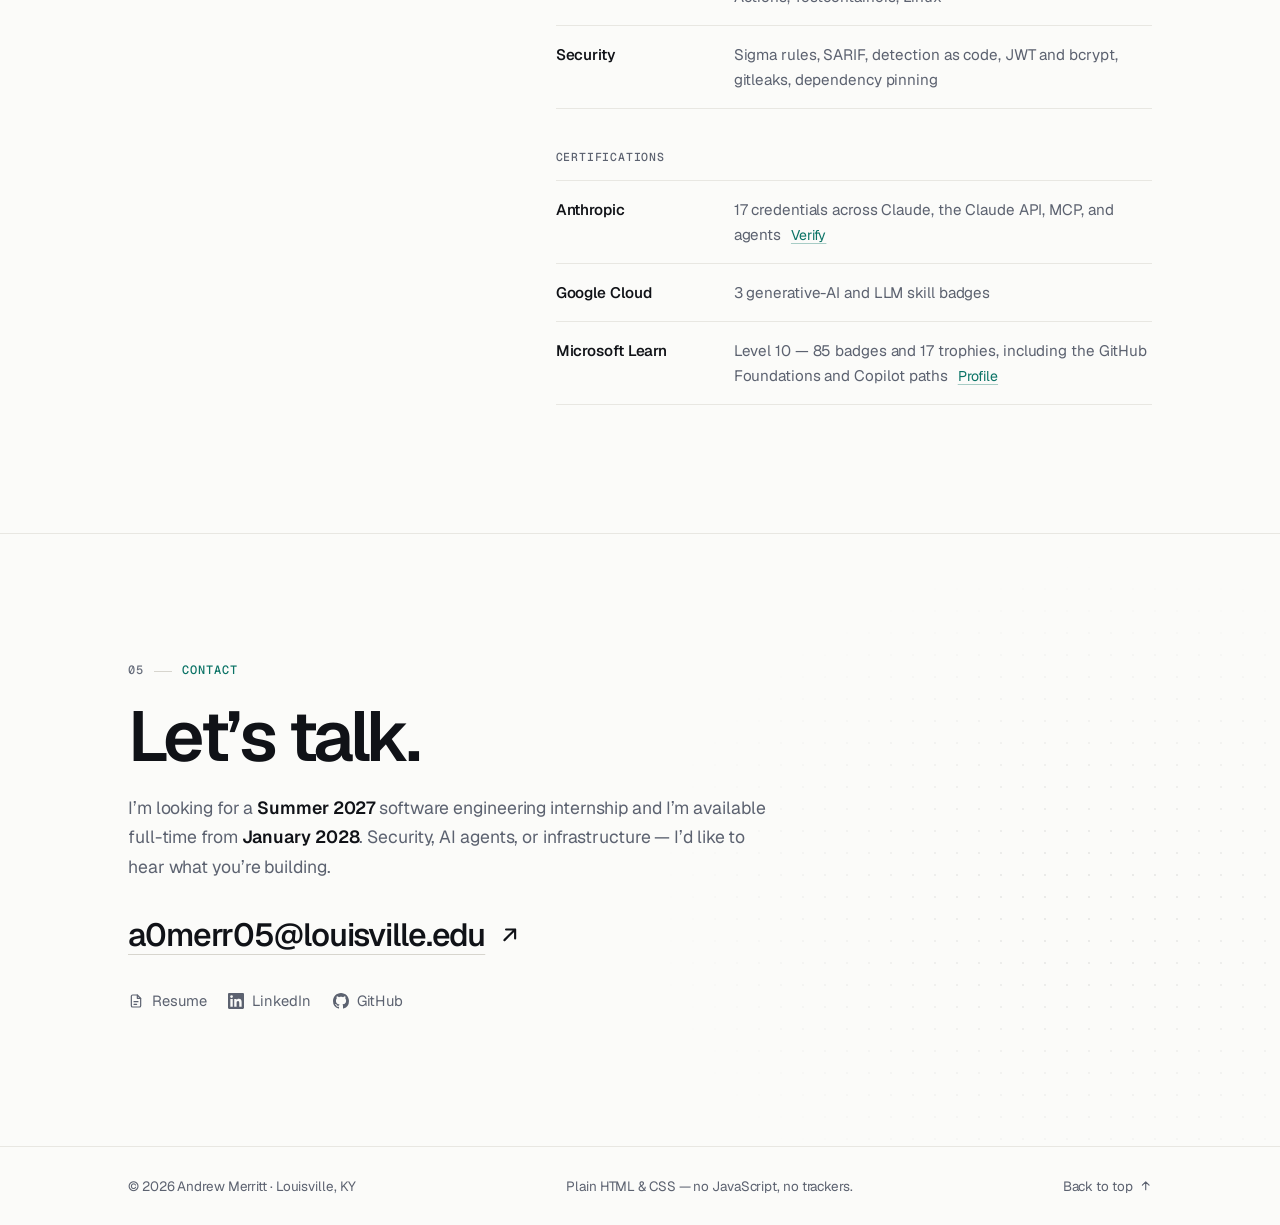
==== commit 78e7c366: "Experience: link the live Ohio River map, keep the source link The "verified-improvements map" link " ====
--- a/index.html
+++ b/index.html
@@ -11,12 +11,21 @@
   <meta name="color-scheme" content="light dark">
   <title>Andrew Merritt — Security tooling &amp; AI agents</title>
   <meta name="description" content="Andrew Merritt is a cybersecurity-focused Computer Science student at the University of Louisville who builds detection tooling, autonomous AI agents, and quantitative systems. Seeking a Summer 2027 internship.">
+  <meta name="author" content="Andrew Merritt">
+  <meta name="theme-color" content="#fbfbf9" media="(prefers-color-scheme: light)">
+  <meta name="theme-color" content="#0a0c10" media="(prefers-color-scheme: dark)">
   <link rel="canonical" href="https://a0merr.github.io/">
+  <!-- .ico for anything that can't take an SVG icon or just asks for
+       /favicon.ico; the touch icon is what iOS uses on the home screen. -->
+  <link rel="icon" href="favicon.ico" sizes="32x32">
   <link rel="icon" href="favicon.svg" type="image/svg+xml">
+  <link rel="apple-touch-icon" href="apple-touch-icon.png">
   <link rel="preload" href="fonts/geist-latin-wght-normal.woff2" as="font" type="font/woff2" crossorigin>
   <link rel="preload" href="fonts/geist-mono-latin-wght-normal.woff2" as="font" type="font/woff2" crossorigin>
   <link rel="stylesheet" href="style.css">
   <meta property="og:type" content="website">
+  <meta property="og:site_name" content="Andrew Merritt">
+  <meta property="og:locale" content="en_US">
   <meta property="og:url" content="https://a0merr.github.io/">
   <meta property="og:title" content="Andrew Merritt — Security tooling &amp; AI agents">
   <meta property="og:description" content="CS student at the University of Louisville building detection tooling, autonomous AI agents, and quant systems. Seeking a Summer 2027 internship.">
@@ -25,6 +34,48 @@
   <meta property="og:image:height" content="630">
   <meta property="og:image:alt" content="Andrew Merritt — detection-engineering tooling, autonomous AI agents, and quantitative systems. Seeking a Summer 2027 SWE internship.">
   <meta name="twitter:card" content="summary_large_image">
+  <!-- Structured data for search engines. A JSON-LD block is data, not
+       script: browsers never execute it, so the policy above still holds
+       and the page still runs no JavaScript. -->
+  <script type="application/ld+json">
+  {
+    "@context": "https://schema.org",
+    "@type": "ProfilePage",
+    "url": "https://a0merr.github.io/",
+    "mainEntity": {
+      "@type": "Person",
+      "name": "Andrew Merritt",
+      "alternateName": "a0merr",
+      "url": "https://a0merr.github.io/",
+      "description": "Cybersecurity-focused Computer Science student at the University of Louisville who builds detection tooling, autonomous AI agents, and quantitative systems.",
+      "email": "mailto:a0merr05@louisville.edu",
+      "address": {
+        "@type": "PostalAddress",
+        "addressLocality": "Louisville",
+        "addressRegion": "KY",
+        "addressCountry": "US"
+      },
+      "affiliation": {
+        "@type": "CollegeOrUniversity",
+        "name": "University of Louisville",
+        "url": "https://louisville.edu/"
+      },
+      "knowsAbout": [
+        "Cybersecurity",
+        "Detection engineering",
+        "Sigma rules",
+        "AI agents",
+        "Machine learning",
+        "Quantitative finance",
+        "Software engineering"
+      ],
+      "sameAs": [
+        "https://github.com/a0merr",
+        "https://www.linkedin.com/in/andrew-merritt-ab425537a"
+      ]
+    }
+  }
+  </script>
 </head>
 <body>
   <!-- Icon sprite, referenced below with <use href="#…">. -->
@@ -244,7 +295,7 @@
               <h3>Research Intern <span class="at">University of Louisville</span></h3>
               <p class="sub">Aqlan Lab Internship Program · Ohio River Way “Paddle the Ohio” water-trail initiative</p>
               <ul class="points">
-                <li>Ran field audits of public access points across 73 miles of the Ohio River corridor and shipped an interactive <a href="https://github.com/a0merr/ohio-river-way-map">verified-improvements map</a>.</li>
+                <li>Ran field audits of public access points across 73 miles of the Ohio River corridor and shipped an interactive <a href="https://a0merr.github.io/ohio-river-way-map/">verified-improvements map</a> (<a href="https://github.com/a0merr/ohio-river-way-map">source</a>).</li>
                 <li>Built a stakeholder contact database and live dashboard coordinating outreach across partner organizations, municipalities, and community groups.</li>
                 <li>Turned technical audit findings into an outreach campaign pack and a 48×36 conference poster for non-technical stakeholders.</li>
               </ul>
--- a/style.css
+++ b/style.css
@@ -34,7 +34,7 @@
   --ink: #101217;
   --ink-2: #2b2f38;
   --muted: #5c6270;
-  --faint: #9096a3;
+  --faint: #6a707e; /* still text (section numbers, labels): 4.5:1 minimum */
   --line: #e8e7e2;
   --line-strong: #d7d5ce;
   --accent: #0b7366;
@@ -66,7 +66,7 @@
     --ink: #eceef2;
     --ink-2: #c8cdd7;
     --muted: #949bab;
-    --faint: #687082;
+    --faint: #788092;
     --line: #1d232c;
     --line-strong: #2a313c;
     --accent: #5fd4c4;
@@ -202,6 +202,7 @@
   letter-spacing: 0.08em;
   text-transform: uppercase;
   color: var(--accent);
+  text-wrap: balance;
 }
 
 .eyebrow span {
@@ -373,9 +374,16 @@
   background: var(--bg-soft);
 }
 
+/* Phones: the section links drop to a slim second row rather than
+ * disappearing, so a long page stays navigable with no script. */
 @media (max-width: 720px) {
-  nav { display: none; }
+  html { scroll-padding-top: 108px; }
+  .header-row { flex-wrap: wrap; gap: 0 16px; min-height: 0; padding-top: 10px; }
   .header-row > .btn { margin-left: auto; }
+  /* order: the nav precedes the Resume button in the markup. */
+  nav { order: 1; flex: 0 0 100%; margin: 8px 0 0; border-top: 1px solid var(--line); }
+  .nav-links { justify-content: space-between; gap: 0; margin-inline: -10px; }
+  .nav-links a { padding: 10px; font-size: 0.86rem; }
 }
 
 /* ---- Hero -------------------------------------------------------------- */
@@ -977,6 +985,13 @@
   margin-top: 6px;
 }
 
+/* In a narrow column the place takes its own line, so a wrapped heading
+ * never starts with the separator dot. */
+@media (max-width: 900px) {
+  .timeline .at { display: block; margin: 5px 0 0; font-size: 1rem; line-height: 1.35; }
+  .timeline .at::before { content: none; }
+}
+
 @media (max-width: 700px) {
   .timeline > li { grid-template-columns: minmax(0, 1fr); }
 }
@@ -1113,6 +1128,9 @@
   display: inline-flex;
   align-items: center;
   gap: 6px;
+  /* Padding for a 24px+ tap target; the negative margin keeps the row height. */
+  padding-block: 4px;
+  margin-block: -4px;
   color: var(--muted);
   text-decoration: none;
 }
@@ -1140,3 +1158,92 @@
     transition: none !important;
   }
 }
+
+/* ---- Print ------------------------------------------------------------- */
+
+/* For anyone who prints the page or saves it as a PDF: always the light
+ * palette, none of the screen chrome, and link destinations spelled out. */
+@media print {
+  :root {
+    color-scheme: light;
+    --bg: #fff;
+    --bg-soft: #f4f4f1;
+    --surface: #fff;
+    --ink: #101217;
+    --ink-2: #2b2f38;
+    --muted: #4a4f5b;
+    --faint: #6a707e;
+    --line: #dcdad3;
+    --line-strong: #c9c6bd;
+    --accent: #0b7366;
+    --accent-soft: #e2f1ee;
+    --shadow: none;
+  }
+
+  /* Sizes are in rem, so scaling the root scales the whole page. */
+  html { scroll-behavior: auto; font-size: 85%; }
+
+  *, *::before, *::after {
+    animation: none !important;
+    transition: none !important;
+  }
+
+  /* Browsers drop backgrounds on paper; these two carry meaning. */
+  .points li::before,
+  .badge {
+    -webkit-print-color-adjust: exact;
+    print-color-adjust: exact;
+  }
+
+  .site-header,
+  .skip,
+  .rule,
+  .actions,
+  .pulse,
+  .card-arrow,
+  .hero::before,
+  .hero::after,
+  .contact-section::before,
+  .email .icon,
+  /* The address is printed in full under Contact. */
+  .hero .social li:has(a[href^="mailto:"]),
+  .site-footer p:last-child {
+    display: none;
+  }
+
+  .hero { padding-block: 0 20pt; }
+  .hero-grid { grid-template-columns: minmax(0, 1fr); }
+  .stats { margin-top: 20pt; }
+  .section { padding-block: 22pt; }
+  .section-head { margin-bottom: 14pt; }
+  .featured { background: var(--surface); }
+  .status { box-shadow: none; }
+
+  /* Block flow paginates better than a grid: a card moves to the next page
+   * only when it truly doesn't fit. */
+  .cards { display: block; }
+  .cards > .card + .card { margin-top: 12pt; }
+  .card { padding: 16pt; }
+
+  .card,
+  .oss,
+  .timeline > li,
+  .rows > div,
+  .stats > div {
+    break-inside: avoid;
+  }
+
+  h2, h3 { break-after: avoid; }
+
+  main a[href^="http"]::after {
+    content: " (" attr(href) ")";
+    color: var(--muted);
+    font: 400 8pt/1.4 var(--mono);
+    letter-spacing: 0;
+    overflow-wrap: anywhere;
+  }
+
+  /* On screen this pseudo-element is the card-sized click overlay; on paper
+   * it goes back into the text flow to carry the URL above. */
+  .stretched::after { position: static; }
+}
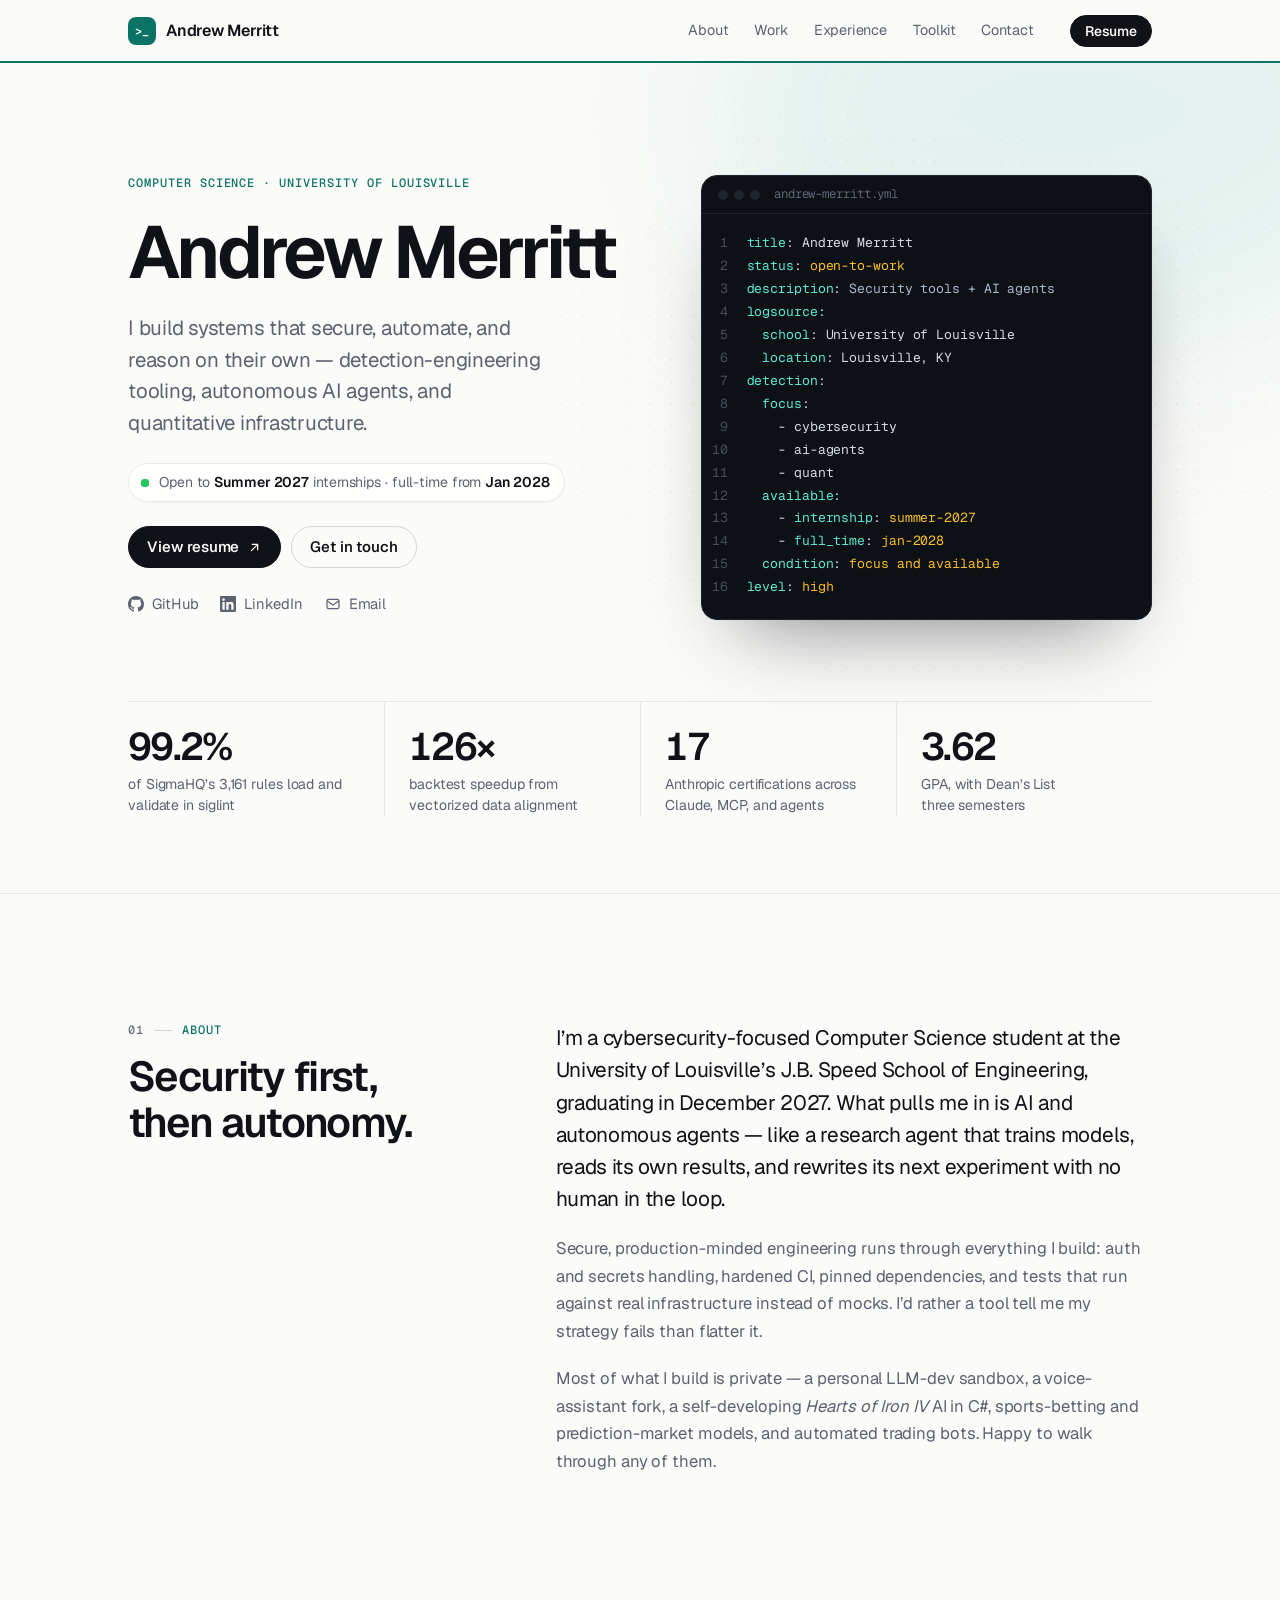
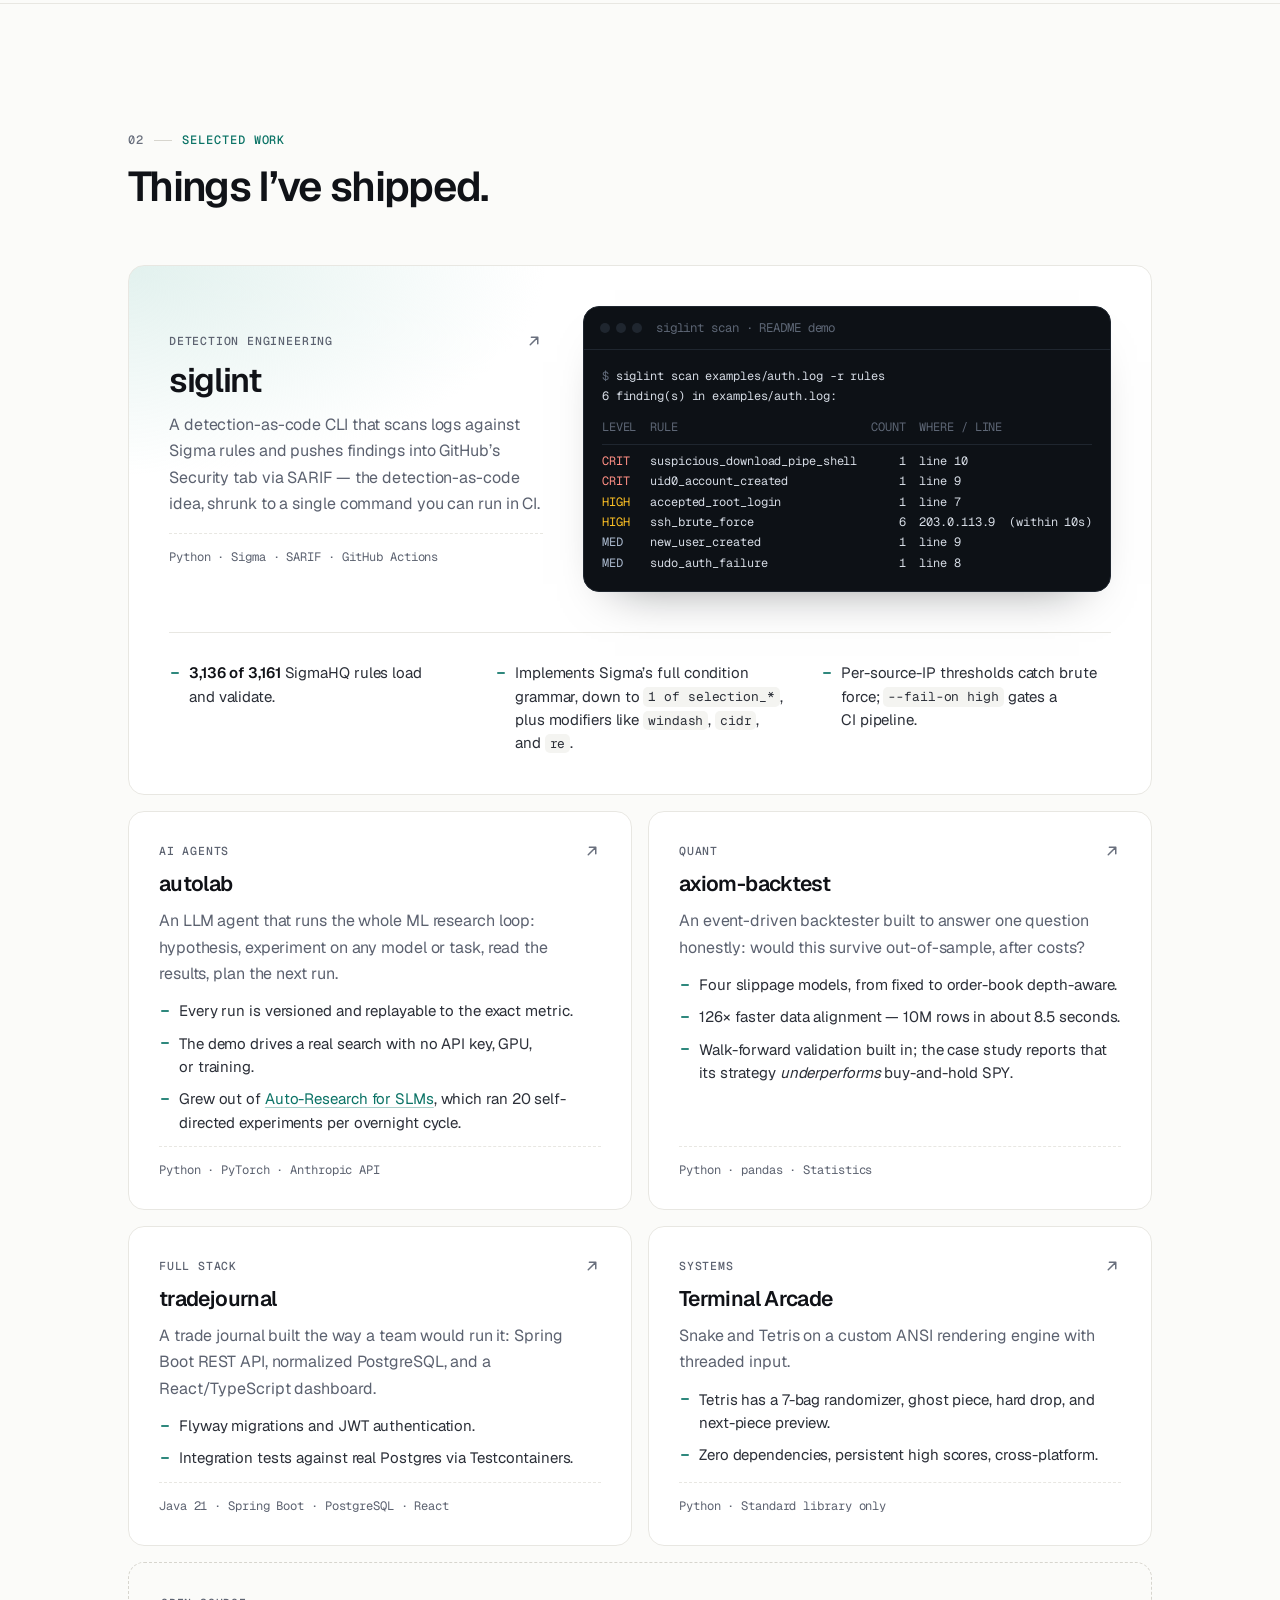
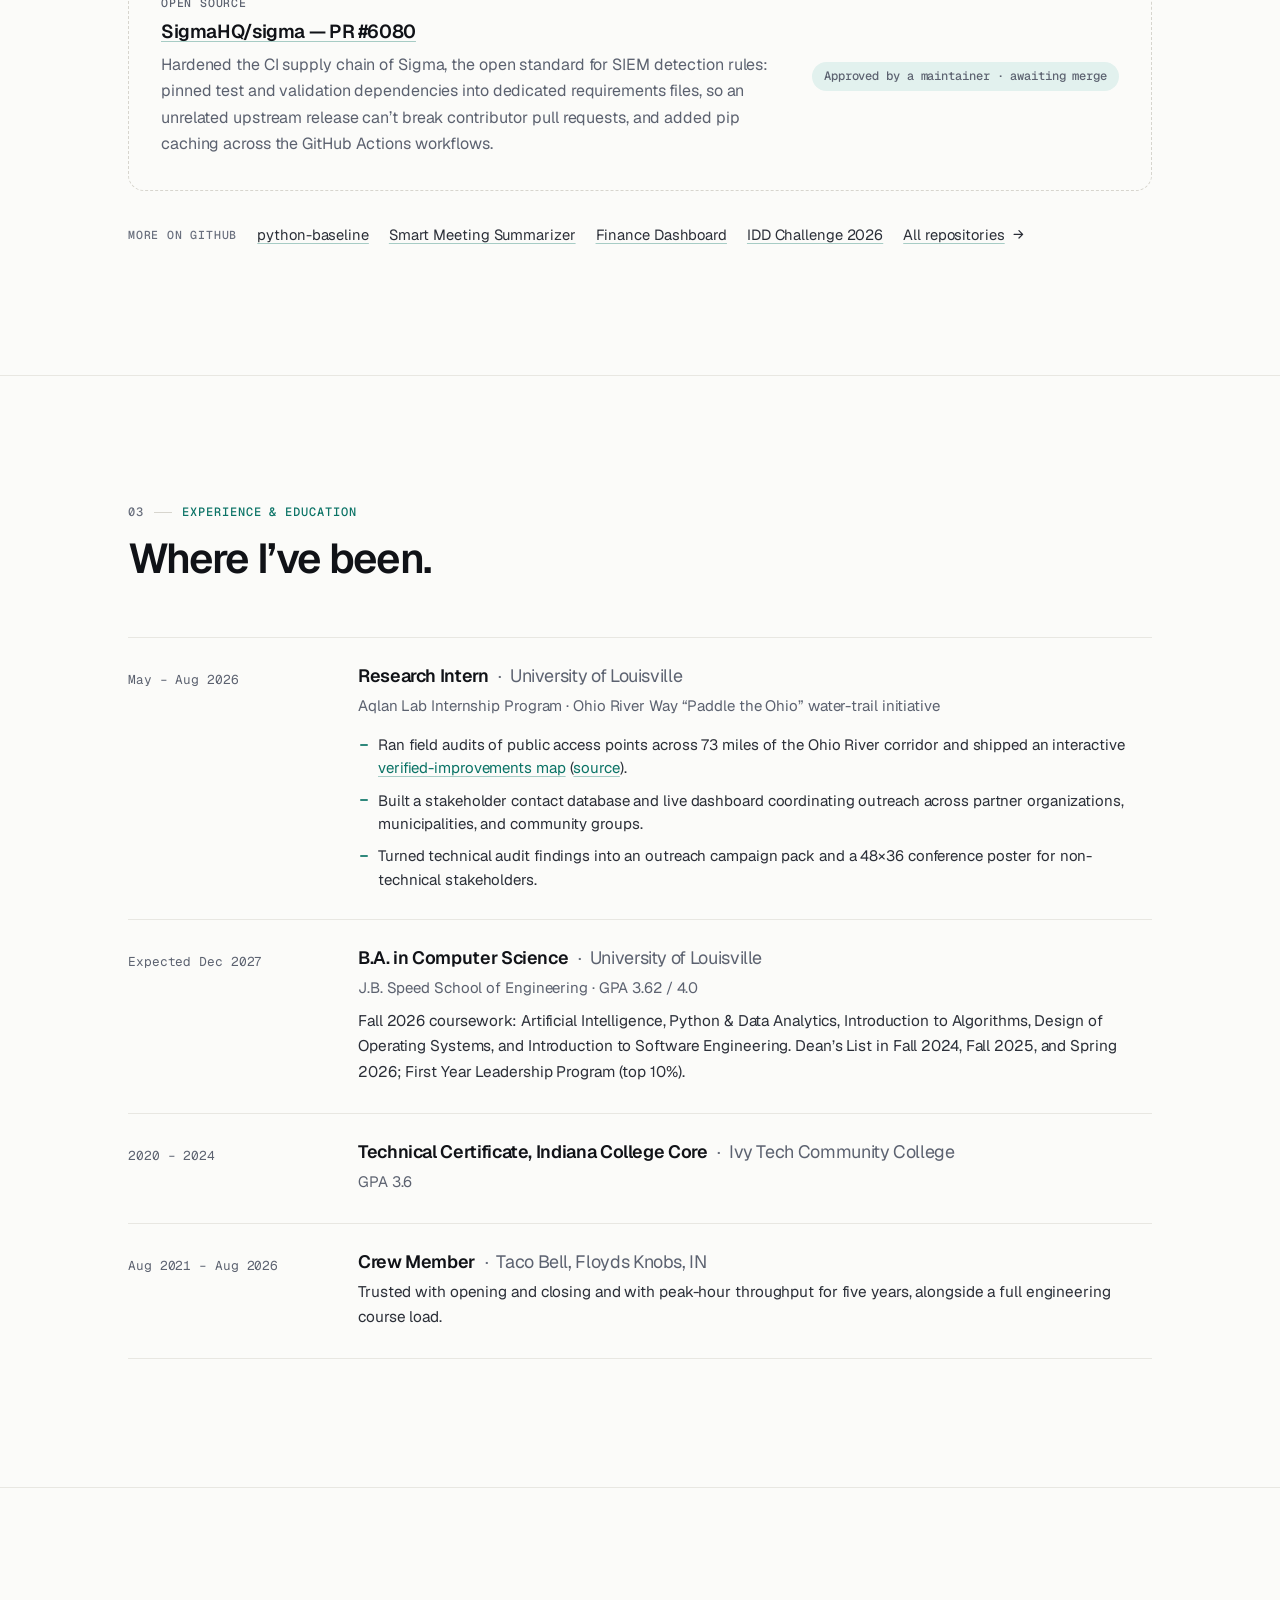
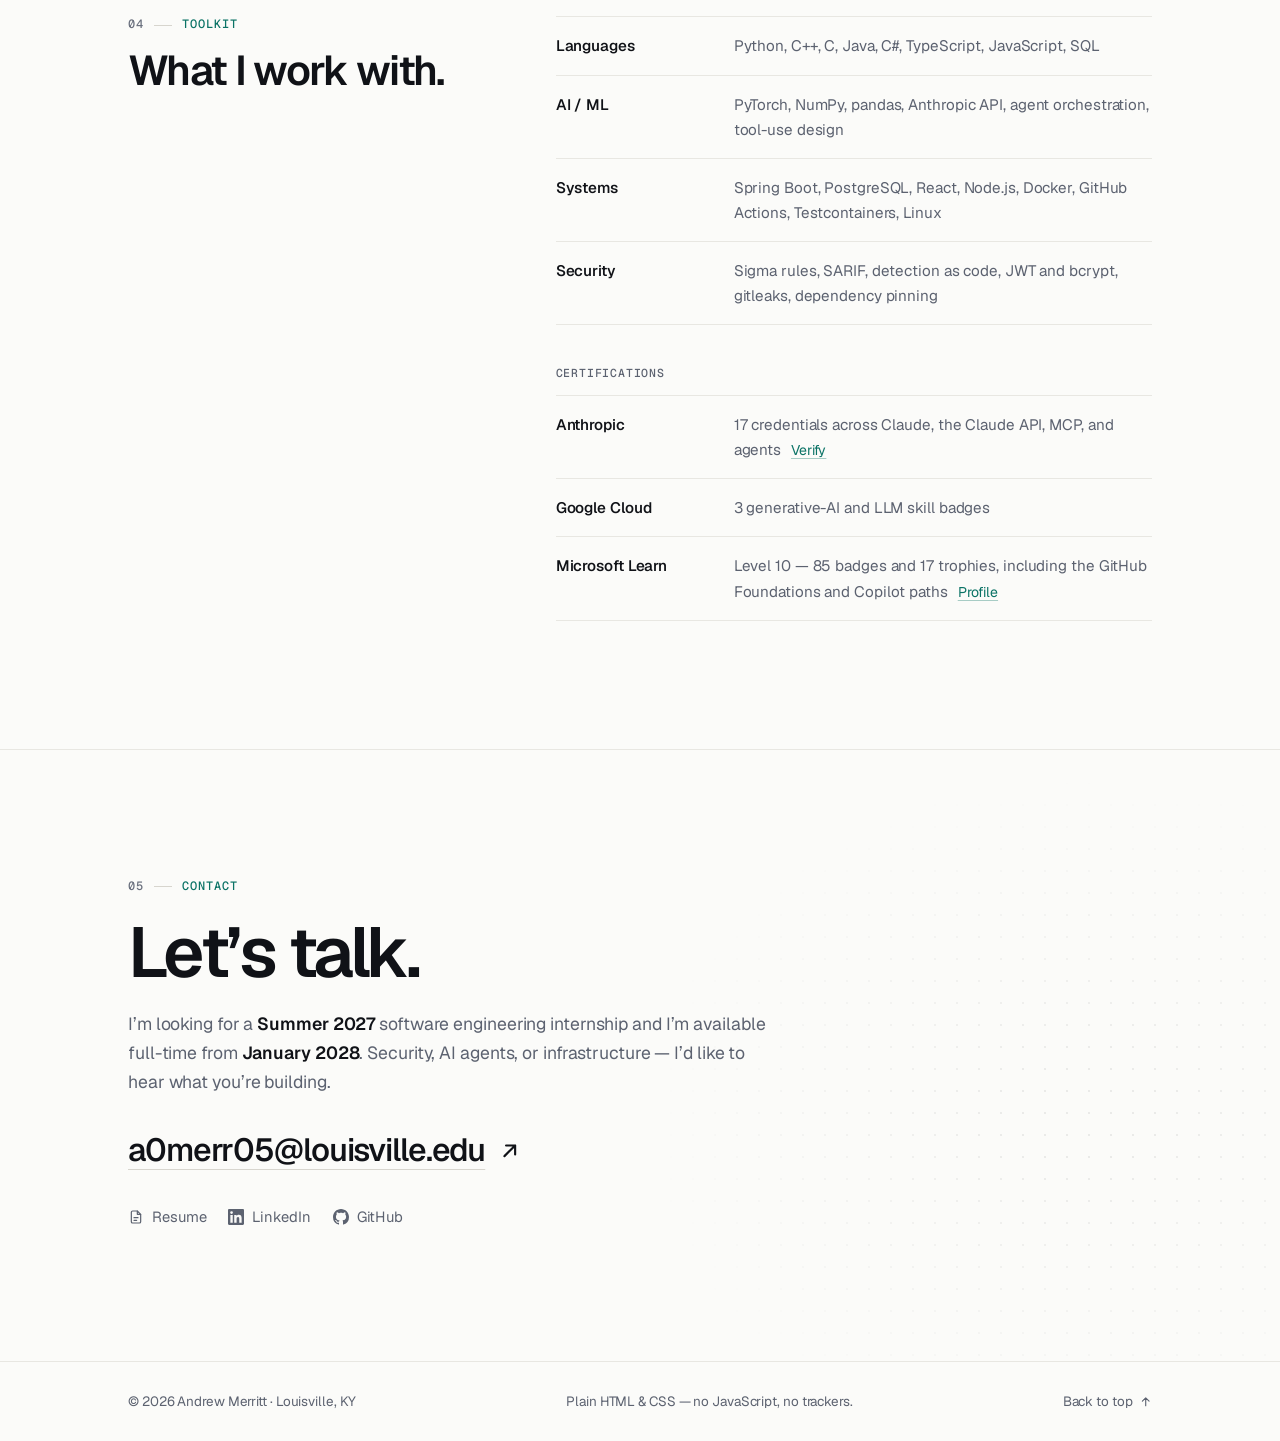
==== commit d4056057: "Scroll polish and a siglint demo, still with no JavaScript - The siglint card shows the tool's READM" ====
--- a/index.html
+++ b/index.html
@@ -99,6 +99,7 @@
           <li><a href="#about">About</a></li>
           <li><a href="#work">Work</a></li>
           <li><a href="#experience">Experience</a></li>
+          <li><a href="#skills">Toolkit</a></li>
           <li><a href="#contact">Contact</a></li>
         </ul>
       </nav>
@@ -194,6 +195,24 @@
             <p>A detection-as-code CLI that scans logs against Sigma rules and pushes findings into GitHub’s Security tab via SARIF — the detection-as-code idea, shrunk to a single command you can run in CI.</p>
             <p class="stack">Python · Sigma · SARIF · GitHub Actions</p>
           </div>
+
+          <!-- The demo run from siglint's README, copied verbatim - if the
+               tool's output changes there, update it here. Unlike the hero
+               card this one is content, so screen readers get it too. The
+               line breaks sit inside the tags, as above. -->
+          <figure class="term">
+            <figcaption><span class="dots" aria-hidden="true"><i></i><i></i><i></i></span>siglint scan · README demo</figcaption>
+<pre><code><span class="l"><span class="p">$</span> siglint scan examples/auth.log -r rules</span
+><span class="l">6 finding(s) in examples/auth.log:</span
+><span class="l h">LEVEL  RULE                            COUNT  WHERE / LINE</span
+><span class="l"><span class="c">CRIT</span>   suspicious_download_pipe_shell      1  line 10</span
+><span class="l"><span class="c">CRIT</span>   uid0_account_created                1  line 9</span
+><span class="l"><span class="v">HIGH</span>   accepted_root_login                 1  line 7</span
+><span class="l"><span class="v">HIGH</span>   ssh_brute_force                     6  203.0.113.9  (within 10s)</span
+><span class="l"><span class="s">MED</span>    new_user_created                    1  line 9</span
+><span class="l"><span class="s">MED</span>    sudo_auth_failure                   1  line 8</span></code></pre>
+          </figure>
+
           <ul class="points">
             <li><strong>3,136 of 3,161</strong> SigmaHQ rules load and validate.</li>
             <li>Implements Sigma’s full condition grammar, down to <code>1 of selection_*</code>, plus modifiers like <code>windash</code>, <code>cidr</code>, and <code>re</code>.</li>
--- a/style.css
+++ b/style.css
@@ -50,6 +50,7 @@
   --code-key: #5eead4;
   --code-val: #fbbf24;
   --code-str: #a9b8cc;
+  --code-crit: #ff8f85;
 
   --radius: 16px;
   --sans: "Geist", ui-sans-serif, system-ui, -apple-system, "Segoe UI", Roboto, "Helvetica Neue", Arial, sans-serif;
@@ -374,6 +375,19 @@
   background: var(--bg-soft);
 }
 
+/* Marks the link for the section on screen. This is scroll-marker CSS, not
+ * script; a browser without it shows no marker and loses nothing else. The
+ * group sits on the whole row so the brand link (#top) owns the hero - with
+ * only the section links in it, "About" would light up before you got there. */
+.header-row {
+  scroll-target-group: auto;
+}
+
+.nav-links a:target-current {
+  color: var(--ink);
+  background: var(--bg-soft);
+}
+
 /* Phones: the section links drop to a slim second row rather than
  * disappearing, so a long page stays navigable with no script. */
 @media (max-width: 720px) {
@@ -382,8 +396,16 @@
   .header-row > .btn { margin-left: auto; }
   /* order: the nav precedes the Resume button in the markup. */
   nav { order: 1; flex: 0 0 100%; margin: 8px 0 0; border-top: 1px solid var(--line); }
-  .nav-links { justify-content: space-between; gap: 0; margin-inline: -10px; }
-  .nav-links a { padding: 10px; font-size: 0.86rem; }
+  .nav-links { justify-content: space-between; gap: 0; margin-inline: -8px; }
+  .nav-links a { padding: 10px 8px; font-size: 0.86rem; }
+  /* A pill behind every link would crowd the row; mark the current one
+   * with weight alone. */
+  .nav-links a:target-current { background: none; font-weight: 550; }
+}
+
+@media (max-width: 359px) {
+  .nav-links { margin-inline: -4px; }
+  .nav-links a { padding-inline: 4px; font-size: 0.8rem; }
 }
 
 /* ---- Hero -------------------------------------------------------------- */
@@ -489,8 +511,10 @@
   to { transform: scale(3.2); opacity: 0; }
 }
 
-/* The Sigma-rule card */
-.rule {
+/* The terminal windows: the Sigma-rule card here in the hero (.rule) and the
+ * siglint demo in the featured project (.term). They share the chrome. */
+.rule,
+.term {
   margin: 0;
   min-width: 0;
   border: 1px solid var(--code-line);
@@ -501,7 +525,8 @@
   overflow: hidden;
 }
 
-.rule figcaption {
+.rule figcaption,
+.term figcaption {
   display: flex;
   align-items: center;
   gap: 14px;
@@ -523,14 +548,16 @@
   background: var(--code-line);
 }
 
-.rule pre {
+.rule pre,
+.term pre {
   margin: 0;
   padding: 18px 20px 20px 0;
   overflow-x: auto;
   font: 0.82rem/1.75 var(--mono);
 }
 
-.rule code {
+.rule code,
+.term code {
   display: block;
   padding: 0;
   border: 0;
@@ -538,13 +565,20 @@
   color: inherit;
   font-size: inherit;
   /* Inline code is nowrap, which collapses runs of spaces; the YAML's
-   * indentation needs <pre>'s whitespace back. */
+   * indentation and the table's columns need <pre>'s whitespace back. */
   white-space: pre;
+}
+
+.rule code {
   counter-reset: ln;
 }
 
+.rule .l,
+.term .l {
+  display: block;
+}
+
 .rule .l {
-  display: block;
   counter-increment: ln;
 }
 
@@ -559,8 +593,47 @@
 }
 
 .rule .k { color: var(--code-key); }
-.rule .v { color: var(--code-val); }
-.rule .s { color: var(--code-str); }
+.rule .v, .term .v { color: var(--code-val); }
+.rule .s, .term .s { color: var(--code-str); }
+
+/* The siglint demo. It sits inside a card whose title link is stretched over
+ * the whole card, so it is lifted above that overlay: the text stays
+ * selectable and, on a phone, the table can be swiped sideways. */
+.term {
+  position: relative;
+  z-index: 1;
+  box-shadow: 0 24px 48px -32px rgb(8 12 16 / 0.5);
+}
+
+/* Room to wrap: on the narrowest phones the caption takes two lines. */
+.term figcaption {
+  line-height: 1.4;
+}
+
+.term pre {
+  padding: 16px 18px 18px;
+  font-size: 0.75rem;
+  line-height: 1.7;
+}
+
+/* As wide as the longest line, so the header's rule spans the full table
+ * even when the table is wider than the window and scrolls. */
+.term code {
+  width: max-content;
+  min-width: 100%;
+}
+
+.term .p { color: var(--code-dim); }
+.term .c { color: var(--code-crit); }
+
+/* The table header. siglint prints a row of dashes under it; a border says
+ * the same thing without setting the table's width. */
+.term .h {
+  margin-block: 0.9em 0.5em;
+  padding-bottom: 0.5em;
+  border-bottom: 1px solid var(--code-line);
+  color: var(--code-dim);
+}
 
 /* Stats strip */
 .stats {
@@ -664,6 +737,15 @@
   align-content: start;
 }
 
+/* The heading stays alongside while its column of content scrolls past. */
+@media (min-width: 901px) {
+  .split .section-head {
+    position: sticky;
+    top: 104px;
+    align-self: start;
+  }
+}
+
 @media (max-width: 900px) {
   .split { grid-template-columns: minmax(0, 1fr); }
 }
@@ -768,10 +850,12 @@
   color: var(--muted);
 }
 
+/* Copy on the left, the demo on the right at the width its table needs, and
+ * the three points in a row underneath. */
 .featured {
   display: grid;
-  grid-template-columns: minmax(0, 1.05fr) minmax(0, 1fr);
-  gap: clamp(24px, 5vw, 64px);
+  grid-template-columns: minmax(0, 1fr) auto;
+  gap: clamp(24px, 4vw, 40px);
   align-items: center;
   margin-bottom: 16px;
   padding: clamp(24px, 4vw, 40px);
@@ -795,21 +879,21 @@
   margin-top: 4px;
 }
 
-/* Pinned to the card's corner rather than the end of the left column. */
-.featured .card-arrow {
-  position: absolute;
-  top: clamp(24px, 4vw, 40px);
-  right: clamp(24px, 4vw, 40px);
-}
-
 .featured > .points {
-  padding-left: clamp(0px, 3vw, 40px);
-  border-left: 1px solid var(--line);
+  grid-column: 1 / -1;
+  grid-template-columns: repeat(3, minmax(0, 1fr));
+  gap: 12px clamp(20px, 3vw, 36px);
+  padding-top: clamp(20px, 3vw, 28px);
+  border-top: 1px solid var(--line);
+}
+
+/* Below this the demo's table no longer fits beside the copy. */
+@media (max-width: 1099px) {
+  .featured { grid-template-columns: minmax(0, 1fr); }
 }
 
 @media (max-width: 780px) {
-  .featured { grid-template-columns: minmax(0, 1fr); }
-  .featured > .points { padding-left: 0; border-left: 0; }
+  .featured > .points { grid-template-columns: minmax(0, 1fr); }
 }
 
 .cards {
@@ -1147,6 +1231,90 @@
   justify-items: start;
   align-content: center;
   min-height: 80vh;
+}
+
+/* ---- Scroll-driven polish ---------------------------------------------- */
+
+/* Everything below is tied to the scroll position by CSS alone - there is
+ * still no script. A browser without scroll-driven animations skips the
+ * whole block and shows the page as it always was, and so does anyone who
+ * asks for reduced motion. */
+@supports (animation-timeline: view()) {
+  @media screen and (prefers-reduced-motion: no-preference) {
+    /* Reading progress, drawn along the header's bottom edge. */
+    .site-header::after {
+      content: "";
+      position: absolute;
+      inset: auto 0 -1px;
+      height: 2px;
+      background: var(--accent);
+      transform-origin: 0 50%;
+      animation: progress linear both;
+      animation-timeline: scroll(root);
+    }
+
+    /* Hero depth. Over the first screen of scrolling the glow and the dot
+     * grid fall behind the text and the rule card runs slightly ahead of
+     * it, so the three read as separate layers. */
+    .hero::before,
+    .hero::after {
+      animation: drift linear both;
+      animation-timeline: scroll(root);
+      animation-range: 0 100vh;
+    }
+
+    .hero::before { --drift: 44px; }
+    .hero::after { --drift: 150px; }
+
+    /* The card keeps its entrance; the drift is added to it. The two don't
+     * collide because one animates transform and the other translate. */
+    .rule {
+      --drift: -32px;
+      animation: rise 0.7s var(--ease) 0.15s both, drift linear both;
+      animation-timeline: auto, scroll(root);
+      animation-range: normal, 0 100vh;
+    }
+
+    /* Content fades up over the first stretch of its way into view. The
+     * range is a fixed distance, not a share of the element, so a block
+     * taller than the window isn't left half-transparent while it's read.
+     * Fill is backwards only: once a block is in, the animation lets go of
+     * it, and hover transforms and text rendering are back to normal. */
+    .section-head,
+    .prose > *,
+    .card,
+    .oss,
+    .more-list,
+    .timeline > li,
+    .rows > div,
+    .rows-title,
+    .contact > * {
+      animation: reveal linear backwards;
+      animation-timeline: view();
+      animation-range: entry 0% entry 120px;
+    }
+
+    /* overflow: hidden would make this section the scroller that view()
+     * measures against, and it never scrolls. clip trims the dot grid just
+     * the same without becoming one. */
+    .contact-section {
+      overflow: clip;
+    }
+  }
+}
+
+@keyframes progress {
+  from { transform: scaleX(0); }
+  to { transform: scaleX(1); }
+}
+
+@keyframes drift {
+  to { translate: 0 var(--drift, 0px); }
+}
+
+/* translate, not transform: .card:hover owns transform. */
+@keyframes reveal {
+  from { opacity: 0; translate: 0 14px; }
 }
 
 /* ---- Motion preferences ------------------------------------------------ */
@@ -1211,6 +1379,25 @@
     display: none;
   }
 
+  /* The siglint demo is content, so it prints - as dark text on paper.
+   * Re-pointing the terminal's own tokens recolours every part of it. */
+  .term {
+    --code-bg: transparent;
+    --code-line: var(--line-strong);
+    --code-ink: var(--ink-2);
+    --code-dim: var(--muted);
+    --code-val: var(--ink);
+    --code-str: var(--ink-2);
+    --code-crit: var(--ink);
+    box-shadow: none;
+    break-inside: avoid;
+  }
+
+  .term .dots { display: none; }
+  .term pre { overflow: visible; }
+  .featured { grid-template-columns: minmax(0, 1fr); }
+  .split .section-head { position: static; }
+
   .hero { padding-block: 0 20pt; }
   .hero-grid { grid-template-columns: minmax(0, 1fr); }
   .stats { margin-top: 20pt; }
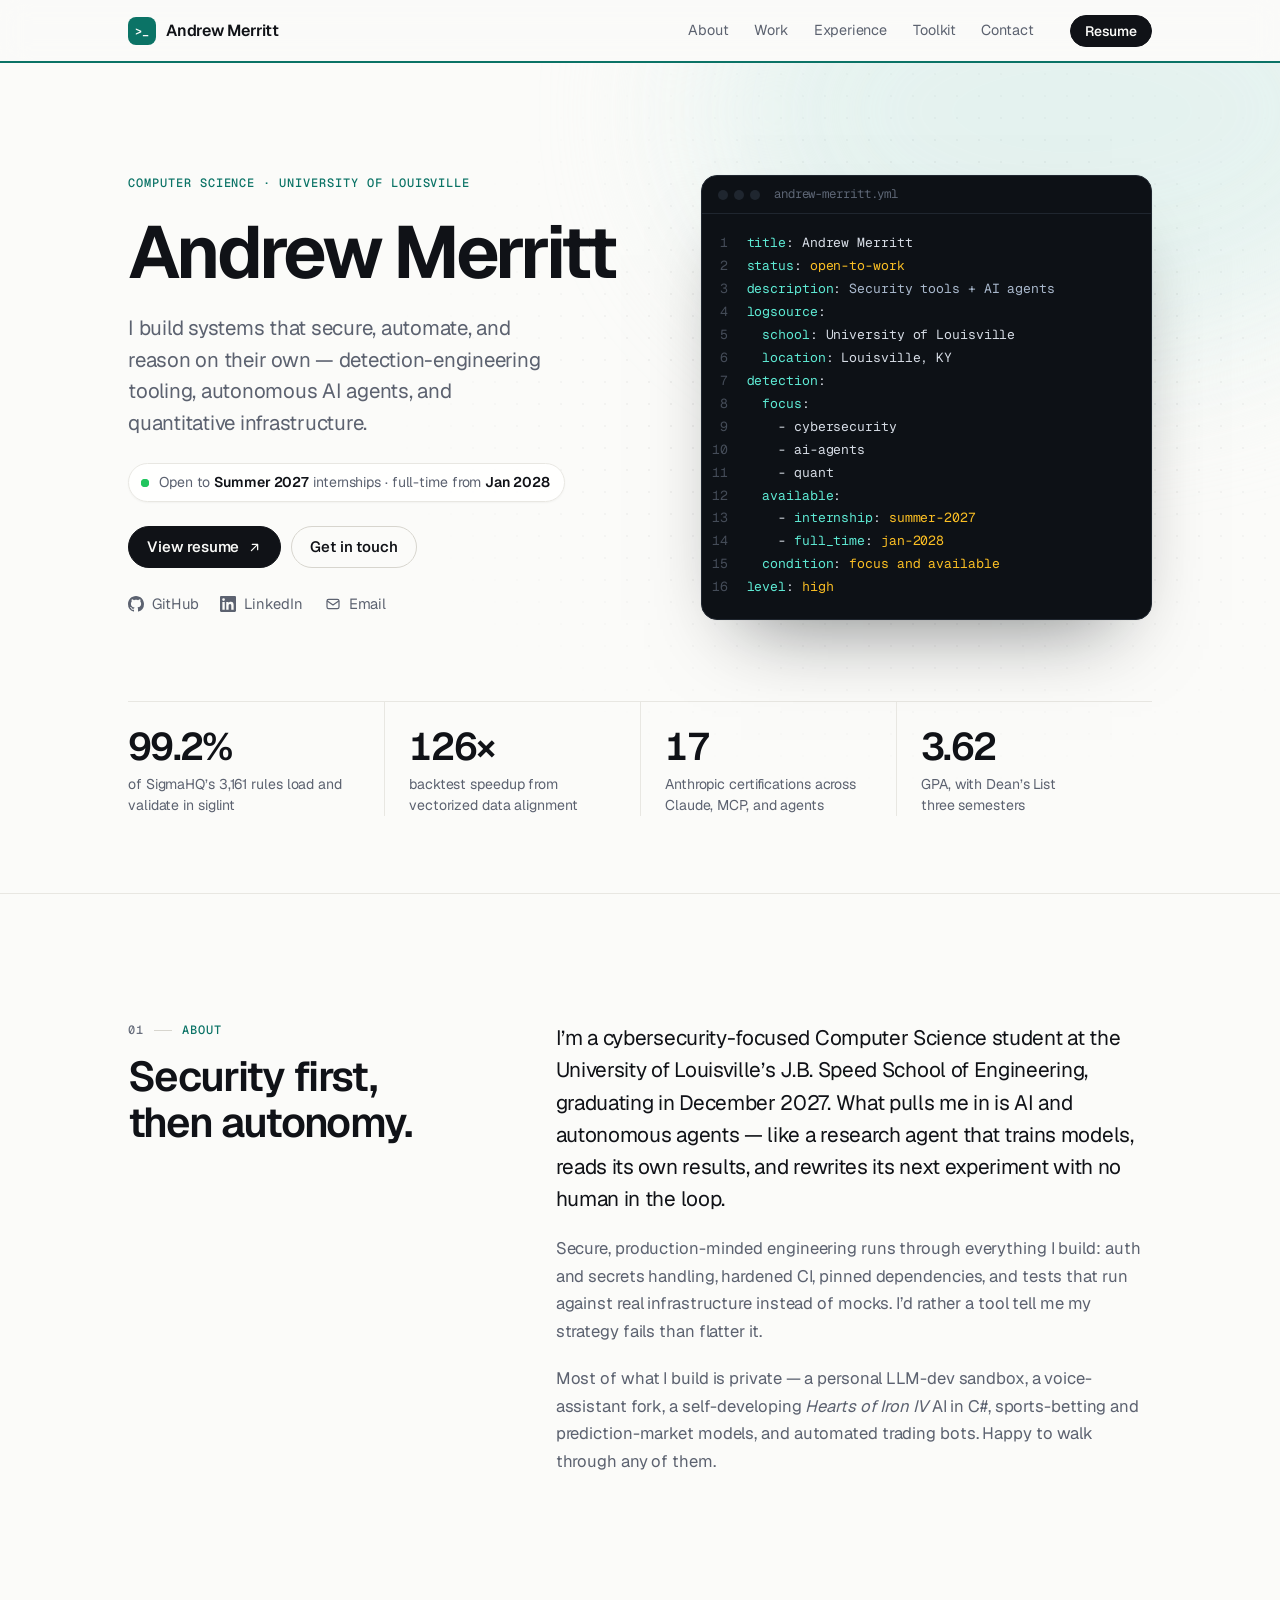
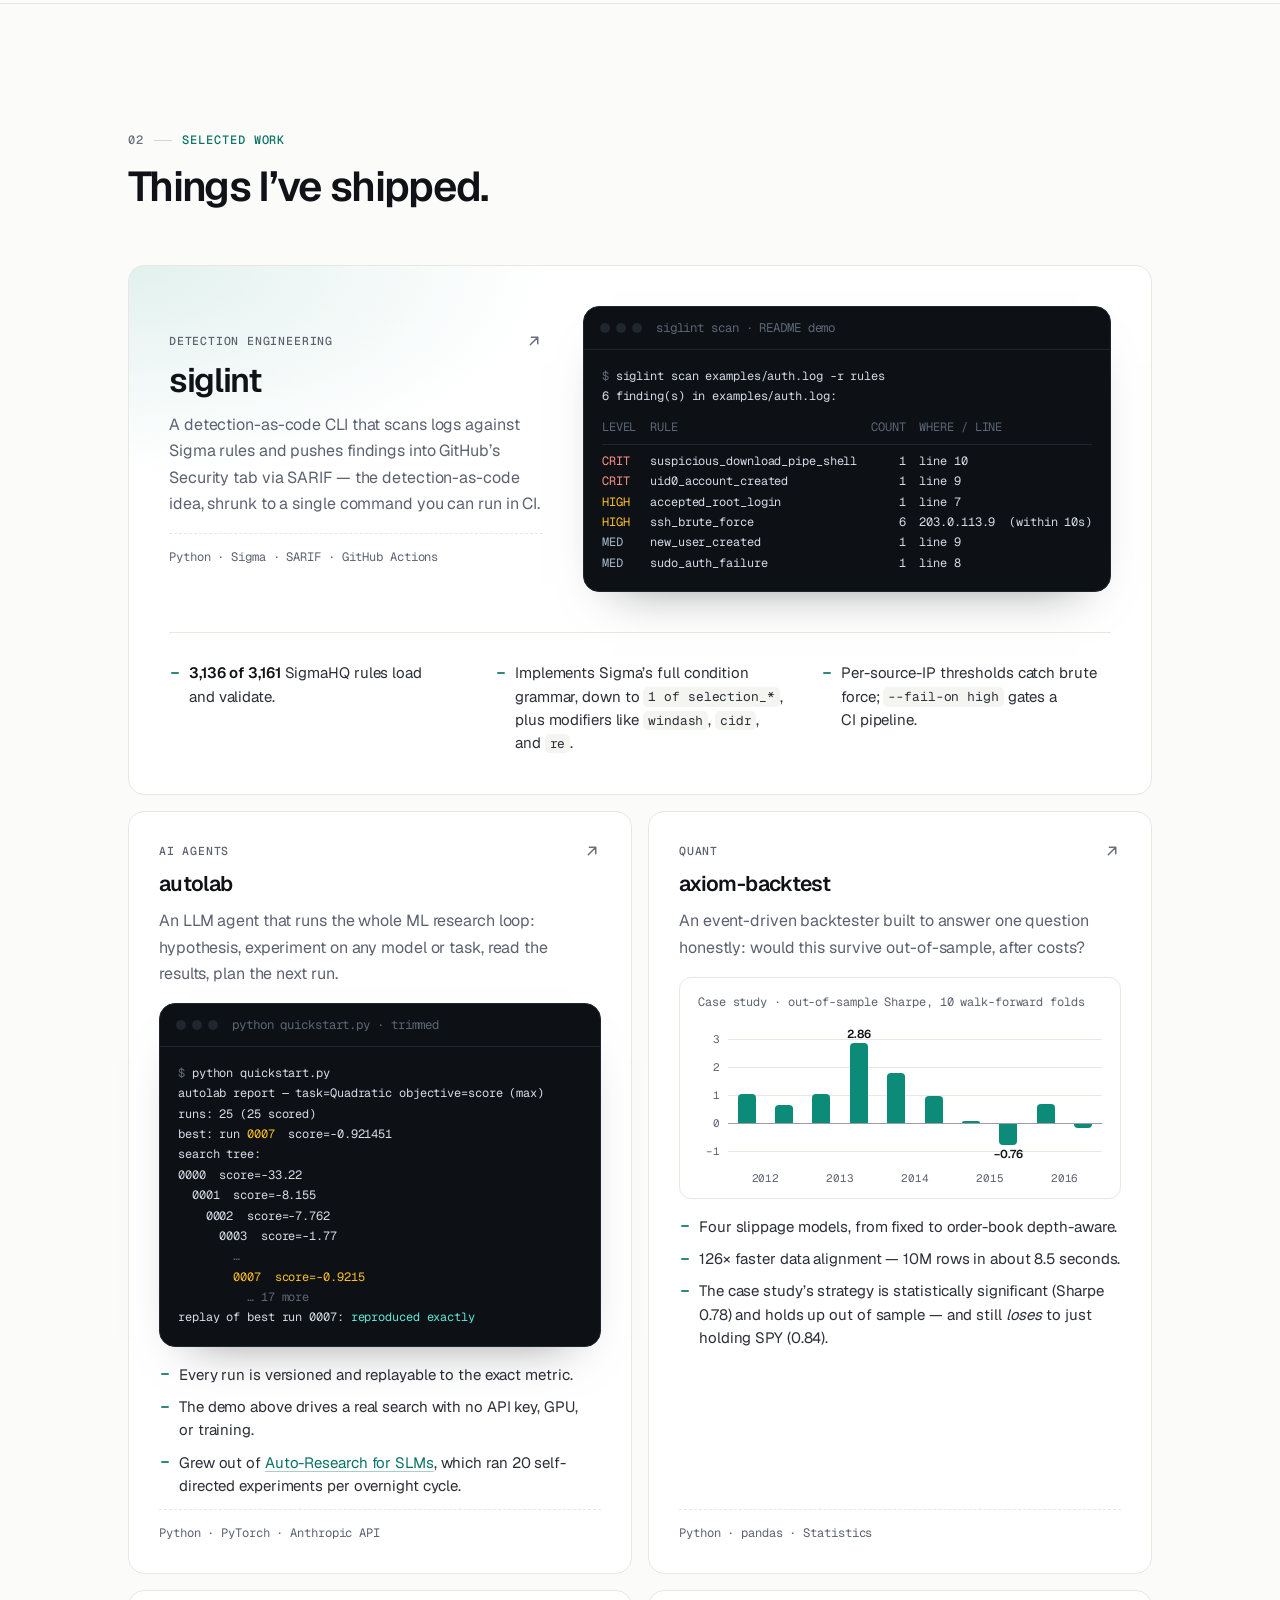
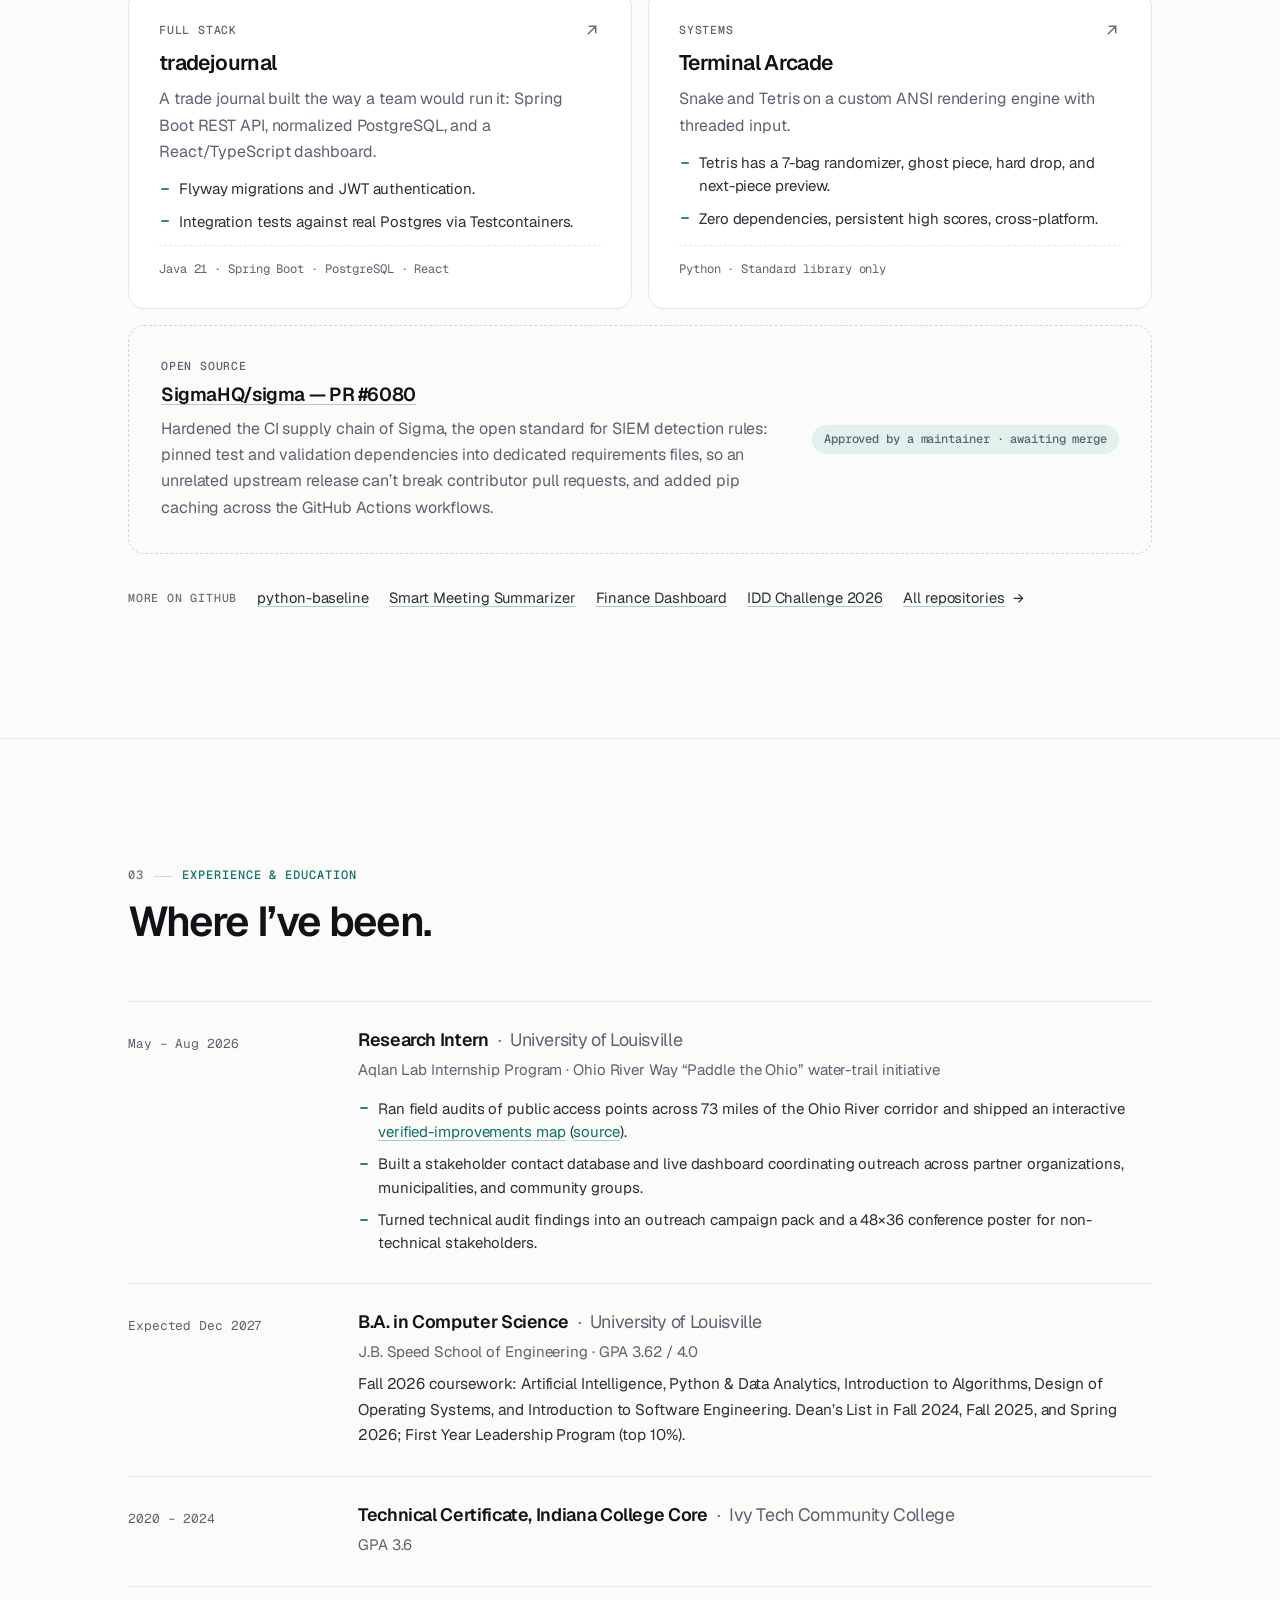
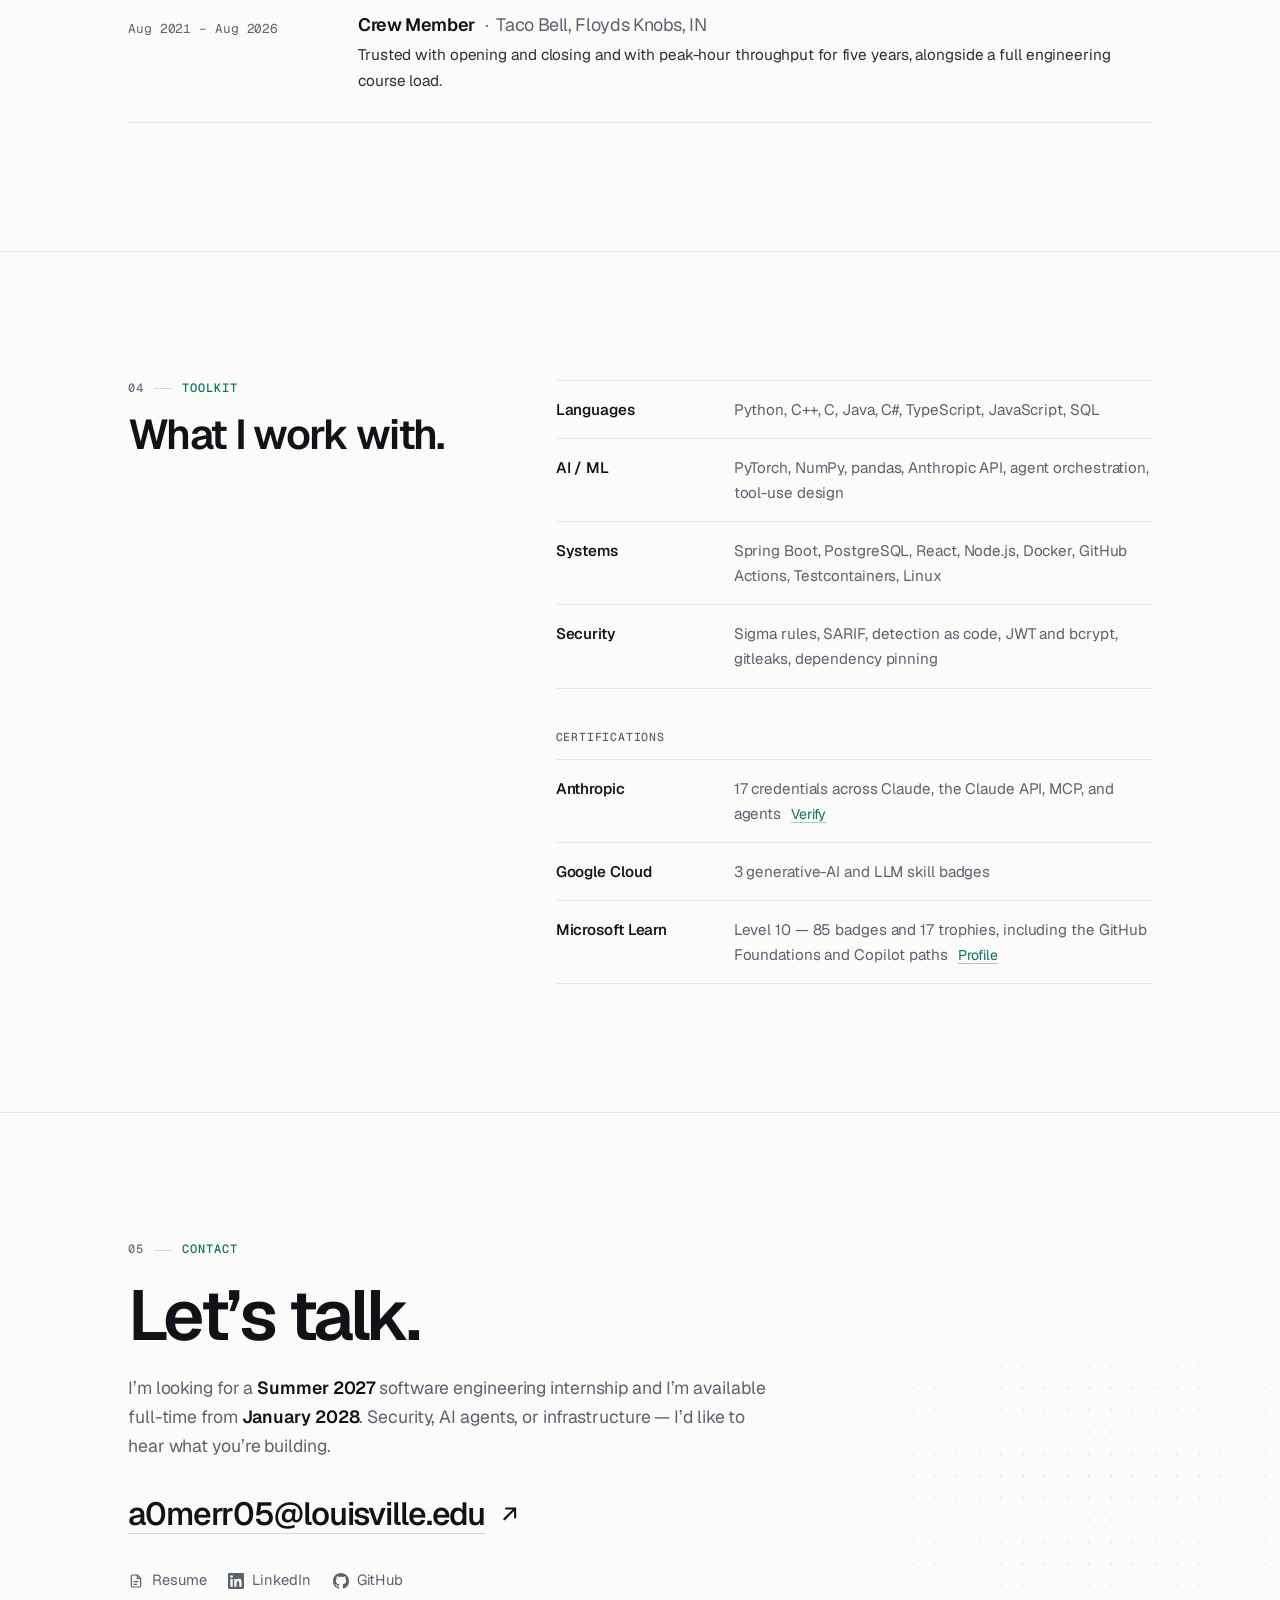
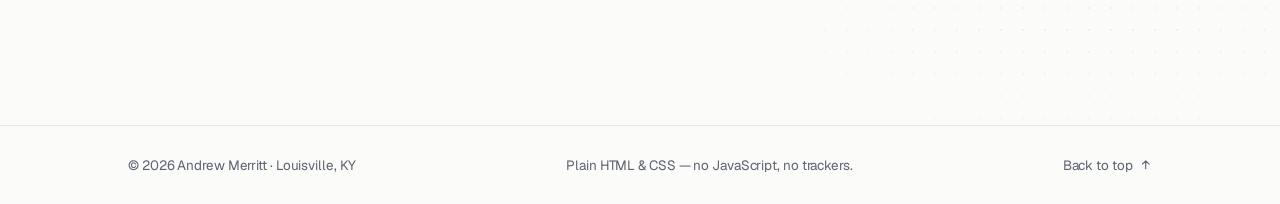
==== commit 6e7582b5: "Show autolab and axiom-backtest running, and hint at wide terminals - autolab's card carries the rea" ====
--- a/index.html
+++ b/index.html
@@ -228,9 +228,30 @@
             </div>
             <h3><a class="stretched" href="https://github.com/a0merr/autolab">autolab</a></h3>
             <p>An LLM agent that runs the whole ML research loop: hypothesis, experiment on any model or task, read the results, plan the next run.</p>
+
+            <!-- Real output of autolab's quickstart.py, trimmed where marked.
+                 If the report format changes, re-run it in a clone and
+                 update this. -->
+            <figure class="term">
+              <figcaption><span class="dots" aria-hidden="true"><i></i><i></i><i></i></span>python quickstart.py · trimmed</figcaption>
+<pre><code><span class="l"><span class="p">$</span> python quickstart.py</span
+><span class="l">autolab report — task=Quadratic objective=score (max)</span
+><span class="l">runs: 25 (25 scored)</span
+><span class="l">best: run <span class="v">0007</span>  score=-0.921451</span
+><span class="l">search tree:</span
+><span class="l">0000  score=-33.22</span
+><span class="l">  0001  score=-8.155</span
+><span class="l">    0002  score=-7.762</span
+><span class="l">      0003  score=-1.77</span
+><span class="l p">        …</span
+><span class="l">        <span class="v">0007  score=-0.9215</span></span
+><span class="l p">          … 17 more</span
+><span class="l">replay of best run 0007: <span class="k">reproduced exactly</span></span></code></pre>
+            </figure>
+
             <ul class="points">
               <li>Every run is versioned and replayable to the exact metric.</li>
-              <li>The demo drives a real search with no API key, GPU, or training.</li>
+              <li>The demo above drives a real search with no API key, GPU, or training.</li>
               <li>Grew out of <a class="inner" href="https://github.com/a0merr/auto-research-slm">Auto-Research for SLMs</a>, which ran 20 self-directed experiments per overnight cycle.</li>
             </ul>
             <p class="stack">Python · PyTorch · Anthropic API</p>
@@ -243,10 +264,53 @@
             </div>
             <h3><a class="stretched" href="https://github.com/a0merr/axiom-backtest">axiom-backtest</a></h3>
             <p>An event-driven backtester built to answer one question honestly: would this survive out-of-sample, after costs?</p>
+
+            <!-- The out-of-sample Sharpe of each fold in the case study's
+                 walk-forward run (docs/CASE_STUDY.md in the repo). The bar
+                 heights are set in style.css under "Walk-forward chart" -
+                 the page's policy blocks style attributes - so change them
+                 there and here together. -->
+            <figure class="wf">
+              <figcaption>Case study · out-of-sample Sharpe, 10 walk-forward folds</figcaption>
+              <div class="wf-plot" aria-hidden="true">
+                <p class="wf-y"><span>3</span><span>2</span><span>1</span><span>0</span><span>−1</span></p>
+                <ol class="wf-bars">
+                  <li title="2012 H1 · Sharpe 1.03"><i></i></li>
+                  <li title="2012 H2 · Sharpe 0.64"><i></i></li>
+                  <li title="2013 H1 · Sharpe 1.04"><i></i></li>
+                  <li title="2013 H2 · Sharpe 2.86"><i><b>2.86</b></i></li>
+                  <li title="2014 H1 · Sharpe 1.78"><i></i></li>
+                  <li title="2014 H2 · Sharpe 0.96"><i></i></li>
+                  <li title="2015 H1 · Sharpe 0.06"><i></i></li>
+                  <li class="neg" title="2015 H2 · Sharpe −0.76"><i><b>−0.76</b></i></li>
+                  <li title="2016 H1 · Sharpe 0.68"><i></i></li>
+                  <li class="neg" title="2016 H2 · Sharpe −0.16"><i></i></li>
+                </ol>
+                <p class="wf-x"><span>2012</span><span>2013</span><span>2014</span><span>2015</span><span>2016</span></p>
+              </div>
+              <!-- The same numbers for screen readers. The wrapper does the
+                   hiding: a table won't shrink to 1px itself. -->
+              <div class="sr-only"><table>
+                <thead><tr><th scope="col">Test window</th><th scope="col">Out-of-sample Sharpe</th></tr></thead>
+                <tbody>
+                  <tr><td>2012 H1</td><td>1.03</td></tr>
+                  <tr><td>2012 H2</td><td>0.64</td></tr>
+                  <tr><td>2013 H1</td><td>1.04</td></tr>
+                  <tr><td>2013 H2</td><td>2.86</td></tr>
+                  <tr><td>2014 H1</td><td>1.78</td></tr>
+                  <tr><td>2014 H2</td><td>0.96</td></tr>
+                  <tr><td>2015 H1</td><td>0.06</td></tr>
+                  <tr><td>2015 H2</td><td>−0.76</td></tr>
+                  <tr><td>2016 H1</td><td>0.68</td></tr>
+                  <tr><td>2016 H2</td><td>−0.16</td></tr>
+                </tbody>
+              </table></div>
+            </figure>
+
             <ul class="points">
               <li>Four slippage models, from fixed to order-book depth-aware.</li>
               <li>126× faster data alignment — 10M rows in about 8.5 seconds.</li>
-              <li>Walk-forward validation built in; the case study reports that its strategy <em>underperforms</em> buy-and-hold SPY.</li>
+              <li>The case study’s strategy is statistically significant (Sharpe 0.78) and holds up out of sample — and still <em>loses</em> to just holding SPY (0.84).</li>
             </ul>
             <p class="stack">Python · pandas · Statistics</p>
           </article>
--- a/style.css
+++ b/style.css
@@ -41,6 +41,10 @@
   --accent-soft: #e2f1ee;
   --grid: rgb(16 18 23 / 0.07);
   --shadow: 0 1px 2px rgb(16 18 23 / 0.04), 0 12px 32px -16px rgb(16 18 23 / 0.16);
+  /* Chart bars. The accent itself is too gray for a data mark in light mode
+   * and too light in dark; these are the nearest teals that pass the
+   * colour checks against the card surface. */
+  --chart: #0c8b79;
 
   /* The rule card is a terminal in both themes. */
   --code-bg: #0d1116;
@@ -74,6 +78,7 @@
     --accent-soft: rgb(95 212 196 / 0.1);
     --grid: rgb(255 255 255 / 0.06);
     --shadow: 0 1px 2px rgb(0 0 0 / 0.3), 0 16px 40px -20px rgb(0 0 0 / 0.7);
+    --chart: #22a897;
     --code-bg: #07090c;
   }
 }
@@ -625,6 +630,50 @@
 
 .term .p { color: var(--code-dim); }
 .term .c { color: var(--code-crit); }
+.term .k { color: var(--code-key); }
+
+/* A terminal wider than its window scrolls sideways (on a phone, mostly).
+ * The edge it can still scroll toward fades out, which reads as "more this
+ * way". The fade follows the pre's own scroll position; a pre that fits has
+ * no scroll range, so its animation never runs and nothing fades. */
+@property --fade-l {
+  syntax: "<length>";
+  inherits: false;
+  initial-value: 0px;
+}
+
+@property --fade-r {
+  syntax: "<length>";
+  inherits: false;
+  initial-value: 0px;
+}
+
+@supports (animation-timeline: scroll()) {
+  .rule pre,
+  .term pre {
+    -webkit-mask-image: linear-gradient(to right, transparent, #000 var(--fade-l), #000 calc(100% - var(--fade-r)), transparent);
+    mask-image: linear-gradient(to right, transparent, #000 var(--fade-l), #000 calc(100% - var(--fade-r)), transparent);
+    animation: edge-fade linear both;
+    animation-timeline: scroll(self inline);
+  }
+
+  /* Not motion: nothing moves that the visitor isn't scrolling themselves.
+   * So it stays on when reduced motion turns every other animation off. */
+  @media (prefers-reduced-motion: reduce) {
+    .rule pre,
+    .term pre {
+      animation: edge-fade linear both !important;
+      animation-timeline: scroll(self inline) !important;
+    }
+  }
+}
+
+@keyframes edge-fade {
+  0% { --fade-l: 0px; --fade-r: 56px; }
+  8% { --fade-l: 56px; }
+  92% { --fade-r: 56px; }
+  100% { --fade-l: 56px; --fade-r: 0px; }
+}
 
 /* The table header. siglint prints a row of dashes under it; a border says
  * the same thing without setting the table's width. */
@@ -900,6 +949,158 @@
   display: grid;
   grid-template-columns: repeat(2, minmax(0, 1fr));
   gap: 16px;
+}
+
+.cards .term {
+  margin-block: 4px;
+}
+
+/* ---- Walk-forward chart (axiom-backtest card) ----- */
+
+/* Columns of out-of-sample Sharpe, one per fold, on a scale from -1.5 to 3.
+ * Built from HTML, not SVG, so the labels stay a readable size however
+ * narrow the card gets; only the bars stretch. */
+.wf {
+  --u: 28px; /* height of one unit of Sharpe */
+  position: relative;
+  z-index: 1; /* above the card's link overlay, so the bars' tooltips work */
+  display: grid;
+  gap: 12px;
+  margin: 4px 0;
+  padding: 16px 18px 14px;
+  border: 1px solid var(--line);
+  border-radius: 12px;
+}
+
+.wf figcaption {
+  color: var(--muted);
+  font: 0.75rem/1.4 var(--mono);
+}
+
+.wf-plot {
+  display: grid;
+  grid-template-columns: 22px minmax(0, 1fr);
+  column-gap: 8px;
+  padding-top: 16px; /* headroom for the label over the tallest bar */
+}
+
+.wf-y {
+  position: relative;
+  height: calc(4.5 * var(--u));
+  color: var(--muted);
+  font: 0.68rem/1 var(--mono);
+  font-variant-numeric: tabular-nums;
+}
+
+.wf-y span {
+  position: absolute;
+  right: 0;
+  translate: 0 -50%;
+}
+
+/* Ticks at 3, 2, 1, 0 and -1, one unit apart from the top. */
+.wf-y span:nth-child(2) { top: var(--u); }
+.wf-y span:nth-child(3) { top: calc(2 * var(--u)); }
+.wf-y span:nth-child(4) { top: calc(3 * var(--u)); }
+.wf-y span:nth-child(5) { top: calc(4 * var(--u)); }
+
+.wf-bars {
+  position: relative;
+  display: grid;
+  grid-template-columns: repeat(10, minmax(0, 1fr));
+  height: calc(4.5 * var(--u));
+  margin: 0;
+  padding: 0;
+  list-style: none;
+  /* A hairline at every whole unit, 3 down to -1. */
+  background: repeating-linear-gradient(to bottom, var(--line) 0 1px, transparent 1px var(--u)) top / 100% calc(4 * var(--u) + 1px) no-repeat;
+}
+
+/* The zero line, a step stronger than the grid. */
+.wf-bars::before {
+  content: "";
+  position: absolute;
+  inset: calc(3 * var(--u)) 0 auto;
+  height: 1px;
+  background: color-mix(in srgb, var(--muted) 55%, transparent);
+}
+
+.wf-bars li {
+  position: relative;
+}
+
+/* Each bar grows from the zero line - 1.5 units up from the bottom - by
+ * --v units, with its free end rounded. */
+.wf-bars i {
+  position: absolute;
+  left: 50%;
+  bottom: calc(1.5 * var(--u));
+  width: min(18px, 64%);
+  height: calc(var(--v) * var(--u));
+  translate: -50% 0;
+  border-radius: 4px 4px 0 0;
+  background: var(--chart);
+}
+
+.wf-bars .neg i {
+  top: calc(3 * var(--u) + 1px);
+  bottom: auto;
+  border-radius: 0 0 4px 4px;
+}
+
+.wf-bars li:hover i {
+  background: color-mix(in srgb, var(--chart) 80%, var(--ink));
+}
+
+/* The data, from docs/CASE_STUDY.md. Negative folds give their size; the
+ * .neg class hangs them below the line. */
+.wf-bars li:nth-child(1) { --v: 1.03; }
+.wf-bars li:nth-child(2) { --v: 0.64; }
+.wf-bars li:nth-child(3) { --v: 1.04; }
+.wf-bars li:nth-child(4) { --v: 2.86; }
+.wf-bars li:nth-child(5) { --v: 1.78; }
+.wf-bars li:nth-child(6) { --v: 0.96; }
+.wf-bars li:nth-child(7) { --v: 0.06; }
+.wf-bars li:nth-child(8) { --v: 0.76; }
+.wf-bars li:nth-child(9) { --v: 0.68; }
+.wf-bars li:nth-child(10) { --v: 0.16; }
+
+/* Direct labels, on the two extremes only. Text tokens, not the bar colour. */
+.wf-bars b {
+  position: absolute;
+  bottom: calc(100% + 3px);
+  left: 50%;
+  translate: -50% 0;
+  color: var(--ink);
+  font: 600 0.72rem/1 var(--sans);
+  white-space: nowrap;
+}
+
+.wf-bars .neg b {
+  top: calc(100% + 3px);
+  bottom: auto;
+}
+
+.wf-x {
+  grid-column: 2;
+  display: grid;
+  grid-template-columns: repeat(5, minmax(0, 1fr));
+  padding-top: 8px;
+  color: var(--muted);
+  font: 0.68rem/1 var(--mono);
+  text-align: center;
+}
+
+.sr-only {
+  position: absolute;
+  width: 1px;
+  height: 1px;
+  margin: -1px;
+  padding: 0;
+  overflow: hidden;
+  clip-path: inset(50%);
+  white-space: nowrap;
+  border: 0;
 }
 
 @media (max-width: 780px) {
@@ -1345,6 +1546,7 @@
     --line-strong: #c9c6bd;
     --accent: #0b7366;
     --accent-soft: #e2f1ee;
+    --chart: #0c8b79;
     --shadow: none;
   }
 
@@ -1356,9 +1558,12 @@
     transition: none !important;
   }
 
-  /* Browsers drop backgrounds on paper; these two carry meaning. */
+  /* Browsers drop backgrounds on paper; these carry meaning. */
   .points li::before,
-  .badge {
+  .badge,
+  .wf-bars,
+  .wf-bars::before,
+  .wf-bars i {
     -webkit-print-color-adjust: exact;
     print-color-adjust: exact;
   }
@@ -1414,6 +1619,7 @@
 
   .card,
   .oss,
+  .wf,
   .timeline > li,
   .rows > div,
   .stats > div {
